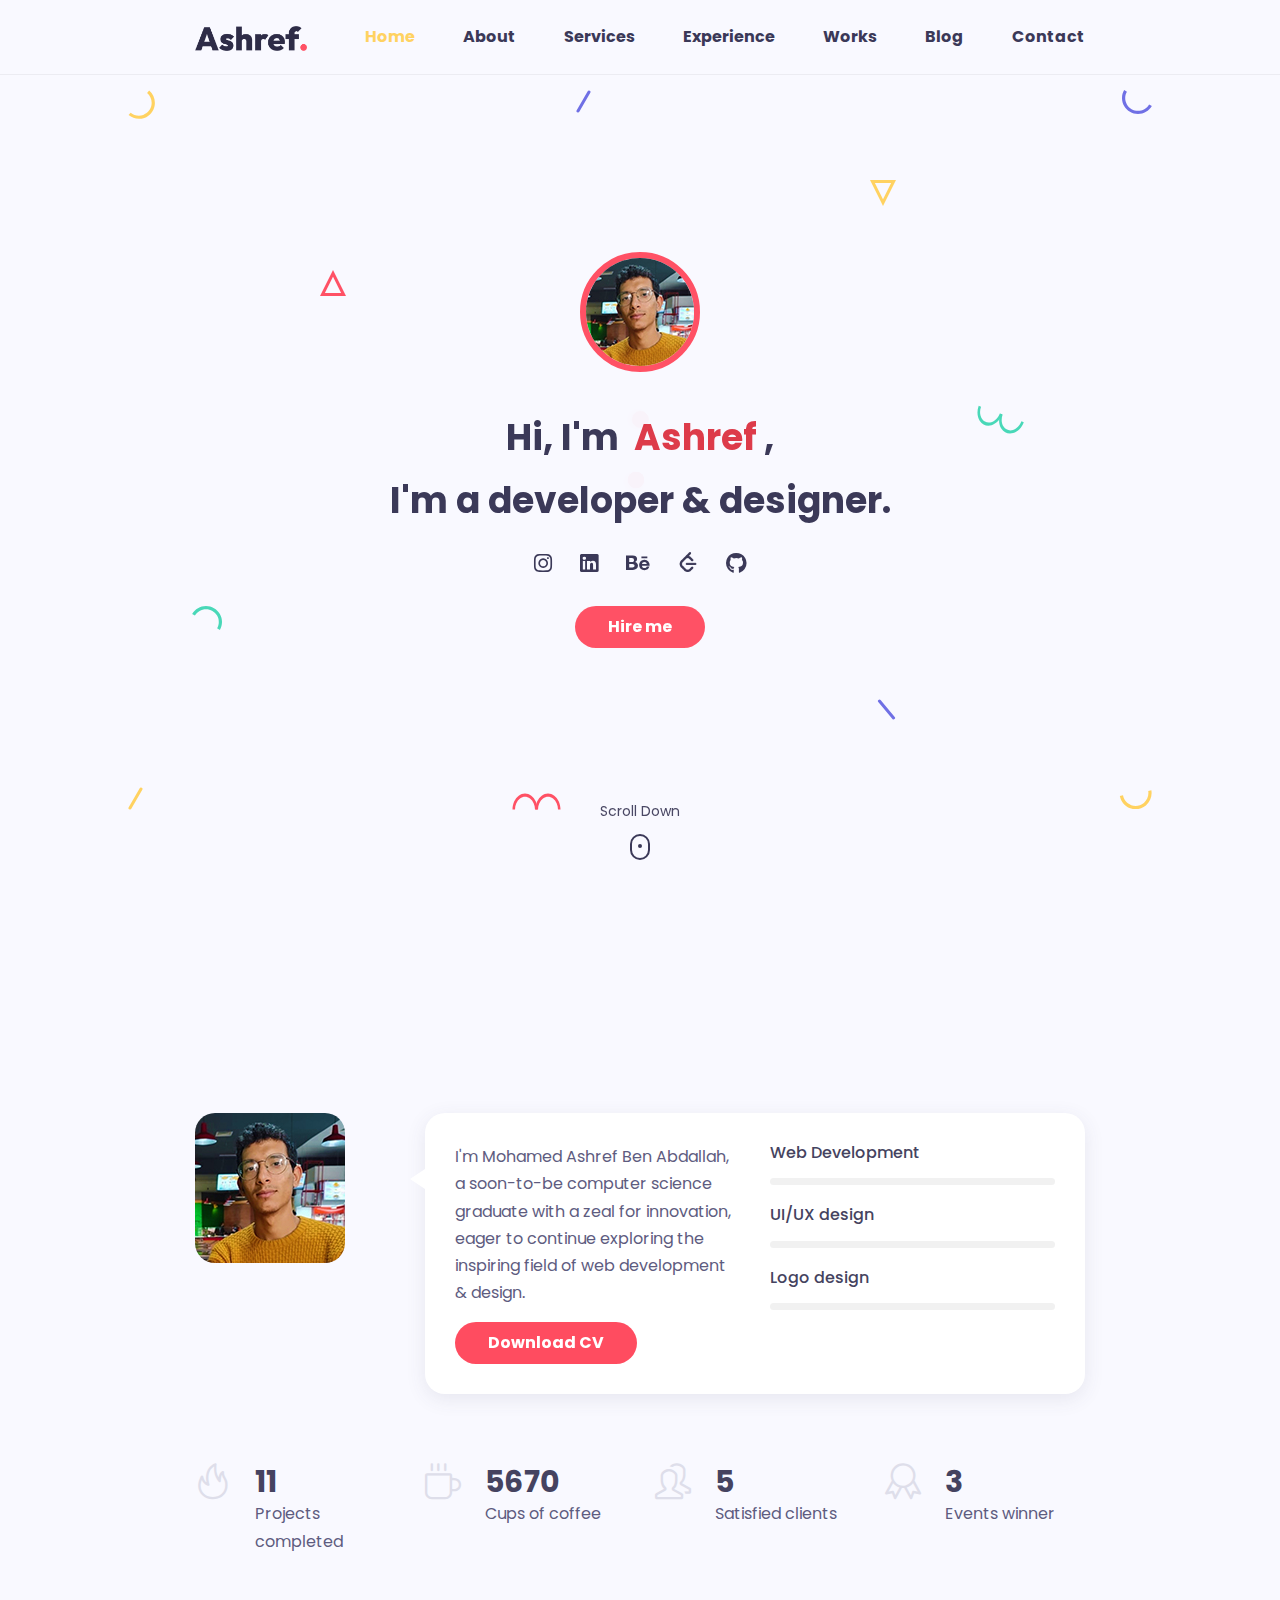
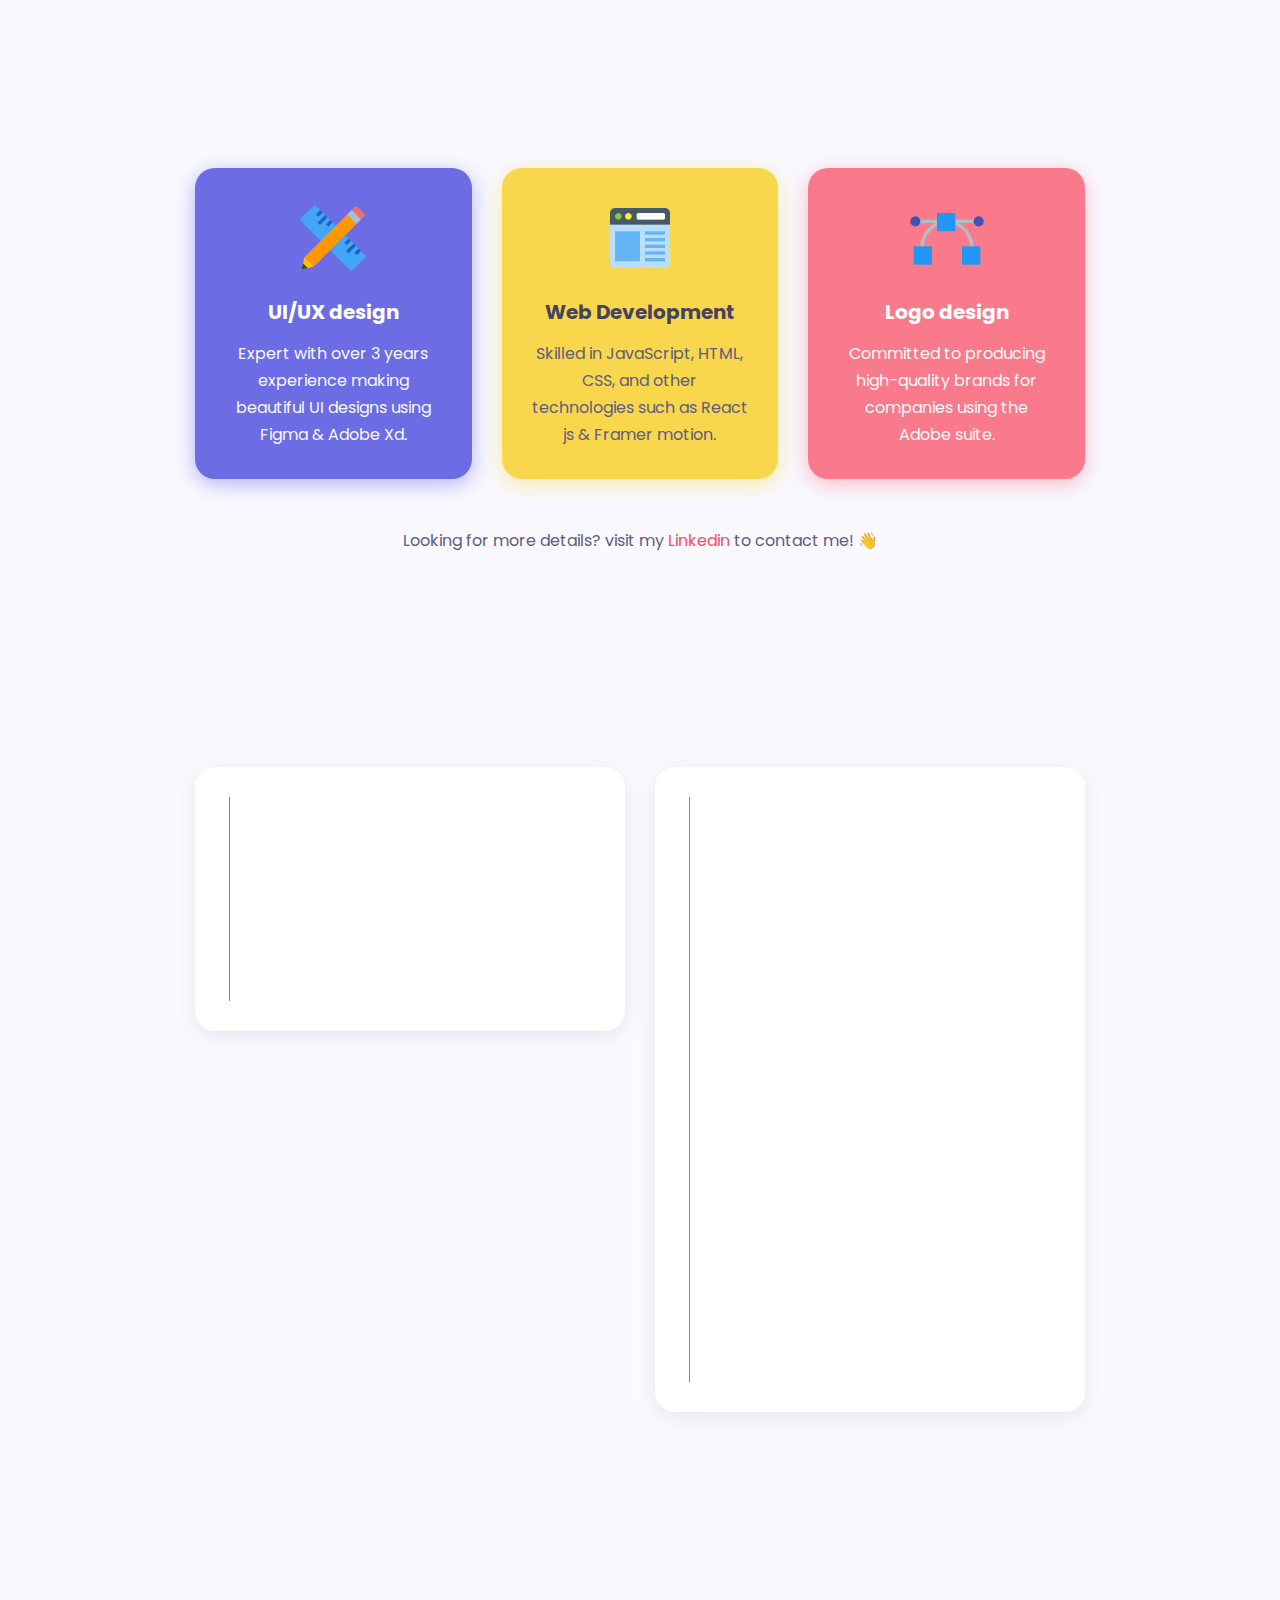
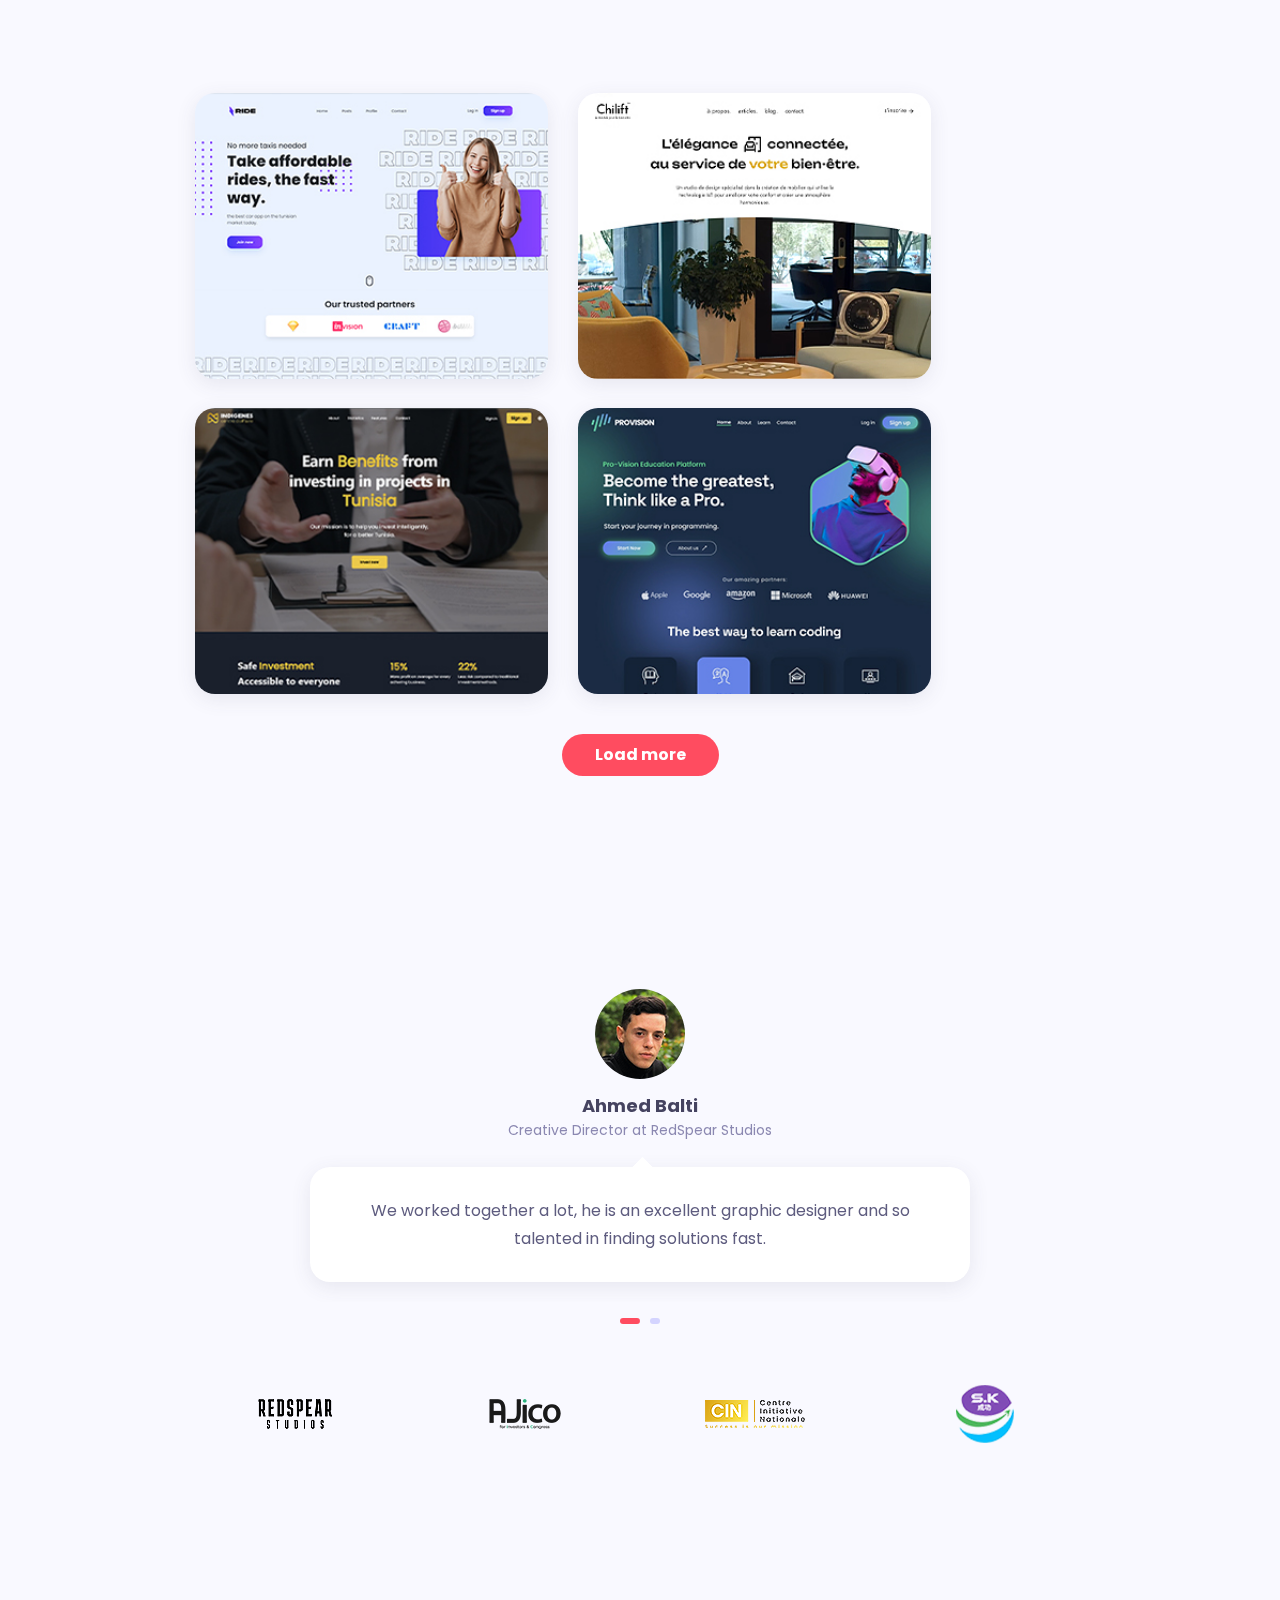
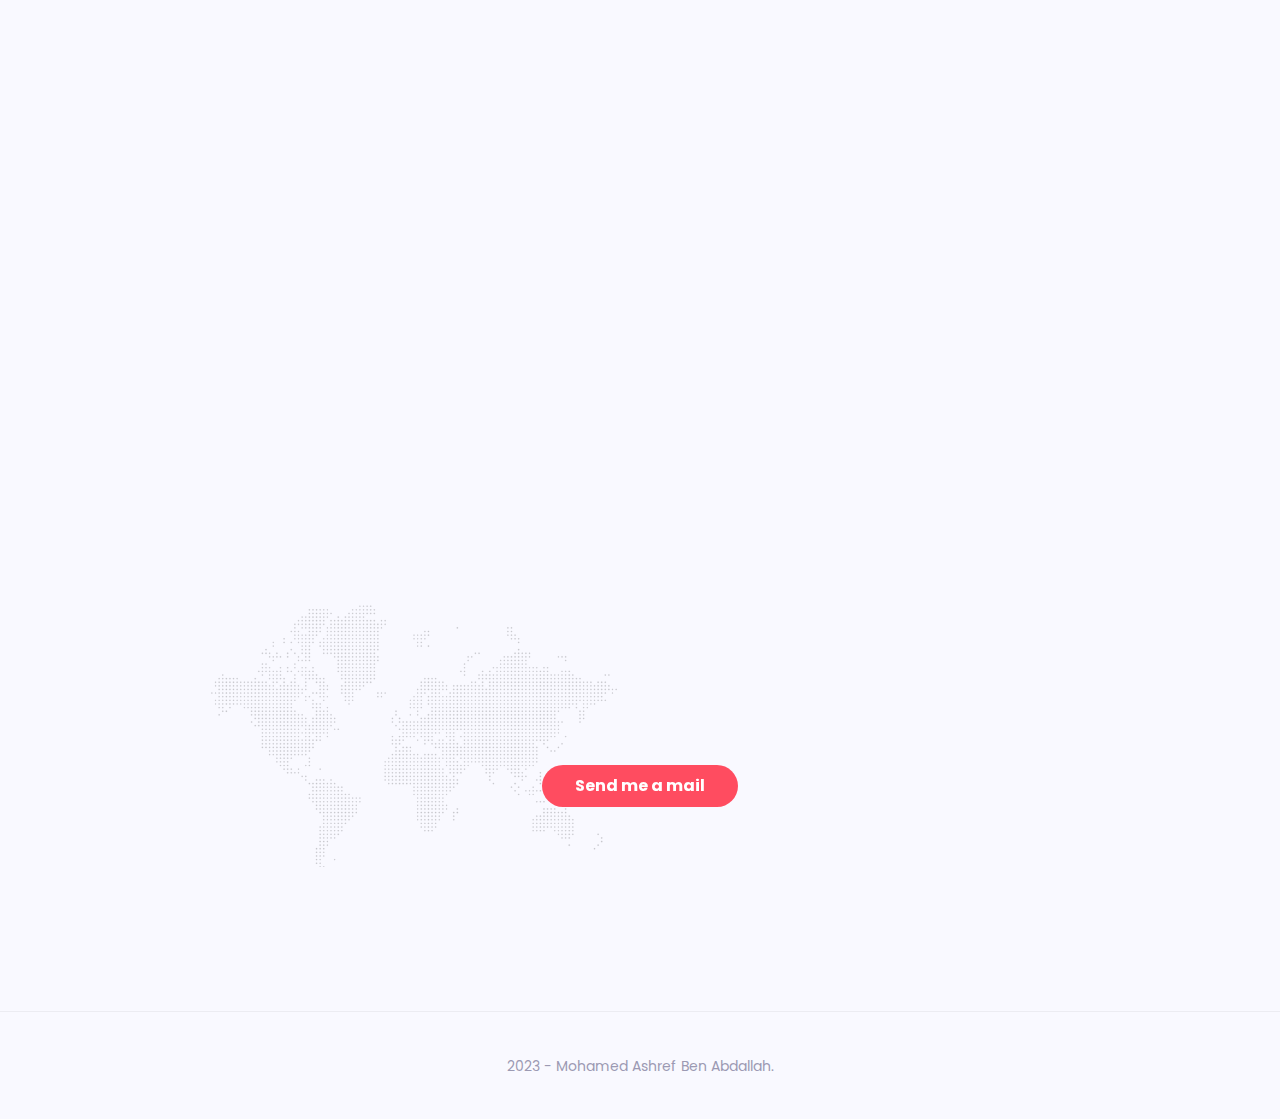
==== index.html @ 53af07bb "Fixed Chilift link" ====
<!DOCTYPE html>
<html lang="en-US">
  <head>
    <meta http-equiv="Content-Type" content="text/html; charset=UTF-8" />
    <meta
      name="viewport"
      content="width=device-width, initial-scale=1, maximum-scale=1"
    />
    <link rel="shortcut icon" type="image/x-icon" href="./images/favicon.png" />

    <!-- Primary Meta Tags -->
    <title>Ashref - Creative developer & Graphic designer</title>
    <meta
      name="title"
      content="Ashref - Creative developer & Graphic designer"
    />
    <meta
      name="description"
      content="My name is Mohamed Ashref Ben Abdallah and I love creating visually stunning and user-friendly web experiences, with exceptional design."
    />

    <!-- Open Graph / Facebook -->
    <meta property="og:type" content="website" />
    <meta property="og:url" content="https://ashref.tn/" />
    <meta
      property="og:title"
      content="Ashref - Creative developer & Graphic designer"
    />
    <meta
      property="og:description"
      content="My name is Mohamed Ashref Ben Abdallah and I love creating visually stunning and user-friendly web experiences, with exceptional design."
    />
    <meta property="og:image" content="https://i.ibb.co/7VgpHqx/ogFull.jpg" />
    <meta
      property="og:image:url"
      content="https://i.ibb.co/7VgpHqx/ogFull.jpg"
    />
    <meta property="og:image:width" content="1200" />
    <meta property="og:image:height" content="630" />
    <!-- Twitter -->
    <meta name="twitter:card" content="summary_large_image" />
    <meta name="twitter:url" content="https://ashref.tn/" />
    <meta
      name="twitter:title"
      content="Ashref - Creative developer & Graphic designer"
    />
    <meta
      name="twitter:description"
      content="My name is Mohamed Ashref Ben Abdallah and I love creating visually stunning and user-friendly web experiences, with exceptional design."
    />
    <meta
      name="twitter:image:src"
      content="https://i.ibb.co/7VgpHqx/ogFull.jpg"
    />

    <!-- STYLESHEETS -->
    <link
      rel="stylesheet"
      href="css/bootstrap.min.css"
      type="text/css"
      media="all"
    />
    <link rel="stylesheet" href="css/all.min.css" type="text/css" media="all" />
    <link
      rel="stylesheet"
      href="css/simple-line-icons.css"
      type="text/css"
      media="all"
    />
    <link rel="stylesheet" href="css/slick.css" type="text/css" media="all" />
    <link rel="stylesheet" href="css/animate.css" type="text/css" media="all" />
    <link
      rel="stylesheet"
      href="css/magnific-popup.css"
      type="text/css"
      media="all"
    />
    <link rel="stylesheet" href="css/style.css" type="text/css" media="all" />

    <!--[if lt IE 9]>
      <script src="https://oss.maxcdn.com/html5shiv/3.7.2/html5shiv.min.js"></script>
      <script src="https://oss.maxcdn.com/respond/1.4.2/respond.min.js"></script>
    <![endif]-->
  </head>

  <body>
    <!-- Preloader -->
    <div id="preloader" class="light">
      <div class="outer">
        <!-- Google Chrome -->
        <div class="infinityChrome">
          <div></div>
          <div></div>
          <div></div>
        </div>

        <!-- Safari and others -->
        <div class="infinity">
          <div>
            <span></span>
          </div>
          <div>
            <span></span>
          </div>
          <div>
            <span></span>
          </div>
        </div>
        <!-- Stuff -->
        <svg xmlns="http://www.w3.org/2000/svg" version="1.1" class="goo-outer">
          <defs>
            <filter id="goo">
              <feGaussianBlur
                in="SourceGraphic"
                stdDeviation="6"
                result="blur"
              />
              <feColorMatrix
                in="blur"
                values="1 0 0 0 0  0 1 0 0 0  0 0 1 0 0  0 0 0 18 -7"
                result="goo"
              />
              <feBlend in="SourceGraphic" in2="goo" />
            </filter>
          </defs>
        </svg>
      </div>
    </div>
    <!-- desktop header -->
    <header class="desktop-header-3 light fixed-top">
      <div class="container">
        <nav class="navbar navbar-expand-lg navbar-dark">
          <a class="navbar-brand" href="#home"
            ><img src="images/logo-dark.png" alt="Ashref."
          /></a>
          <button
            aria-controls="navbarNavDropdown"
            aria-expanded="false"
            aria-label="Toggle navigation"
            class="navbar-toggler"
            data-target="#navbarNavDropdown"
            data-toggle="collapse"
            type="button"
          >
            <span class="navbar-toggler-icon"></span>
          </button>
          <div class="collapse navbar-collapse" id="navbarNavDropdown">
            <ul class="navbar-nav ml-auto scrollspy">
              <li class="nav-item">
                <a class="nav-link" href="#home">Home</a>
              </li>
              <li class="nav-item">
                <a href="#about" class="nav-link">About</a>
              </li>
              <li class="nav-item">
                <a href="#services" class="nav-link">Services</a>
              </li>
              <li class="nav-item">
                <a href="#experience" class="nav-link">Experience</a>
              </li>
              <li class="nav-item">
                <a href="#works" class="nav-link">Works</a>
              </li>
              <li class="nav-item">
                <a href="#blog" class="nav-link">Blog</a>
              </li>
              <li class="nav-item">
                <a href="#contact" class="nav-link">Contact</a>
              </li>
            </ul>
          </div>
        </nav>
      </div>
    </header>

    <!-- main layout -->
    <main class="content-3">
      <!-- section home -->
      <section id="home" class="home d-flex light align-items-center">
        <div class="container">
          <!-- intro -->
          <div class="intro">
            <!-- avatar image -->
            <img
              src="./images/ashref_108.jpg"
              alt="Ashref"
              class="mb-4 rounded-circle border"
              style="
                border-width: 6px !important;
                border-color: #ff4c60 !important;
              "
            />

            <!-- info -->
            <h1 class="">
              Hi, I'm <mark class="text-danger bg-transparent">Ashref</mark>,
            </h1>

            <h1 class="mb-2 mt-0">I'm a developer & designer.</h1>

            <!-- social icons -->
            <ul class="social-icons light list-inline mb-0 mt-4">
              <li class="list-inline-item">
                <a
                  href="https://www.instagram.com/mohamedashrefbna/"
                  target="_blank"
                  ><i class="fab fa-instagram"></i
                ></a>
              </li>
              <li class="list-inline-item">
                <a
                  href="https://www.linkedin.com/in/mohamedashrefbna/"
                  target="_blank"
                  ><i class="fab fa-linkedin"></i
                ></a>
              </li>
              <li class="list-inline-item">
                <a
                  href="https://www.behance.net/mohamedAshrefBna"
                  target="_blank"
                  ><i class="fab fa-behance"></i
                ></a>
              </li>
              <li class="list-inline-item">
                <a
                  href="https://leetcode.com/mohamedashrefbenabdallah/"
                  target="_blank"
                  ><img
                    style="width: 20px; padding-bottom: 7px;"
                    src="images/leetcode_logo.png"
                /></a>
              </li>
              <li class="list-inline-item">
                <a href="https://github.com/Black-Spear" target="_blank"
                  ><i class="fab fa-github"></i
                ></a>
              </li>
            </ul>

            <!-- buttons -->
            <div class="mt-4">
              <a href="#contact" class="btn btn-default">Hire me</a>
            </div>
          </div>

          <!-- scroll down mouse wheel -->
          <div class="scroll-down light">
            <a href="#about" class="mouse-wrapper">
              <span>Scroll Down</span>
              <span class="mouse">
                <span class="wheel"></span>
              </span>
            </a>
          </div>

          <!-- parallax layers -->
          <div class="parallax" data-relative-input="true">
            <svg
              width="27"
              height="29"
              data-depth="0.3"
              class="layer p1"
              xmlns="http://www.w3.org/2000/svg"
            >
              <path
                d="M21.15625.60099c4.37954 3.67487 6.46544 9.40612 5.47254 15.03526-.9929 5.62915-4.91339 10.30141-10.2846 12.25672-5.37122 1.9553-11.3776.89631-15.75715-2.77856l2.05692-2.45134c3.50315 2.93948 8.3087 3.78663 12.60572 2.22284 4.297-1.5638 7.43381-5.30209 8.22768-9.80537.79387-4.50328-.8749-9.08872-4.37803-12.02821L21.15625.60099z"
                fill="#FFD15C"
                fill-rule="evenodd"
              />
            </svg>

            <svg
              width="26"
              height="26"
              data-depth="0.2"
              class="layer p2"
              xmlns="http://www.w3.org/2000/svg"
            >
              <path
                d="M13 3.3541L2.42705 24.5h21.1459L13 3.3541z"
                stroke="#FF4C60"
                stroke-width="3"
                fill="none"
                fill-rule="evenodd"
              />
            </svg>

            <svg
              width="30"
              height="25"
              data-depth="0.3"
              class="layer p3"
              xmlns="http://www.w3.org/2000/svg"
            >
              <path
                d="M.1436 8.9282C3.00213 3.97706 8.2841.92763 14.00013.92796c5.71605.00032 10.9981 3.04992 13.85641 8 2.8583 4.95007 2.8584 11.0491-.00014 16.00024l-2.77128-1.6c2.28651-3.96036 2.28631-8.84002.00011-12.8002-2.2862-3.96017-6.5124-6.40017-11.08513-6.4-4.57271.00018-8.79872 2.43984-11.08524 6.4002l-2.77128-1.6z"
                fill="#44D7B6"
                fill-rule="evenodd"
              />
            </svg>

            <svg
              width="15"
              height="23"
              data-depth="0.6"
              class="layer p4"
              xmlns="http://www.w3.org/2000/svg"
            >
              <rect
                transform="rotate(30 9.86603 10.13397)"
                x="7"
                width="3"
                height="25"
                rx="1.5"
                fill="#FFD15C"
                fill-rule="evenodd"
              />
            </svg>

            <svg
              width="15"
              height="23"
              data-depth="0.2"
              class="layer p5"
              xmlns="http://www.w3.org/2000/svg"
            >
              <rect
                transform="rotate(30 9.86603 10.13397)"
                x="7"
                width="3"
                height="25"
                rx="1.5"
                fill="#6C6CE5"
                fill-rule="evenodd"
              />
            </svg>

            <svg
              width="49"
              height="17"
              data-depth="0.5"
              class="layer p6"
              xmlns="http://www.w3.org/2000/svg"
            >
              <g fill="#FF4C60" fill-rule="evenodd">
                <path
                  d="M.5 16.5c0-5.71709 2.3825-10.99895 6.25-13.8567 3.8675-2.85774 8.6325-2.85774 12.5 0C23.1175 5.50106 25.5 10.78292 25.5 16.5H23c0-4.57303-1.90625-8.79884-5-11.08535-3.09375-2.28652-6.90625-2.28652-10 0C4.90625 7.70116 3 11.92697 3 16.5H.5z"
                />
                <path
                  d="M23.5 16.5c0-5.71709 2.3825-10.99895 6.25-13.8567 3.8675-2.85774 8.6325-2.85774 12.5 0C46.1175 5.50106 48.5 10.78292 48.5 16.5H46c0-4.57303-1.90625-8.79884-5-11.08535-3.09375-2.28652-6.90625-2.28652-10 0-3.09375 2.28651-5 6.51232-5 11.08535h-2.5z"
                />
              </g>
            </svg>

            <svg
              width="26"
              height="26"
              data-depth="0.4"
              class="layer p7"
              xmlns="http://www.w3.org/2000/svg"
            >
              <path
                d="M13 22.6459L2.42705 1.5h21.1459L13 22.6459z"
                stroke="#FFD15C"
                stroke-width="3"
                fill="none"
                fill-rule="evenodd"
              />
            </svg>

            <svg
              width="19"
              height="21"
              data-depth="0.3"
              class="layer p8"
              xmlns="http://www.w3.org/2000/svg"
            >
              <rect
                transform="rotate(-40 6.25252 10.12626)"
                x="7"
                width="3"
                height="25"
                rx="1.5"
                fill="#6C6CE5"
                fill-rule="evenodd"
              />
            </svg>

            <svg
              width="30"
              height="25"
              data-depth="0.3"
              data-depth-y="-1.30"
              class="layer p9"
              xmlns="http://www.w3.org/2000/svg"
            >
              <path
                d="M29.8564 16.0718c-2.85854 4.95114-8.1405 8.00057-13.85654 8.00024-5.71605-.00032-10.9981-3.04992-13.85641-8-2.8583-4.95007-2.8584-11.0491.00014-16.00024l2.77128 1.6c-2.28651 3.96036-2.28631 8.84002-.00011 12.8002 2.2862 3.96017 6.5124 6.40017 11.08513 6.4 4.57271-.00018 8.79872-2.43984 11.08524-6.4002l2.77128 1.6z"
                fill="#6C6CE5"
                fill-rule="evenodd"
              />
            </svg>

            <svg
              width="47"
              height="29"
              data-depth="0.2"
              class="layer p10"
              xmlns="http://www.w3.org/2000/svg"
            >
              <g fill="#44D7B6" fill-rule="evenodd">
                <path
                  d="M46.78878 17.19094c-1.95535 5.3723-6.00068 9.52077-10.61234 10.8834-4.61167 1.36265-9.0893-.26708-11.74616-4.27524-2.65686-4.00817-3.08917-9.78636-1.13381-15.15866l2.34923.85505c-1.56407 4.29724-1.2181 8.92018.90705 12.12693 2.12514 3.20674 5.70772 4.5107 9.39692 3.4202 3.68921-1.0905 6.92581-4.40949 8.48988-8.70673l2.34923.85505z"
                />
                <path
                  d="M25.17585 9.32448c-1.95535 5.3723-6.00068 9.52077-10.61234 10.8834-4.61167 1.36264-9.0893-.26708-11.74616-4.27525C.16049 11.92447-.27182 6.14628 1.68354.77398l2.34923.85505c-1.56407 4.29724-1.2181 8.92018.90705 12.12692 2.12514 3.20675 5.70772 4.5107 9.39692 3.4202 3.68921-1.0905 6.92581-4.40948 8.48988-8.70672l2.34923.85505z"
                />
              </g>
            </svg>

            <svg
              width="33"
              height="20"
              data-depth="0.5"
              class="layer p11"
              xmlns="http://www.w3.org/2000/svg"
            >
              <path
                d="M32.36774.34317c.99276 5.63023-1.09332 11.3614-5.47227 15.03536-4.37895 3.67396-10.3855 4.73307-15.75693 2.77837C5.76711 16.2022 1.84665 11.53014.8539 5.8999l3.15139-.55567c.7941 4.50356 3.93083 8.24147 8.22772 9.8056 4.29688 1.56413 9.10275.71673 12.60554-2.2227C28.34133 9.98771 30.01045 5.4024 29.21635.89884l3.15139-.55567z"
                fill="#FFD15C"
                fill-rule="evenodd"
              />
            </svg>
          </div>
        </div>
      </section>

      <!-- section about -->
      <section id="about">
        <div class="container">
          <!-- section title -->
          <h2 class="section-title wow fadeInUp">About Me</h2>

          <div class="spacer" data-height="60"></div>

          <div class="row">
            <div class="col-md-3">
              <div class="text-center text-md-left">
                <!-- avatar image -->
                <img
                  class="mb-4 rounded"
                  src="./images/ashref_150.jpg"
                  alt="Ashref"
                />
              </div>
              <div class="spacer d-md-none d-lg-none" data-height="30"></div>
            </div>

            <div class="col-md-9 triangle-left-md triangle-top-sm">
              <div class="rounded bg-white shadow-dark padding-30">
                <div class="row">
                  <div class="col-md-6">
                    <!-- about text -->
                    <p>
                      I'm Mohamed Ashref Ben Abdallah, a soon-to-be computer
                      science graduate with a zeal for innovation, eager to
                      continue exploring the inspiring field of web development
                      & design.
                    </p>
                    <div class="mt-3">
                      <a
                        href="./images/CV_MohamedAshrefBenAbdallah.pdf"
                        class="btn btn-default"
                        download
                        rel="noopener noreferrer"
                        target="_blank"
                        >Download CV</a
                      >
                    </div>
                    <div
                      class="spacer d-md-none d-lg-none"
                      data-height="30"
                    ></div>
                  </div>
                  <div class="col-md-6">
                    <!-- skill item -->
                    <div class="skill-item">
                      <div class="skill-info clearfix">
                        <h4 class="float-left mb-3 mt-0">Web Development</h4>
                      </div>
                      <div class="progress">
                        <div
                          class="progress-bar data-background"
                          role="progressbar"
                          aria-valuemin="0"
                          aria-valuemax="100"
                          aria-valuenow="100"
                          data-color="#FFD15C"
                        ></div>
                      </div>
                      <div class="spacer" data-height="20"></div>
                    </div>

                    <!-- skill item -->
                    <div class="skill-item">
                      <div class="skill-info clearfix">
                        <h4 class="float-left mb-3 mt-0">UI/UX design</h4>
                      </div>
                      <div class="progress">
                        <div
                          class="progress-bar data-background"
                          role="progressbar"
                          aria-valuemin="0"
                          aria-valuemax="100"
                          aria-valuenow="100"
                          data-color="#FF4C60"
                        ></div>
                      </div>
                      <div class="spacer" data-height="20"></div>
                    </div>

                    <!-- skill item -->
                    <div class="skill-item">
                      <div class="skill-info clearfix">
                        <h4 class="float-left mb-3 mt-0">Logo design</h4>
                      </div>
                      <div class="progress">
                        <div
                          class="progress-bar data-background"
                          role="progressbar"
                          aria-valuemin="0"
                          aria-valuemax="100"
                          aria-valuenow="100"
                          data-color="#6C6CE5"
                        ></div>
                      </div>
                    </div>
                  </div>
                </div>
              </div>
            </div>
          </div>
          <!-- row end -->

          <div class="spacer" data-height="70"></div>

          <div class="row">
            <div class="col-md-3 col-sm-6">
              <!-- fact item -->
              <div class="fact-item">
                <span class="icon icon-fire"></span>
                <div class="details">
                  <h3 class="mb-0 mt-0 number"><em class="count">11</em></h3>
                  <p class="mb-0">Projects completed</p>
                </div>
              </div>
              <div class="spacer d-md-none d-lg-none" data-height="30"></div>
            </div>

            <div class="col-md-3 col-sm-6">
              <!-- fact item -->
              <div class="fact-item">
                <span class="icon icon-cup"></span>
                <div class="details">
                  <h3 class="mb-0 mt-0 number"><em class="count">5670</em></h3>
                  <p class="mb-0">Cups of coffee</p>
                </div>
              </div>
              <div class="spacer d-md-none d-lg-none" data-height="30"></div>
            </div>

            <div class="col-md-3 col-sm-6">
              <!-- fact item -->
              <div class="fact-item">
                <span class="icon icon-people"></span>
                <div class="details">
                  <h3 class="mb-0 mt-0 number"><em class="count"> 5 </em></h3>
                  <p class="mb-0">Satisfied clients</p>
                </div>
              </div>
              <div class="spacer d-md-none d-lg-none" data-height="30"></div>
            </div>

            <div class="col-md-3 col-sm-6">
              <!-- fact item -->
              <div class="fact-item">
                <span class="icon icon-badge"></span>
                <div class="details">
                  <h3 class="mb-0 mt-0 number"><em class="count">3</em></h3>
                  <p class="mb-0">Events winner</p>
                </div>
              </div>
            </div>
          </div>
        </div>
      </section>

      <!-- section services -->
      <section id="services">
        <div class="container">
          <!-- section title -->
          <h2 class="section-title wow fadeInUp">What I do</h2>

          <div class="spacer" data-height="60"></div>

          <div class="row">
            <div class="col-md-4">
              <!-- service box -->
              <div
                class="service-box rounded data-background padding-30 text-center text-light shadow-blue"
                data-color="#6C6CE5"
              >
                <img src="./images/icon_UI.png" alt="UI/UX design" />
                <h3 class="mb-3 mt-0">UI/UX design</h3>
                <p class="mb-0">
                  Expert with over 3 years experience making beautiful UI
                  designs using Figma & Adobe Xd.
                </p>
              </div>
              <div class="spacer d-md-none d-lg-none" data-height="30"></div>
            </div>

            <div class="col-md-4">
              <!-- service box -->
              <div
                class="service-box rounded data-background padding-30 text-center shadow-yellow"
                data-color="#F9D74C"
              >
                <img src="./images/icon_web.png" alt="Web Development" />
                <h3 class="mb-3 mt-0">Web Development</h3>
                <p class="mb-0">
                  Skilled in JavaScript, HTML, CSS, and other technologies such
                  as React js & Framer motion.
                </p>
              </div>
              <div class="spacer d-md-none d-lg-none" data-height="30"></div>
            </div>

            <div class="col-md-4">
              <!-- service box -->
              <div
                class="service-box rounded data-background padding-30 text-center text-light shadow-pink"
                data-color="#F97B8B"
              >
                <img src="./images/icon_logo.png" alt="Logo & Brand design" />
                <h3 class="mb-3 mt-0">Logo design</h3>
                <p class="mb-0">
                  Committed to producing high-quality brands for companies using
                  the Adobe suite.
                </p>
              </div>
            </div>
          </div>

          <div class="mt-5 text-center">
            <p class="mb-0">
              Looking for more details? visit my
              <a
                href="https://www.linkedin.com/in/mohamedashrefbna/"
                target="_blank"
                >Linkedin</a
              >
              to contact me! 👋
            </p>
          </div>
        </div>
      </section>

      <!-- section experience -->
      <section id="experience">
        <div class="container">
          <!-- section title -->
          <h2 class="section-title wow fadeInUp">Experience</h2>

          <div class="spacer" data-height="60"></div>

          <div class="row">
            <div class="col-md-6">
              <!-- timeline wrapper -->
              <div
                class="timeline edu bg-white rounded shadow-dark padding-30 overflow-hidden"
              >
                <!-- timeline item -->
                <div class="timeline-container wow fadeInUp">
                  <div class="content">
                    <span class="time">2021 - 2024</span>
                    <h3 class="title">Computer Science Bachelor's Degree</h3>
                    <p>
                      Bachelor's degree in Computer Science at The Higher
                      Institute of Information Technologies and Communication at
                      Borj Cedria
                    </p>
                  </div>
                </div>

                <!-- main line -->
                <span class="line"></span>
              </div>
            </div>

            <div class="col-md-6">
              <!-- responsive spacer -->
              <div class="spacer d-md-none d-lg-none" data-height="30"></div>

              <!-- timeline wrapper -->
              <div
                class="timeline exp bg-white rounded shadow-dark padding-30 overflow-hidden"
              >
                <!-- timeline item -->
                <div class="timeline-container wow fadeInUp">
                  <div class="content">
                    <span class="time">2022 - Present</span>
                    <h3 class="title">Game Programmer</h3>
                    <p>
                      Worked as a game programmer tasked with developing game
                      experiences using the Unity engine at RedSpear Studios.
                    </p>
                  </div>
                </div>

                <!-- timeline item -->
                <div
                  class="timeline-container wow fadeInUp"
                  data-wow-delay="0.2s"
                >
                  <div class="content">
                    <span class="time">2022 - 2023</span>
                    <h3 class="title">Front-End Developer</h3>
                    <p>
                      Worked as a junior frontend developer to make an online
                      Tunisian investment platform with my team of fellow
                      engineers at CIN investment.
                    </p>
                  </div>
                </div>

                <!-- timeline item -->
                <div
                  class="timeline-container wow fadeInUp"
                  data-wow-delay="0.4s"
                >
                  <div class="content">
                    <span class="time">2022 - 2022</span>
                    <h3 class="title">Web Development internship</h3>
                    <p>
                      Had the chance to work as an intern in Japan based company
                      Smart Kokusai developing frontends with React.
                    </p>
                  </div>
                </div>

                <!-- main line -->
                <span class="line"></span>
              </div>
            </div>
          </div>
        </div>
      </section>

      <!-- section works -->
      <section id="works">
        <div class="container">
          <!-- section title -->
          <h2 class="section-title wow fadeInUp">Recent works</h2>

          <div class="spacer" data-height="60"></div>

          <!-- portfolio filter (desktop) -->
          <ul class="portfolio-filter list-inline wow fadeInUp">
            <li class="current list-inline-item" data-filter="*">Everything</li>
            <li class="list-inline-item" data-filter=".development">
              Development
            </li>
            <li class="list-inline-item" data-filter=".design">Design</li>
            <li class="list-inline-item" data-filter=".branding">
              Logo & Branding
            </li>
          </ul>

          <!-- portfolio filter (mobile) -->
          <div class="pf-filter-wrapper">
            <select class="portfolio-filter-mobile">
              <option value="*">Everything</option>
              <option value=".development">Development</option>
              <option value=".design">Design</option>
              <option value=".branding">Logo & Branding</option>
            </select>
          </div>

          <!-- !portolio wrapper -->
          <div class="row portfolio-wrapper">
            <!-- portfolio item RIDE-->
            <div
              class="col-md-5 col-sm-6 grid-item development design branding"
            >
              <a href="https://ride-project.vercel.app/" target="_blank">
                <div class="portfolio-item rounded shadow-dark">
                  <div class="details">
                    <span class="term">Development, Design</span>
                    <h4 class="title">
                      Landing page from scratch using Angular, GSAP, BS5,
                      Three.js, Spline & UI/UX design using Adobe Xd.
                    </h4>
                    <span class="more-button"><i class="icon-link"></i></span>
                  </div>
                  <div class="thumb">
                    <img
                      class="rekt"
                      src="./images/projects/project7.jpg"
                      alt="RIDE : ridesharing website"
                    />
                    <div class="mask"></div>
                  </div>
                </div>
              </a>
            </div>
            <!-- portfolio item CHILIFT-->
            <div
              class="col-md-5 col-sm-6 grid-item development design branding"
            >
              <a href="https://chilift-project.vercel.app/" target="_blank">
                <div class="portfolio-item rounded shadow-dark">
                  <div class="details">
                    <span class="term">Development, Design</span>
                    <h4 class="title">
                      Creative landing page using React JS, Framer Motion,
                      Tailwind CSS & Spline 3D, along with Figma design.
                    </h4>
                    <span class="more-button"><i class="icon-link"></i></span>
                  </div>
                  <div class="thumb">
                    <img
                      class="rekt"
                      src="./images/projects/project9.jpg"
                      alt="Chilift creative site"
                    />
                    <div class="mask"></div>
                  </div>
                </div>
              </a>
            </div>
            <!-- portfolio item INDIGENES-->
            <div
              class="col-md-5 col-sm-6 grid-item development design branding"
            >
              <a href="https://indigenes-project.vercel.app/" target="_blank">
                <div class="portfolio-item rounded shadow-dark">
                  <div class="details">
                    <span class="term">Development, Design</span>
                    <h4 class="title">
                      Investment platform from scratch using React, Chakra UI,
                      Framer Motion & UI/UX design using Figma.
                    </h4>
                    <span class="more-button"><i class="icon-link"></i></span>
                  </div>
                  <div class="thumb">
                    <img
                      class="rekt"
                      src="./images/projects/project1.jpg"
                      alt="INDIGENES investment platform"
                    />
                    <div class="mask"></div>
                  </div>
                </div>
              </a>
            </div>

            <!-- portfolio item PROVISION-->
            <div class="col-md-5 col-sm-6 grid-item design branding">
              <a
                href="https://www.behance.net/gallery/163961487/PROVISION-eLearning-website-landing-design  "
                target="_blank"
              >
                <div class="portfolio-item rounded shadow-dark">
                  <div class="details">
                    <span class="term">Design, Branding</span>
                    <h4 class="title">
                      Online eLearning platform for developers Logo & UI design
                      with Figma.
                    </h4>
                    <span class="more-button"><i class="icon-link"></i></span>
                  </div>
                  <div class="thumb">
                    <img
                      class="rekt"
                      src="./images/projects/project6.jpg"
                      alt="Provision online learning site"
                    />
                    <div class="mask"></div>
                  </div>
                </div>
              </a>
            </div>

            <!-- !closing of the wrapper -->
          </div>

          <!-- !more button -->
          <div class="load-more text-center mt-4">
            <a href="javascript:" class="btn btn-default"
              ><i class="fas fa-spinner"></i> Load more</a
            >

            <!-- numbered pagination (hidden for infinite scroll) -->

            <ul class="portfolio-pagination list-inline d-none">
              <li class="list-inline-item">1</li>
              <li class="list-inline-item"><a href="works-2.html">2</a></li>
            </ul>
          </div>
        </div>
      </section>

      <!-- section testimonials -->
      <section id="testimonials">
        <div class="container">
          <!-- section title -->
          <h2 class="section-title wow fadeInUp">Clients & Reviews</h2>

          <div class="spacer" data-height="60"></div>

          <!-- testimonials wrapper -->
          <div class="testimonials-wrapper">
            <!-- testimonial item -->
            <div class="testimonial-item text-center mx-auto">
              <div class="thumb mb-3 mx-auto">
                <img src="./images/people/balti.jpg" alt="customer-name" />
              </div>
              <h4 class="mt-3 mb-0">Ahmed Balti</h4>
              <span class="subtitle"
                >Creative Director at RedSpear Studios</span
              >
              <div
                class="bg-white padding-30 shadow-dark rounded triangle-top position-relative mt-4"
              >
                <p class="mb-0">
                  We worked together a lot, he is an excellent graphic designer
                  and so talented in finding solutions fast.
                </p>
              </div>
            </div>

            <!-- testimonial item -->
            <div class="testimonial-item text-center mx-auto">
              <div class="thumb mb-3 mx-auto">
                <img src="./images/people/rayen.jpg" alt="customer-name" />
              </div>
              <h4 class="mt-3 mb-0">Rayen Fassatoui</h4>
              <span class="subtitle">Web Developer at CIN group</span>
              <div
                class="bg-white padding-30 shadow-dark rounded triangle-top position-relative mt-4"
              >
                <p class="mb-0">
                  Ashref is great, he's a team player and we did excellent work
                  together, the best man when it comes to quick thinking,
                </p>
              </div>
            </div>
          </div>

          <div class="row">
            <div class="col-md-3 col-6">
              <!-- client item -->
              <div class="client-item">
                <div class="inner">
                  <img src="./images/Companies/1.png" alt="client-name" />
                </div>
              </div>
            </div>
            <div class="col-md-3 col-6">
              <!-- client item -->
              <div class="client-item">
                <div class="inner">
                  <img src="./images/Companies/2.png" alt="client-name" />
                </div>
              </div>
            </div>
            <div class="col-md-3 col-6">
              <!-- client item -->
              <div class="client-item">
                <div class="inner">
                  <img src="./images/Companies/3.png" alt="client-name" />
                </div>
              </div>
            </div>
            <div class="col-md-3 col-6">
              <!-- client item -->
              <div class="client-item">
                <div class="inner">
                  <img src="./images/Companies/5.png" alt="client-name" />
                </div>
              </div>
            </div>
          </div>
        </div>
      </section>

      <!-- section blog -->
      <section id="blog">
        <div class="container">
          <!-- section title -->
          <h2 class="section-title wow fadeInUp">Latest Posts</h2>

          <div class="spacer" data-height="60"></div>

          <div class="row blog-wrapper">
            <div class="col-md-4">
              <!-- blog item -->
              <div class="blog-item rounded bg-white shadow-dark wow fadeIn">
                <div class="thumb">
                  <a
                    href="https://www.instagram.com/p/Cmcsd57NjpJ/"
                    target="_blank"
                  >
                    <span class="category">Development</span>
                  </a>
                  <a
                    href="https://www.instagram.com/p/Cmcsd57NjpJ/"
                    target="_blank"
                  >
                    <img src="./images/posts/1.jpg" alt="VS code shortcuts" />
                  </a>
                </div>
                <div class="details">
                  <h4 class="my-0 title">
                    <a
                      href="https://www.instagram.com/p/Cmcsd57NjpJ/"
                      target="_blank"
                      >VS Code shortcuts every developer must know 👏</a
                    >
                  </h4>
                  <ul class="list-inline meta mb-0 mt-2">
                    <li class="list-inline-item">22 December, 2022</li>
                    <li class="list-inline-item">Ashref</li>
                  </ul>
                </div>
              </div>
            </div>

            <div class="col-md-4">
              <!-- blog item -->
              <div class="blog-item rounded bg-white shadow-dark wow fadeIn">
                <div class="thumb">
                  <a
                    href="https://www.instagram.com/p/CngrvRqgUlv/"
                    target="_blank"
                  >
                    <span class="category">Productivity</span>
                  </a>
                  <a
                    href="https://www.instagram.com/p/CngrvRqgUlv/"
                    target="_blank"
                  >
                    <img src="./images/posts/2.jpg" alt="Productivity Tips" />
                  </a>
                </div>
                <div class="details">
                  <h4 class="my-0 title">
                    <a
                      href="https://www.instagram.com/p/CngrvRqgUlv/"
                      target="_blank"
                      >A few things about improving productivity 🎯</a
                    >
                  </h4>
                  <ul class="list-inline meta mb-0 mt-2">
                    <li class="list-inline-item">17 January, 2023</li>
                    <li class="list-inline-item">Ashref</li>
                  </ul>
                </div>
              </div>
            </div>

            <div class="col-md-4">
              <!-- blog item -->
              <div class="blog-item rounded bg-white shadow-dark wow fadeIn">
                <div class="thumb">
                  <a
                    href="https://www.instagram.com/p/CotsmTwAPH-/"
                    target="_blank"
                  >
                    <span class="category">Development</span>
                  </a>
                  <a
                    href="https://www.instagram.com/p/CotsmTwAPH-/"
                    target="_blank"
                  >
                    <img src="./images/posts/3.jpg" alt="JSON explained" />
                  </a>
                </div>
                <div class="details">
                  <h4 class="my-0 title">
                    <a
                      href="https://www.instagram.com/p/CotsmTwAPH-/"
                      target="_blank"
                      >Why every developer should learn JSON 🔥</a
                    >
                  </h4>
                  <ul class="list-inline meta mb-0 mt-2">
                    <li class="list-inline-item">16 February, 2023</li>
                    <li class="list-inline-item">Ashref</li>
                  </ul>
                </div>
              </div>
            </div>
          </div>
        </div>
      </section>

      <!-- section contact -->
      <section id="contact">
        <div class="container">
          <!-- section title -->
          <h1 class="section-title wow fadeInUp">Get In Touch</h1>

          <div class="spacer" data-height="60"></div>

          <div class="p-1 p-md-3 text-center text">
            <!-- contact info -->
            <div class="contact-info">
              <h3 class="wow fadeInUp">Let's talk about everything!</h3>
              <h1
                class="wow fadeInUp font-weight-normal"
                style="margin: 2rem 0; font-size: 2em"
                à
              >
                contact@ashref.tn
              </h1>

              <a href="mailto:M.ashrefBna@gmail.com" target="_blank">
                <button class="btn btn-default">Send me a mail</button>
              </a>
              <p class="wow fadeInUp" style="margin: 2rem 0">
                Don't like mail? Send me a
                <a
                  href="https://www.linkedin.com/in/mohamedashrefbna/"
                  target="_blank"
                  >Linkedin</a
                >
                message👋
              </p>
            </div>
          </div>
        </div>
      </section>

      <div class="spacer" data-height="96"></div>

      <footer class="footer light">
        <div class="container">
          <span class="copyright">2023 - Mohamed Ashref Ben Abdallah.</span>
        </div>
      </footer>
    </main>

    <!-- Go to top button -->
    <a href="javascript:" id="return-to-top"><i class="fas fa-arrow-up"></i></a>

    <!-- SCRIPTS -->
    <script src="js/jquery-1.12.3.min.js"></script>
    <script src="js/jquery.easing.min.js"></script>
    <script src="js/jquery.waypoints.min.js"></script>
    <script src="js/jquery.counterup.min.js"></script>
    <script src="js/popper.min.js"></script>
    <script src="js/bootstrap.min.js"></script>
    <script src="js/isotope.pkgd.min.js"></script>
    <script src="js/infinite-scroll.min.js"></script>
    <script src="js/imagesloaded.pkgd.min.js"></script>
    <script src="js/slick.min.js"></script>
    <script src="js/contact.js"></script>
    <script src="js/validator.js"></script>
    <script src="js/wow.min.js"></script>
    <script src="js/morphext.min.js"></script>
    <script src="js/parallax.min.js"></script>
    <script src="js/jquery.magnific-popup.min.js"></script>
    <script src="js/custom.js"></script>
  </body>
</html>
---- css/simple-line-icons.css ----
@font-face {
  font-family: 'simple-line-icons';
  src: url('../fonts/Simple-Line-Icons.eot?v=2.4.0');
  src: url('../fonts/Simple-Line-Icons.eot?v=2.4.0#iefix') format('embedded-opentype'), url('../fonts/Simple-Line-Icons.woff2?v=2.4.0') format('woff2'), url('../fonts/Simple-Line-Icons.ttf?v=2.4.0') format('truetype'), url('../fonts/Simple-Line-Icons.woff?v=2.4.0') format('woff'), url('../fonts/Simple-Line-Icons.svg?v=2.4.0#simple-line-icons') format('svg');
  font-weight: normal;
  font-style: normal;
}
/*
 Use the following CSS code if you want to have a class per icon.
 Instead of a list of all class selectors, you can use the generic [class*="icon-"] selector, but it's slower:
*/
.icon-user,
.icon-people,
.icon-user-female,
.icon-user-follow,
.icon-user-following,
.icon-user-unfollow,
.icon-login,
.icon-logout,
.icon-emotsmile,
.icon-phone,
.icon-call-end,
.icon-call-in,
.icon-call-out,
.icon-map,
.icon-location-pin,
.icon-direction,
.icon-directions,
.icon-compass,
.icon-layers,
.icon-menu,
.icon-list,
.icon-options-vertical,
.icon-options,
.icon-arrow-down,
.icon-arrow-left,
.icon-arrow-right,
.icon-arrow-up,
.icon-arrow-up-circle,
.icon-arrow-left-circle,
.icon-arrow-right-circle,
.icon-arrow-down-circle,
.icon-check,
.icon-clock,
.icon-plus,
.icon-minus,
.icon-close,
.icon-event,
.icon-exclamation,
.icon-organization,
.icon-trophy,
.icon-screen-smartphone,
.icon-screen-desktop,
.icon-plane,
.icon-notebook,
.icon-mustache,
.icon-mouse,
.icon-magnet,
.icon-energy,
.icon-disc,
.icon-cursor,
.icon-cursor-move,
.icon-crop,
.icon-chemistry,
.icon-speedometer,
.icon-shield,
.icon-screen-tablet,
.icon-magic-wand,
.icon-hourglass,
.icon-graduation,
.icon-ghost,
.icon-game-controller,
.icon-fire,
.icon-eyeglass,
.icon-envelope-open,
.icon-envelope-letter,
.icon-bell,
.icon-badge,
.icon-anchor,
.icon-wallet,
.icon-vector,
.icon-speech,
.icon-puzzle,
.icon-printer,
.icon-present,
.icon-playlist,
.icon-pin,
.icon-picture,
.icon-handbag,
.icon-globe-alt,
.icon-globe,
.icon-folder-alt,
.icon-folder,
.icon-film,
.icon-feed,
.icon-drop,
.icon-drawer,
.icon-docs,
.icon-doc,
.icon-diamond,
.icon-cup,
.icon-calculator,
.icon-bubbles,
.icon-briefcase,
.icon-book-open,
.icon-basket-loaded,
.icon-basket,
.icon-bag,
.icon-action-undo,
.icon-action-redo,
.icon-wrench,
.icon-umbrella,
.icon-trash,
.icon-tag,
.icon-support,
.icon-frame,
.icon-size-fullscreen,
.icon-size-actual,
.icon-shuffle,
.icon-share-alt,
.icon-share,
.icon-rocket,
.icon-question,
.icon-pie-chart,
.icon-pencil,
.icon-note,
.icon-loop,
.icon-home,
.icon-grid,
.icon-graph,
.icon-microphone,
.icon-music-tone-alt,
.icon-music-tone,
.icon-earphones-alt,
.icon-earphones,
.icon-equalizer,
.icon-like,
.icon-dislike,
.icon-control-start,
.icon-control-rewind,
.icon-control-play,
.icon-control-pause,
.icon-control-forward,
.icon-control-end,
.icon-volume-1,
.icon-volume-2,
.icon-volume-off,
.icon-calendar,
.icon-bulb,
.icon-chart,
.icon-ban,
.icon-bubble,
.icon-camrecorder,
.icon-camera,
.icon-cloud-download,
.icon-cloud-upload,
.icon-envelope,
.icon-eye,
.icon-flag,
.icon-heart,
.icon-info,
.icon-key,
.icon-link,
.icon-lock,
.icon-lock-open,
.icon-magnifier,
.icon-magnifier-add,
.icon-magnifier-remove,
.icon-paper-clip,
.icon-paper-plane,
.icon-power,
.icon-refresh,
.icon-reload,
.icon-settings,
.icon-star,
.icon-symbol-female,
.icon-symbol-male,
.icon-target,
.icon-credit-card,
.icon-paypal,
.icon-social-tumblr,
.icon-social-twitter,
.icon-social-facebook,
.icon-social-instagram,
.icon-social-linkedin,
.icon-social-pinterest,
.icon-social-github,
.icon-social-google,
.icon-social-reddit,
.icon-social-skype,
.icon-social-dribbble,
.icon-social-behance,
.icon-social-foursqare,
.icon-social-soundcloud,
.icon-social-spotify,
.icon-social-stumbleupon,
.icon-social-youtube,
.icon-social-dropbox,
.icon-social-vkontakte,
.icon-social-steam {
  font-family: 'simple-line-icons';
  speak: none;
  font-style: normal;
  font-weight: normal;
  font-variant: normal;
  text-transform: none;
  line-height: 1;
  /* Better Font Rendering =========== */
  -webkit-font-smoothing: antialiased;
  -moz-osx-font-smoothing: grayscale;
}
.icon-user:before {
  content: "\e005";
}
.icon-people:before {
  content: "\e001";
}
.icon-user-female:before {
  content: "\e000";
}
.icon-user-follow:before {
  content: "\e002";
}
.icon-user-following:before {
  content: "\e003";
}
.icon-user-unfollow:before {
  content: "\e004";
}
.icon-login:before {
  content: "\e066";
}
.icon-logout:before {
  content: "\e065";
}
.icon-emotsmile:before {
  content: "\e021";
}
.icon-phone:before {
  content: "\e600";
}
.icon-call-end:before {
  content: "\e048";
}
.icon-call-in:before {
  content: "\e047";
}
.icon-call-out:before {
  content: "\e046";
}
.icon-map:before {
  content: "\e033";
}
.icon-location-pin:before {
  content: "\e096";
}
.icon-direction:before {
  content: "\e042";
}
.icon-directions:before {
  content: "\e041";
}
.icon-compass:before {
  content: "\e045";
}
.icon-layers:before {
  content: "\e034";
}
.icon-menu:before {
  content: "\e601";
}
.icon-list:before {
  content: "\e067";
}
.icon-options-vertical:before {
  content: "\e602";
}
.icon-options:before {
  content: "\e603";
}
.icon-arrow-down:before {
  content: "\e604";
}
.icon-arrow-left:before {
  content: "\e605";
}
.icon-arrow-right:before {
  content: "\e606";
}
.icon-arrow-up:before {
  content: "\e607";
}
.icon-arrow-up-circle:before {
  content: "\e078";
}
.icon-arrow-left-circle:before {
  content: "\e07a";
}
.icon-arrow-right-circle:before {
  content: "\e079";
}
.icon-arrow-down-circle:before {
  content: "\e07b";
}
.icon-check:before {
  content: "\e080";
}
.icon-clock:before {
  content: "\e081";
}
.icon-plus:before {
  content: "\e095";
}
.icon-minus:before {
  content: "\e615";
}
.icon-close:before {
  content: "\e082";
}
.icon-event:before {
  content: "\e619";
}
.icon-exclamation:before {
  content: "\e617";
}
.icon-organization:before {
  content: "\e616";
}
.icon-trophy:before {
  content: "\e006";
}
.icon-screen-smartphone:before {
  content: "\e010";
}
.icon-screen-desktop:before {
  content: "\e011";
}
.icon-plane:before {
  content: "\e012";
}
.icon-notebook:before {
  content: "\e013";
}
.icon-mustache:before {
  content: "\e014";
}
.icon-mouse:before {
  content: "\e015";
}
.icon-magnet:before {
  content: "\e016";
}
.icon-energy:before {
  content: "\e020";
}
.icon-disc:before {
  content: "\e022";
}
.icon-cursor:before {
  content: "\e06e";
}
.icon-cursor-move:before {
  content: "\e023";
}
.icon-crop:before {
  content: "\e024";
}
.icon-chemistry:before {
  content: "\e026";
}
.icon-speedometer:before {
  content: "\e007";
}
.icon-shield:before {
  content: "\e00e";
}
.icon-screen-tablet:before {
  content: "\e00f";
}
.icon-magic-wand:before {
  content: "\e017";
}
.icon-hourglass:before {
  content: "\e018";
}
.icon-graduation:before {
  content: "\e019";
}
.icon-ghost:before {
  content: "\e01a";
}
.icon-game-controller:before {
  content: "\e01b";
}
.icon-fire:before {
  content: "\e01c";
}
.icon-eyeglass:before {
  content: "\e01d";
}
.icon-envelope-open:before {
  content: "\e01e";
}
.icon-envelope-letter:before {
  content: "\e01f";
}
.icon-bell:before {
  content: "\e027";
}
.icon-badge:before {
  content: "\e028";
}
.icon-anchor:before {
  content: "\e029";
}
.icon-wallet:before {
  content: "\e02a";
}
.icon-vector:before {
  content: "\e02b";
}
.icon-speech:before {
  content: "\e02c";
}
.icon-puzzle:before {
  content: "\e02d";
}
.icon-printer:before {
  content: "\e02e";
}
.icon-present:before {
  content: "\e02f";
}
.icon-playlist:before {
  content: "\e030";
}
.icon-pin:before {
  content: "\e031";
}
.icon-picture:before {
  content: "\e032";
}
.icon-handbag:before {
  content: "\e035";
}
.icon-globe-alt:before {
  content: "\e036";
}
.icon-globe:before {
  content: "\e037";
}
.icon-folder-alt:before {
  content: "\e039";
}
.icon-folder:before {
  content: "\e089";
}
.icon-film:before {
  content: "\e03a";
}
.icon-feed:before {
  content: "\e03b";
}
.icon-drop:before {
  content: "\e03e";
}
.icon-drawer:before {
  content: "\e03f";
}
.icon-docs:before {
  content: "\e040";
}
.icon-doc:before {
  content: "\e085";
}
.icon-diamond:before {
  content: "\e043";
}
.icon-cup:before {
  content: "\e044";
}
.icon-calculator:before {
  content: "\e049";
}
.icon-bubbles:before {
  content: "\e04a";
}
.icon-briefcase:before {
  content: "\e04b";
}
.icon-book-open:before {
  content: "\e04c";
}
.icon-basket-loaded:before {
  content: "\e04d";
}
.icon-basket:before {
  content: "\e04e";
}
.icon-bag:before {
  content: "\e04f";
}
.icon-action-undo:before {
  content: "\e050";
}
.icon-action-redo:before {
  content: "\e051";
}
.icon-wrench:before {
  content: "\e052";
}
.icon-umbrella:before {
  content: "\e053";
}
.icon-trash:before {
  content: "\e054";
}
.icon-tag:before {
  content: "\e055";
}
.icon-support:before {
  content: "\e056";
}
.icon-frame:before {
  content: "\e038";
}
.icon-size-fullscreen:before {
  content: "\e057";
}
.icon-size-actual:before {
  content: "\e058";
}
.icon-shuffle:before {
  content: "\e059";
}
.icon-share-alt:before {
  content: "\e05a";
}
.icon-share:before {
  content: "\e05b";
}
.icon-rocket:before {
  content: "\e05c";
}
.icon-question:before {
  content: "\e05d";
}
.icon-pie-chart:before {
  content: "\e05e";
}
.icon-pencil:before {
  content: "\e05f";
}
.icon-note:before {
  content: "\e060";
}
.icon-loop:before {
  content: "\e064";
}
.icon-home:before {
  content: "\e069";
}
.icon-grid:before {
  content: "\e06a";
}
.icon-graph:before {
  content: "\e06b";
}
.icon-microphone:before {
  content: "\e063";
}
.icon-music-tone-alt:before {
  content: "\e061";
}
.icon-music-tone:before {
  content: "\e062";
}
.icon-earphones-alt:before {
  content: "\e03c";
}
.icon-earphones:before {
  content: "\e03d";
}
.icon-equalizer:before {
  content: "\e06c";
}
.icon-like:before {
  content: "\e068";
}
.icon-dislike:before {
  content: "\e06d";
}
.icon-control-start:before {
  content: "\e06f";
}
.icon-control-rewind:before {
  content: "\e070";
}
.icon-control-play:before {
  content: "\e071";
}
.icon-control-pause:before {
  content: "\e072";
}
.icon-control-forward:before {
  content: "\e073";
}
.icon-control-end:before {
  content: "\e074";
}
.icon-volume-1:before {
  content: "\e09f";
}
.icon-volume-2:before {
  content: "\e0a0";
}
.icon-volume-off:before {
  content: "\e0a1";
}
.icon-calendar:before {
  content: "\e075";
}
.icon-bulb:before {
  content: "\e076";
}
.icon-chart:before {
  content: "\e077";
}
.icon-ban:before {
  content: "\e07c";
}
.icon-bubble:before {
  content: "\e07d";
}
.icon-camrecorder:before {
  content: "\e07e";
}
.icon-camera:before {
  content: "\e07f";
}
.icon-cloud-download:before {
  content: "\e083";
}
.icon-cloud-upload:before {
  content: "\e084";
}
.icon-envelope:before {
  content: "\e086";
}
.icon-eye:before {
  content: "\e087";
}
.icon-flag:before {
  content: "\e088";
}
.icon-heart:before {
  content: "\e08a";
}
.icon-info:before {
  content: "\e08b";
}
.icon-key:before {
  content: "\e08c";
}
.icon-link:before {
  content: "\e08d";
}
.icon-lock:before {
  content: "\e08e";
}
.icon-lock-open:before {
  content: "\e08f";
}
.icon-magnifier:before {
  content: "\e090";
}
.icon-magnifier-add:before {
  content: "\e091";
}
.icon-magnifier-remove:before {
  content: "\e092";
}
.icon-paper-clip:before {
  content: "\e093";
}
.icon-paper-plane:before {
  content: "\e094";
}
.icon-power:before {
  content: "\e097";
}
.icon-refresh:before {
  content: "\e098";
}
.icon-reload:before {
  content: "\e099";
}
.icon-settings:before {
  content: "\e09a";
}
.icon-star:before {
  content: "\e09b";
}
.icon-symbol-female:before {
  content: "\e09c";
}
.icon-symbol-male:before {
  content: "\e09d";
}
.icon-target:before {
  content: "\e09e";
}
.icon-credit-card:before {
  content: "\e025";
}
.icon-paypal:before {
  content: "\e608";
}
.icon-social-tumblr:before {
  content: "\e00a";
}
.icon-social-twitter:before {
  content: "\e009";
}
.icon-social-facebook:before {
  content: "\e00b";
}
.icon-social-instagram:before {
  content: "\e609";
}
.icon-social-linkedin:before {
  content: "\e60a";
}
.icon-social-pinterest:before {
  content: "\e60b";
}
.icon-social-github:before {
  content: "\e60c";
}
.icon-social-google:before {
  content: "\e60d";
}
.icon-social-reddit:before {
  content: "\e60e";
}
.icon-social-skype:before {
  content: "\e60f";
}
.icon-social-dribbble:before {
  content: "\e00d";
}
.icon-social-behance:before {
  content: "\e610";
}
.icon-social-foursqare:before {
  content: "\e611";
}
.icon-social-soundcloud:before {
  content: "\e612";
}
.icon-social-spotify:before {
  content: "\e613";
}
.icon-social-stumbleupon:before {
  content: "\e614";
}
.icon-social-youtube:before {
  content: "\e008";
}
.icon-social-dropbox:before {
  content: "\e00c";
}
.icon-social-vkontakte:before {
  content: "\e618";
}
.icon-social-steam:before {
  content: "\e620";
}
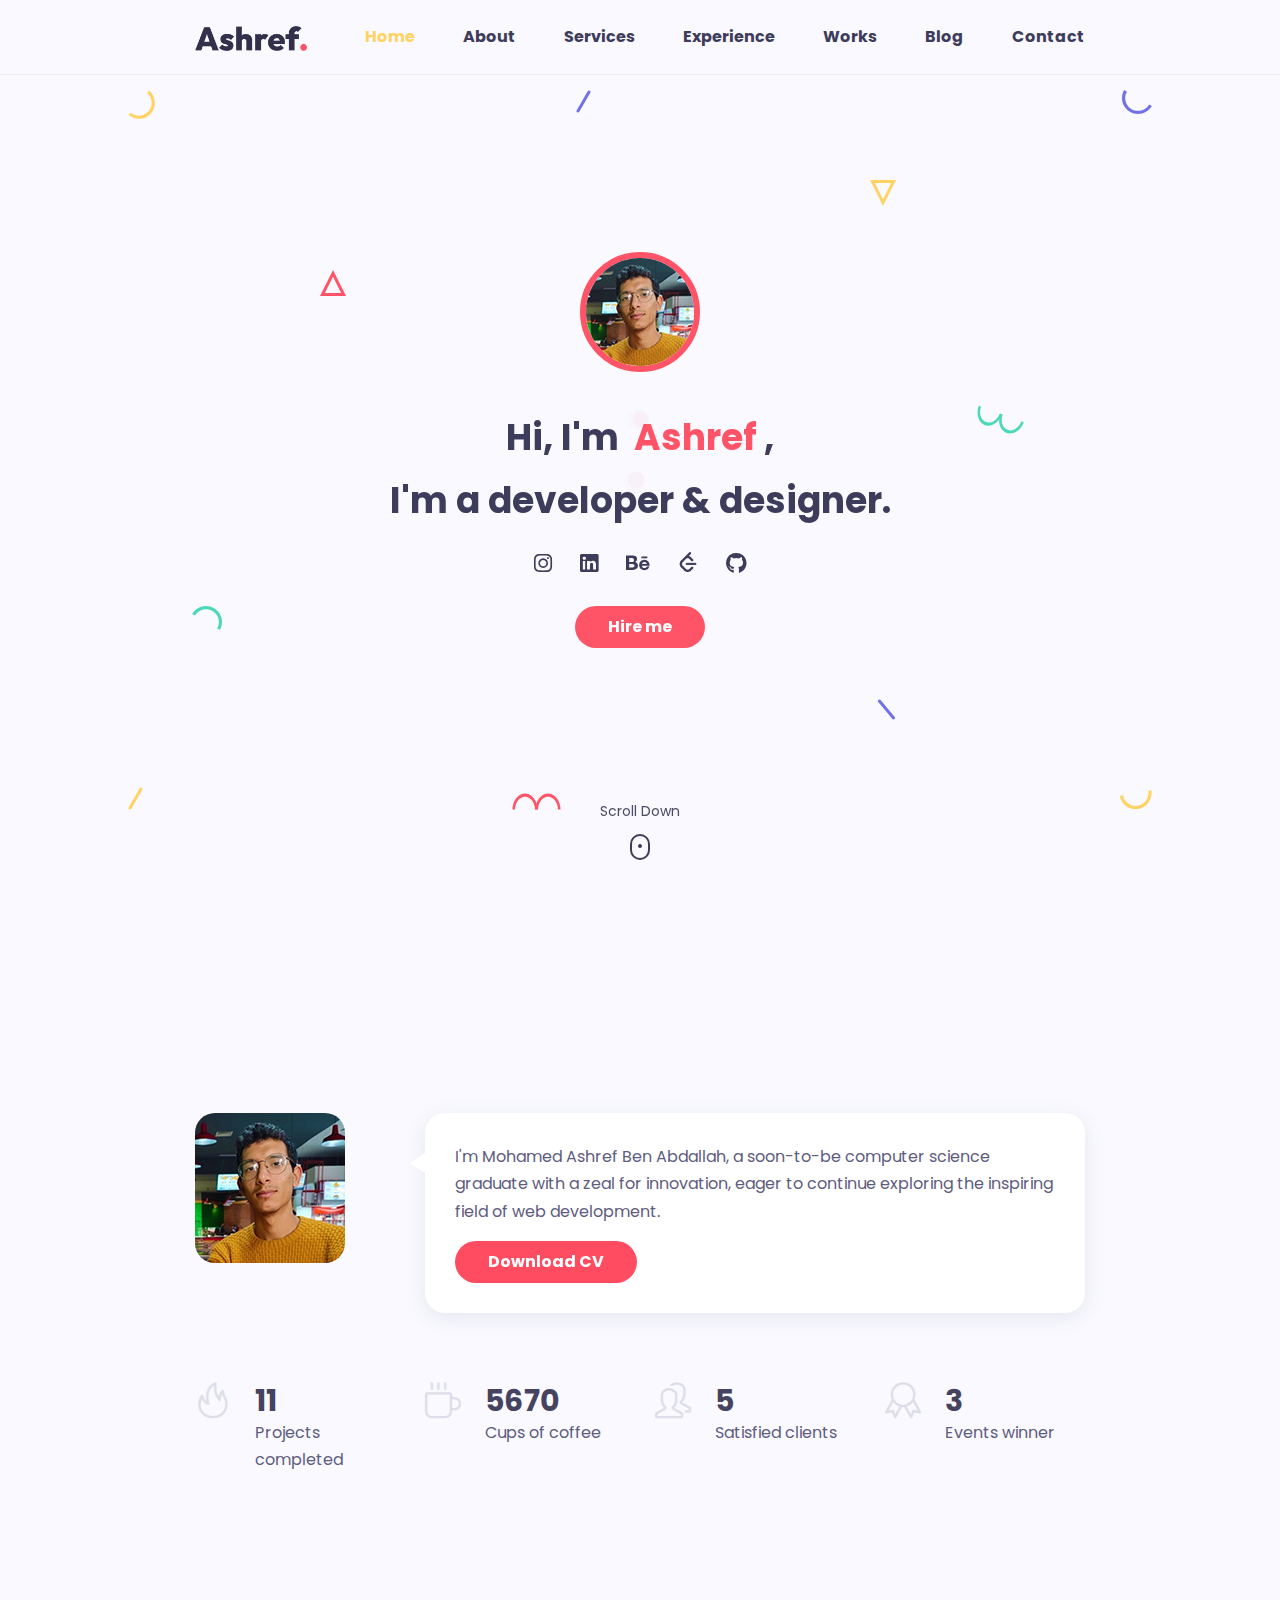
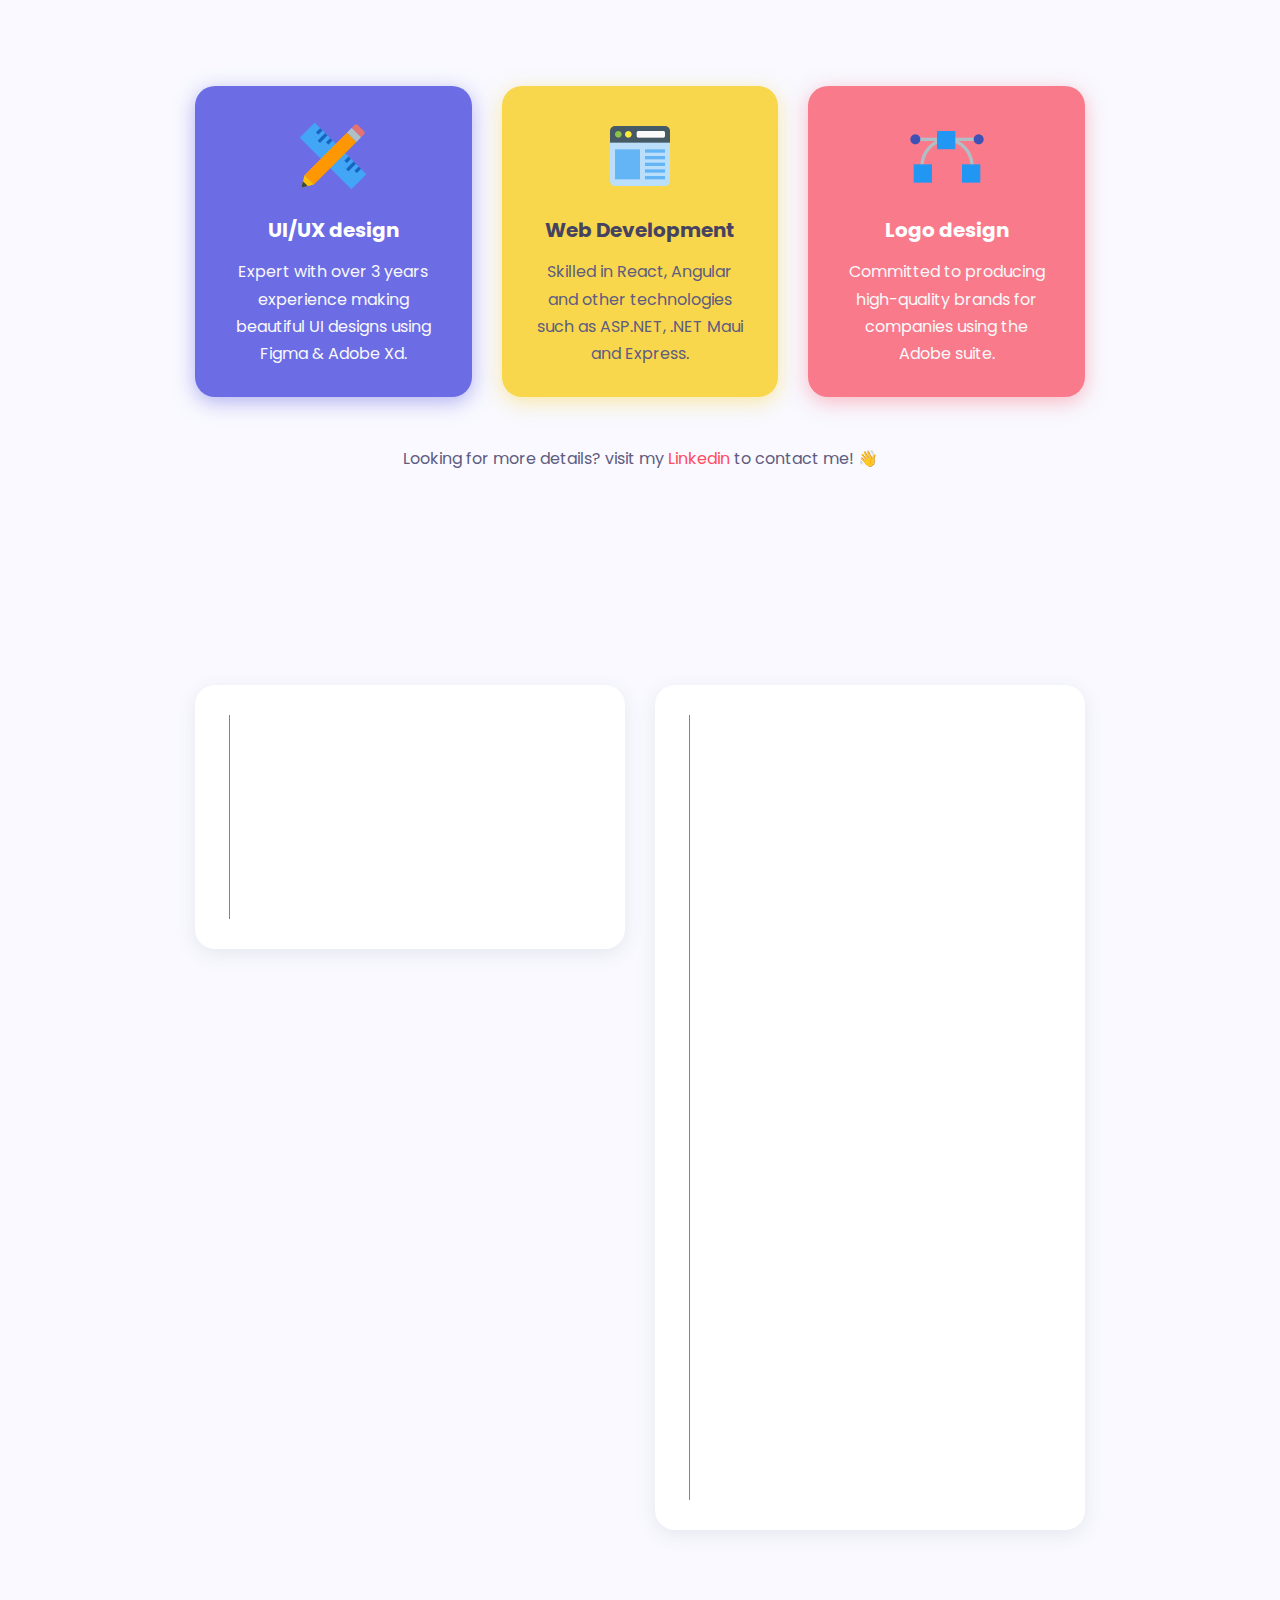
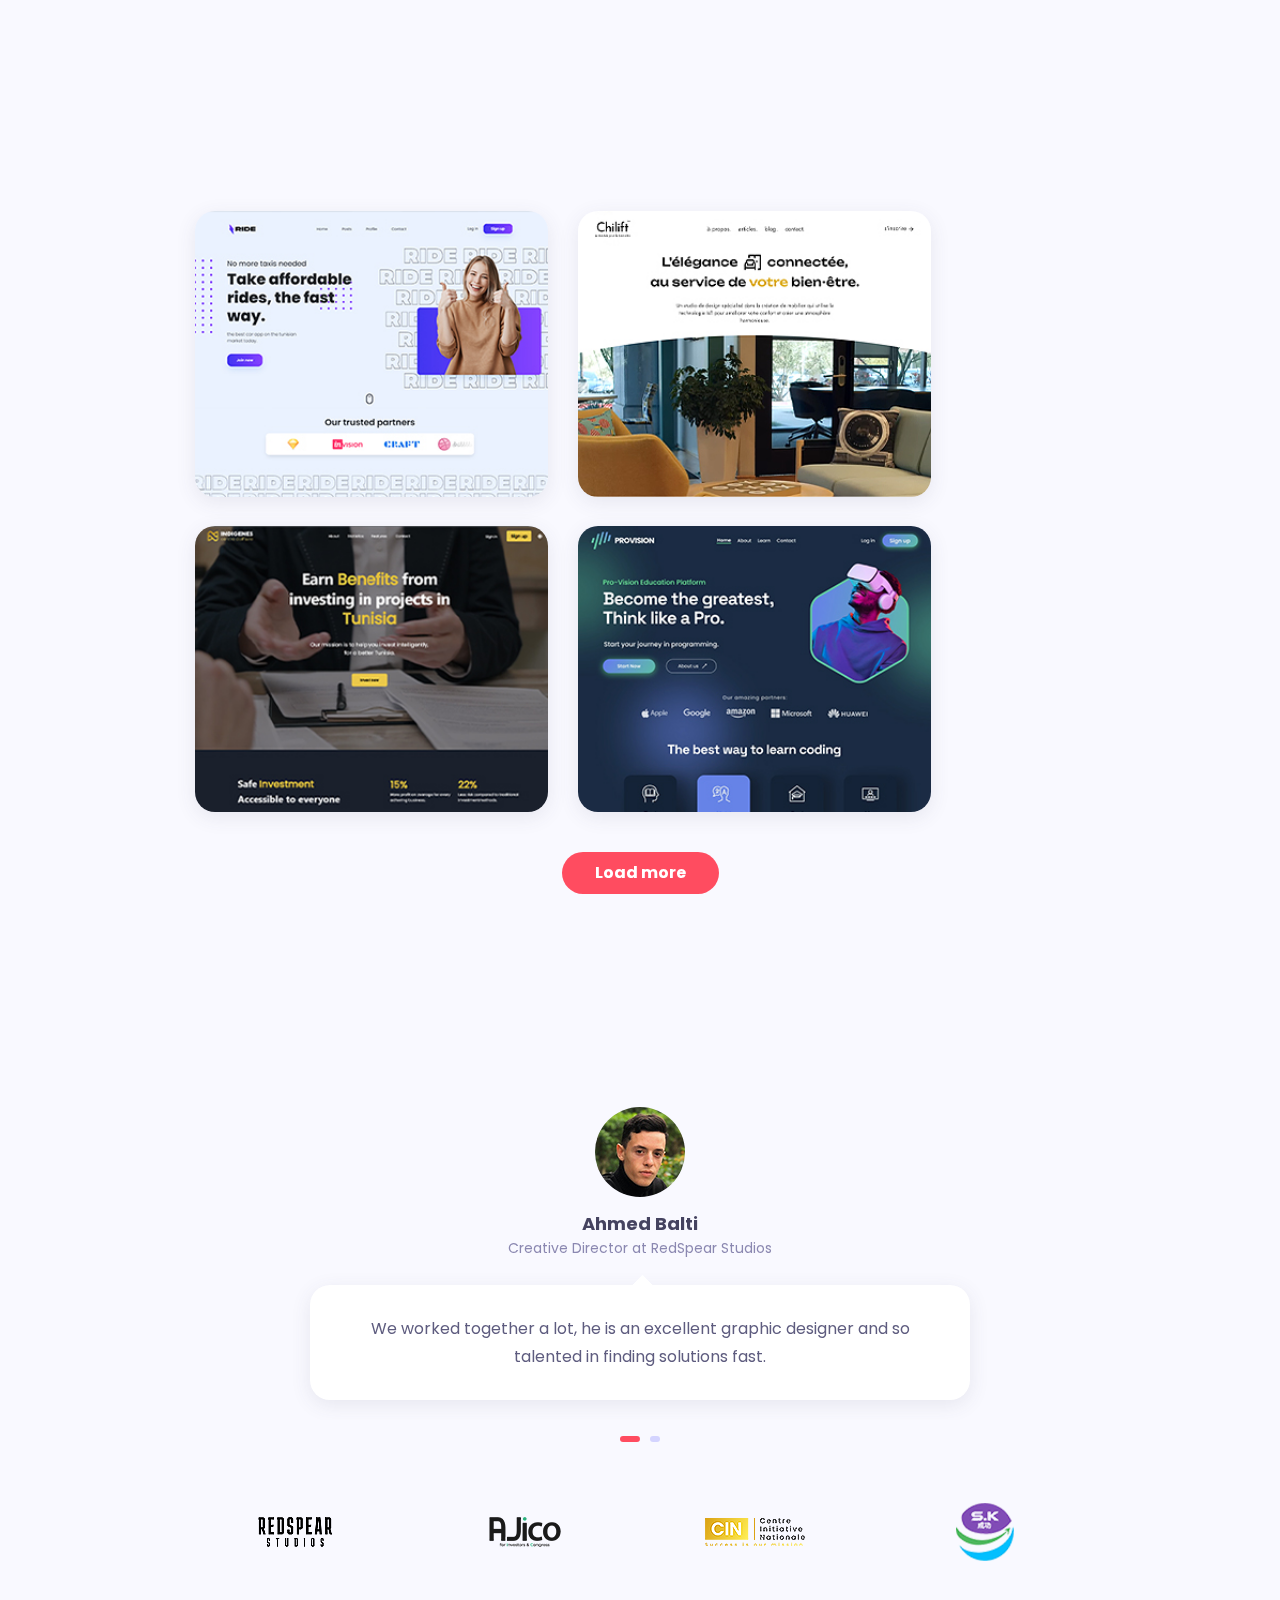
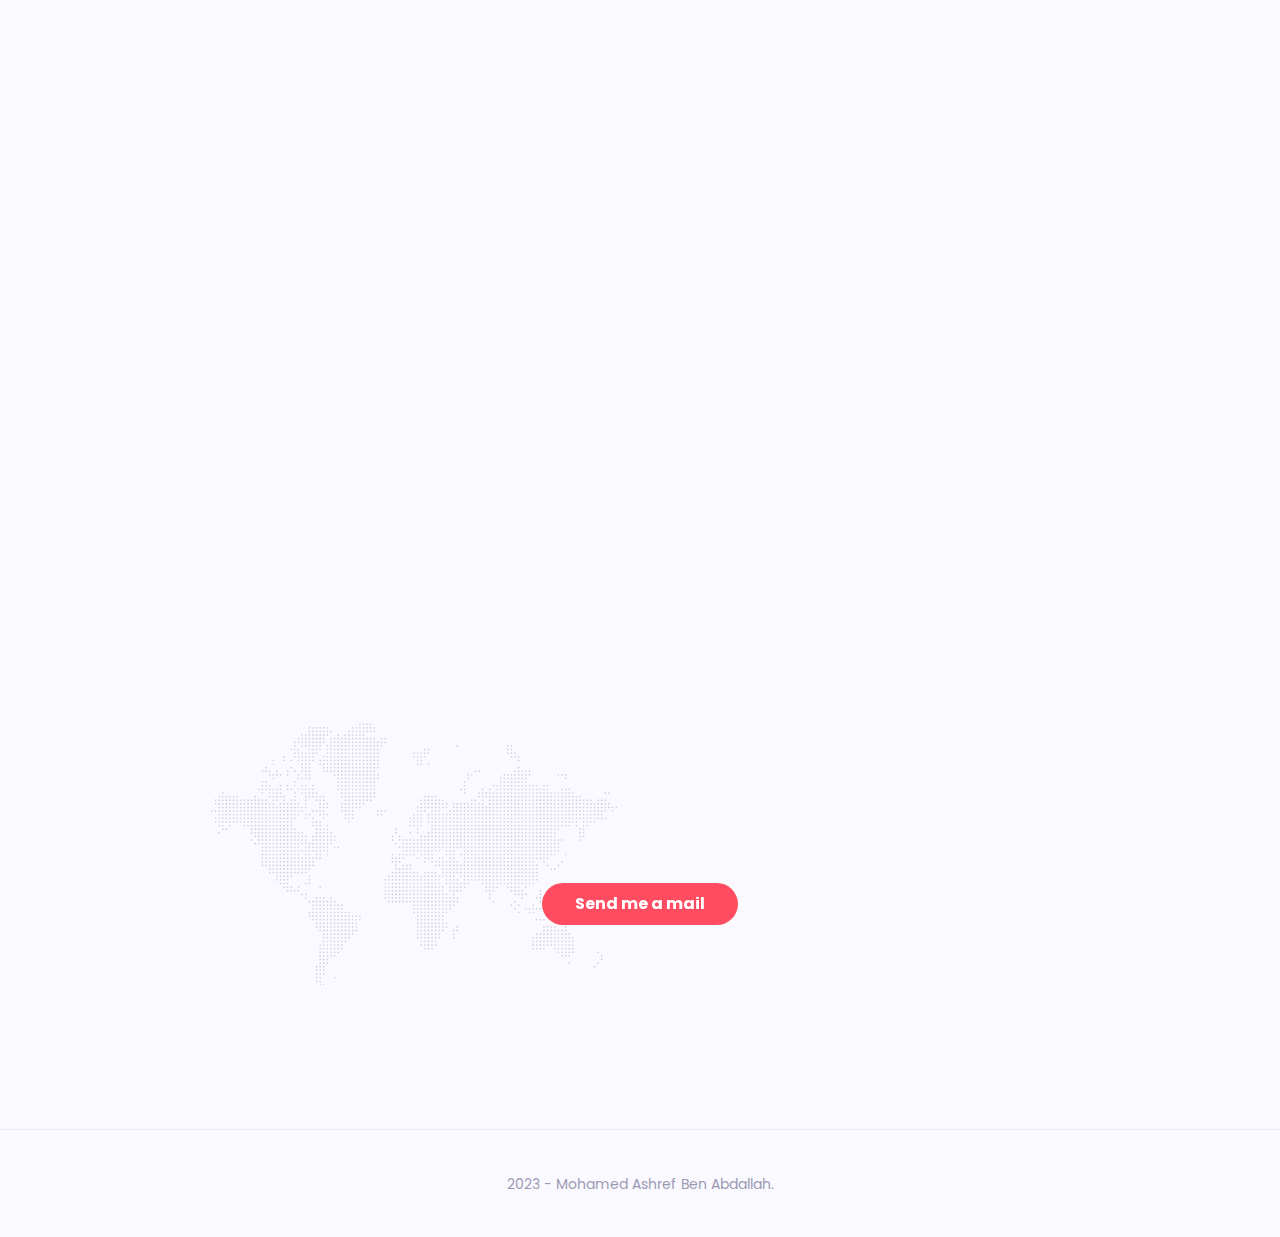
==== commit 307e714d: "updated the experience" ====
--- a/index.html
+++ b/index.html
@@ -190,10 +190,10 @@
                 border-color: #ff4c60 !important;
               "
             />
-
             <!-- info -->
             <h1 class="">
-              Hi, I'm <mark class="text-danger bg-transparent">Ashref</mark>,
+              Hi, I'm
+              <mark style="color: #ff4c60" class="bg-transparent">Ashref</mark>,
             </h1>
 
             <h1 class="mb-2 mt-0">I'm a developer & designer.</h1>
@@ -226,7 +226,7 @@
                   href="https://leetcode.com/mohamedashrefbenabdallah/"
                   target="_blank"
                   ><img
-                    style="width: 20px; padding-bottom: 7px;"
+                    style="width: 20px; padding-bottom: 7px"
                     src="images/leetcode_logo.png"
                 /></a>
               </li>
@@ -459,19 +459,18 @@
             <div class="col-md-9 triangle-left-md triangle-top-sm">
               <div class="rounded bg-white shadow-dark padding-30">
                 <div class="row">
-                  <div class="col-md-6">
+                  <div class="col-md-12">
                     <!-- about text -->
                     <p>
                       I'm Mohamed Ashref Ben Abdallah, a soon-to-be computer
                       science graduate with a zeal for innovation, eager to
-                      continue exploring the inspiring field of web development
-                      & design.
+                      continue exploring the inspiring field of web development.
                     </p>
                     <div class="mt-3">
                       <a
+                        download
                         href="./images/CV_MohamedAshrefBenAbdallah.pdf"
                         class="btn btn-default"
-                        download
                         rel="noopener noreferrer"
                         target="_blank"
                         >Download CV</a
@@ -481,60 +480,6 @@
                       class="spacer d-md-none d-lg-none"
                       data-height="30"
                     ></div>
-                  </div>
-                  <div class="col-md-6">
-                    <!-- skill item -->
-                    <div class="skill-item">
-                      <div class="skill-info clearfix">
-                        <h4 class="float-left mb-3 mt-0">Web Development</h4>
-                      </div>
-                      <div class="progress">
-                        <div
-                          class="progress-bar data-background"
-                          role="progressbar"
-                          aria-valuemin="0"
-                          aria-valuemax="100"
-                          aria-valuenow="100"
-                          data-color="#FFD15C"
-                        ></div>
-                      </div>
-                      <div class="spacer" data-height="20"></div>
-                    </div>
-
-                    <!-- skill item -->
-                    <div class="skill-item">
-                      <div class="skill-info clearfix">
-                        <h4 class="float-left mb-3 mt-0">UI/UX design</h4>
-                      </div>
-                      <div class="progress">
-                        <div
-                          class="progress-bar data-background"
-                          role="progressbar"
-                          aria-valuemin="0"
-                          aria-valuemax="100"
-                          aria-valuenow="100"
-                          data-color="#FF4C60"
-                        ></div>
-                      </div>
-                      <div class="spacer" data-height="20"></div>
-                    </div>
-
-                    <!-- skill item -->
-                    <div class="skill-item">
-                      <div class="skill-info clearfix">
-                        <h4 class="float-left mb-3 mt-0">Logo design</h4>
-                      </div>
-                      <div class="progress">
-                        <div
-                          class="progress-bar data-background"
-                          role="progressbar"
-                          aria-valuemin="0"
-                          aria-valuemax="100"
-                          aria-valuenow="100"
-                          data-color="#6C6CE5"
-                        ></div>
-                      </div>
-                    </div>
                   </div>
                 </div>
               </div>
@@ -629,8 +574,8 @@
                 <img src="./images/icon_web.png" alt="Web Development" />
                 <h3 class="mb-3 mt-0">Web Development</h3>
                 <p class="mb-0">
-                  Skilled in JavaScript, HTML, CSS, and other technologies such
-                  as React js & Framer motion.
+                  Skilled in React, Angular and other technologies such as
+                  ASP.NET, .NET Maui and Express.
                 </p>
               </div>
               <div class="spacer d-md-none d-lg-none" data-height="30"></div>
@@ -709,11 +654,11 @@
                 <!-- timeline item -->
                 <div class="timeline-container wow fadeInUp">
                   <div class="content">
-                    <span class="time">2022 - Present</span>
-                    <h3 class="title">Game Programmer</h3>
+                    <span class="time">Jun - Sep 2023</span>
+                    <h3 class="title">TSI - Tunisie Systèmes d'Information</h3>
                     <p>
-                      Worked as a game programmer tasked with developing game
-                      experiences using the Unity engine at RedSpear Studios.
+                      Developed an authentication & inventory management system
+                      using Angular | ASP.NET | .NET Maui | MSSQL
                     </p>
                   </div>
                 </div>
@@ -724,12 +669,11 @@
                   data-wow-delay="0.2s"
                 >
                   <div class="content">
-                    <span class="time">2022 - 2023</span>
-                    <h3 class="title">Front-End Developer</h3>
+                    <span class="time">May - June 2023</span>
+                    <h3 class="title">Chilift</h3>
                     <p>
-                      Worked as a junior frontend developer to make an online
-                      Tunisian investment platform with my team of fellow
-                      engineers at CIN investment.
+                      Designed the brand identity, mobile app and website UI
+                      then developed the site using Figma | React | Tailwind CSS
                     </p>
                   </div>
                 </div>
@@ -740,11 +684,26 @@
                   data-wow-delay="0.4s"
                 >
                   <div class="content">
-                    <span class="time">2022 - 2022</span>
-                    <h3 class="title">Web Development internship</h3>
+                    <span class="time">Aug 2022 - Jan 2023</span>
+                    <h3 class="title">CIN Group</h3>
                     <p>
-                      Had the chance to work as an intern in Japan based company
-                      Smart Kokusai developing frontends with React.
+                      Developed & designed a secure investment platform using
+                      React | Chakra UI | Express JS | PostgreSQL
+                    </p>
+                  </div>
+                </div>
+
+                <!-- timeline item -->
+                <div
+                  class="timeline-container wow fadeInUp"
+                  data-wow-delay="0.4s"
+                >
+                  <div class="content">
+                    <span class="time">June - July 2022</span>
+                    <h3 class="title">Smart Kokusai</h3>
+                    <p>
+                      Implemented responsive web designs & added animations
+                      using React | Chakra UI | Framer Motion
                     </p>
                   </div>
                 </div>
@@ -818,7 +777,7 @@
             <div
               class="col-md-5 col-sm-6 grid-item development design branding"
             >
-              <a href="https://chilift-project.vercel.app/" target="_blank">
+              <a href="https://indigenes-project.vercel.app/" target="_blank">
                 <div class="portfolio-item rounded shadow-dark">
                   <div class="details">
                     <span class="term">Development, Design</span>
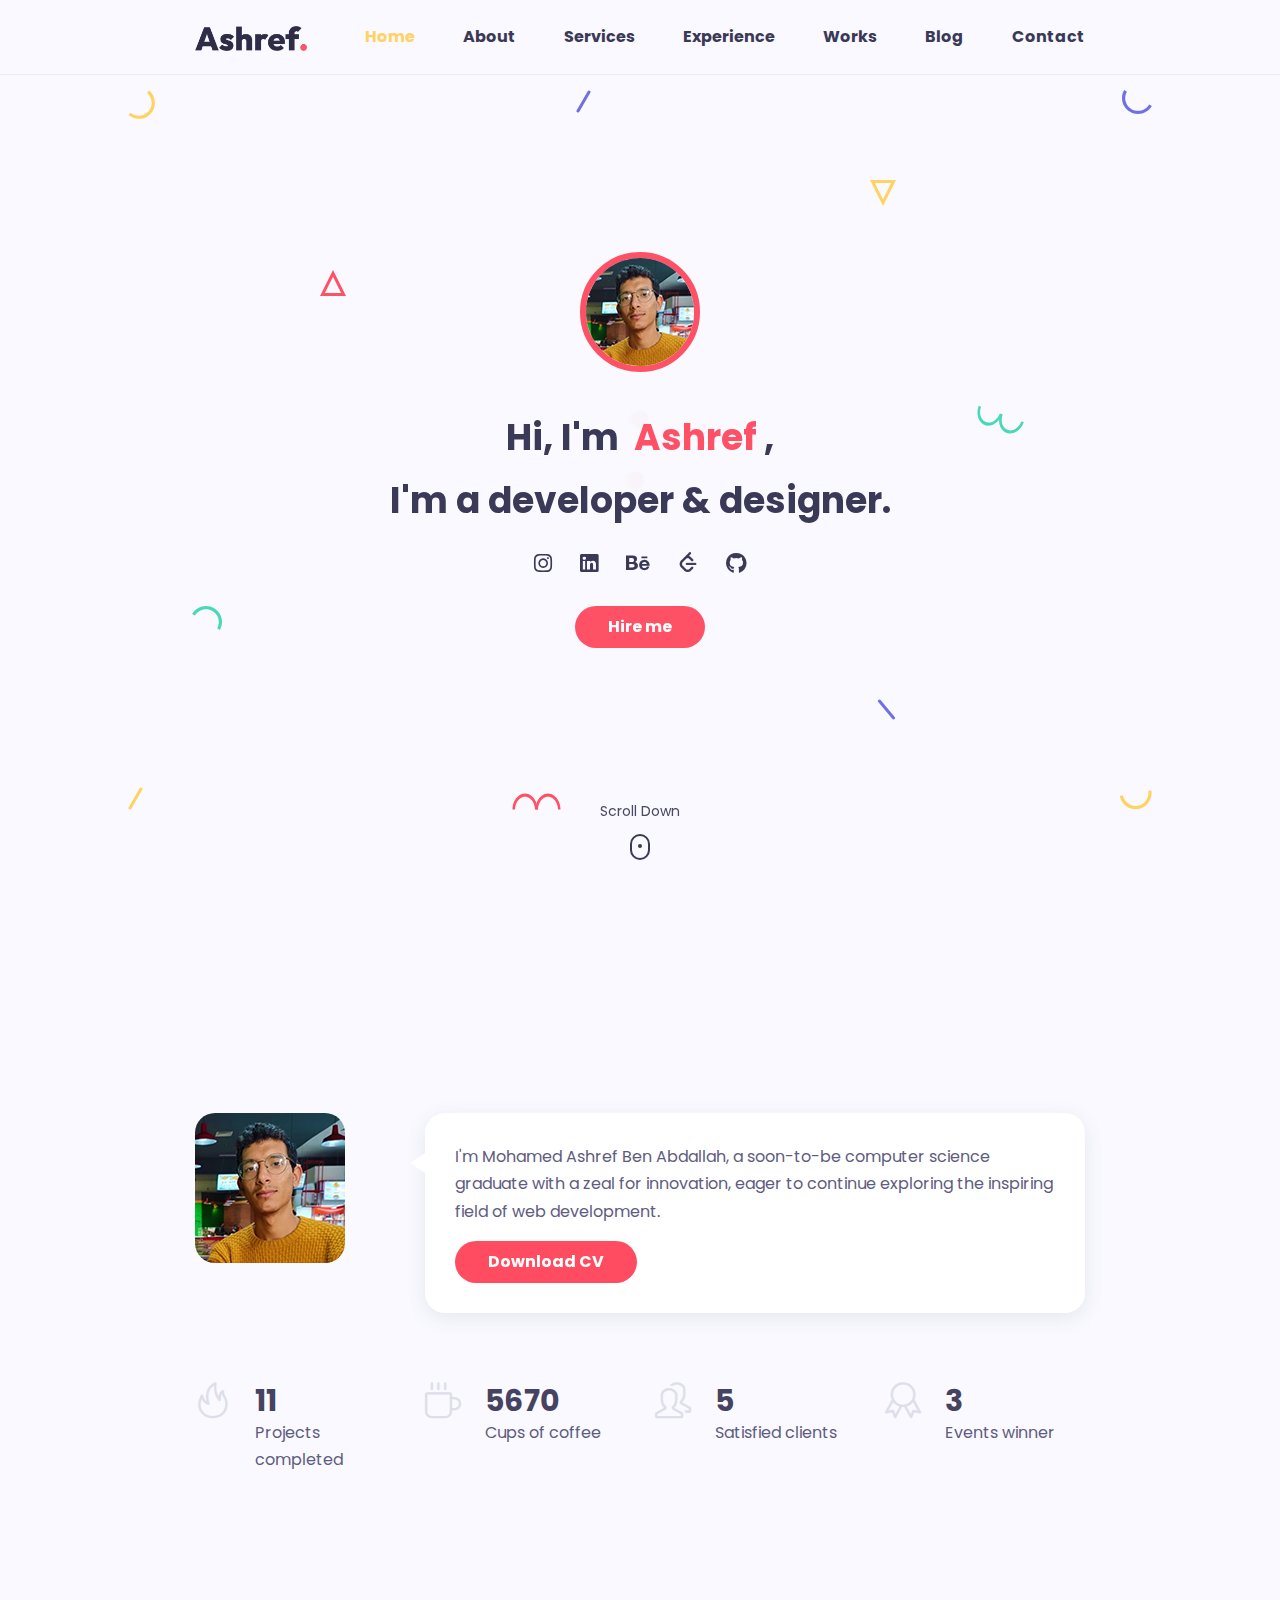
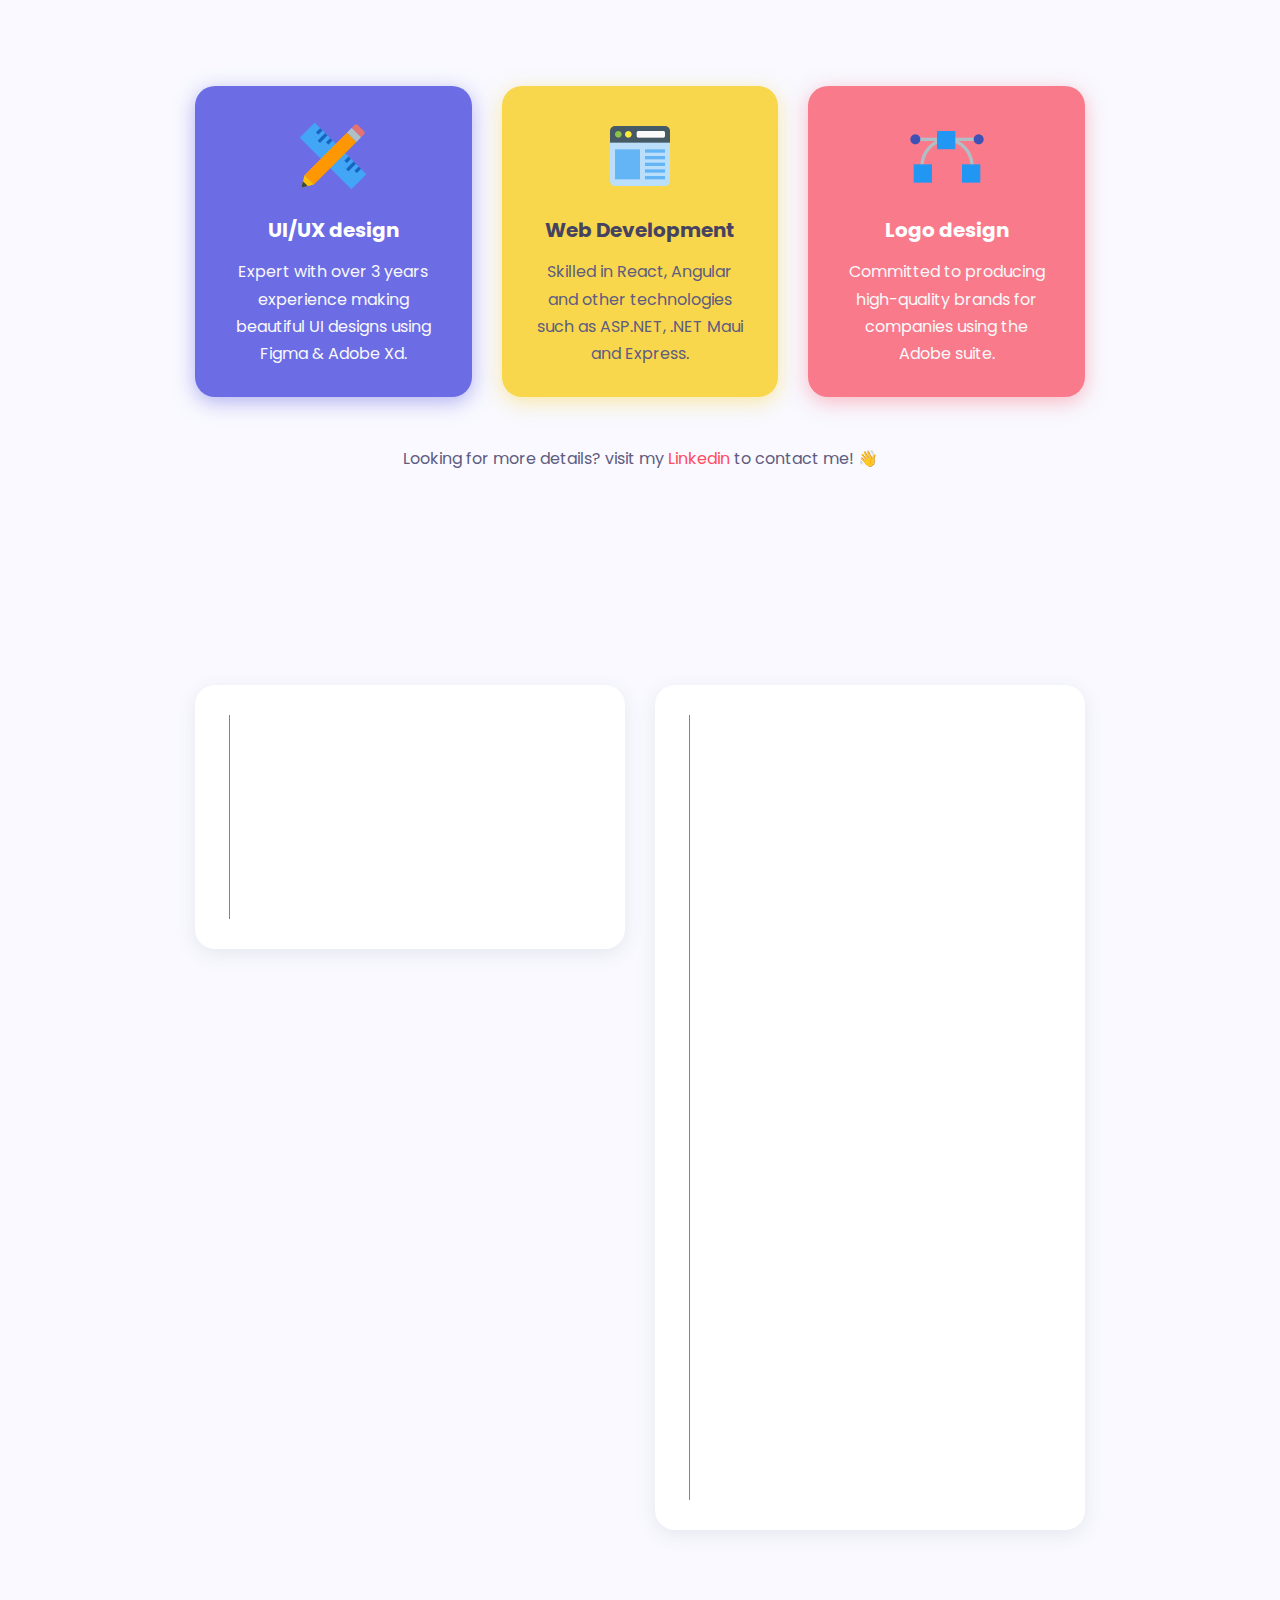
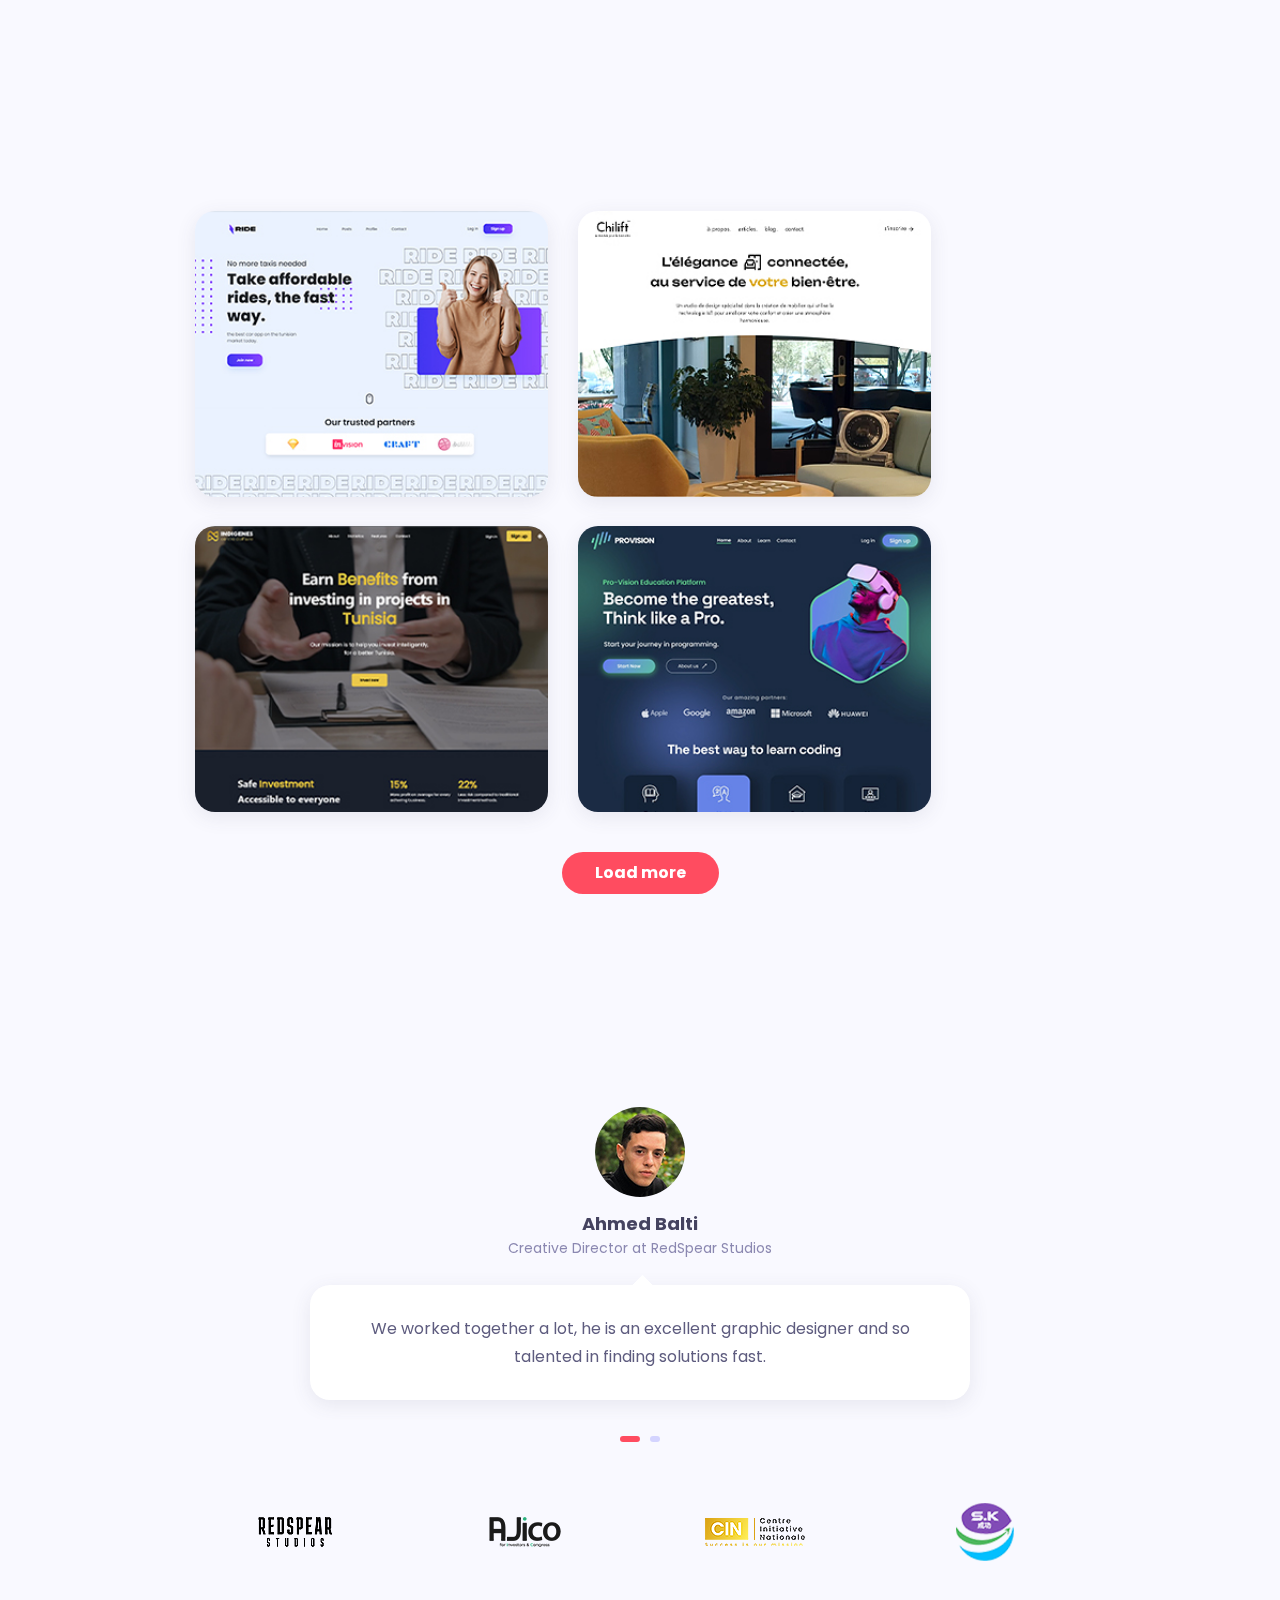
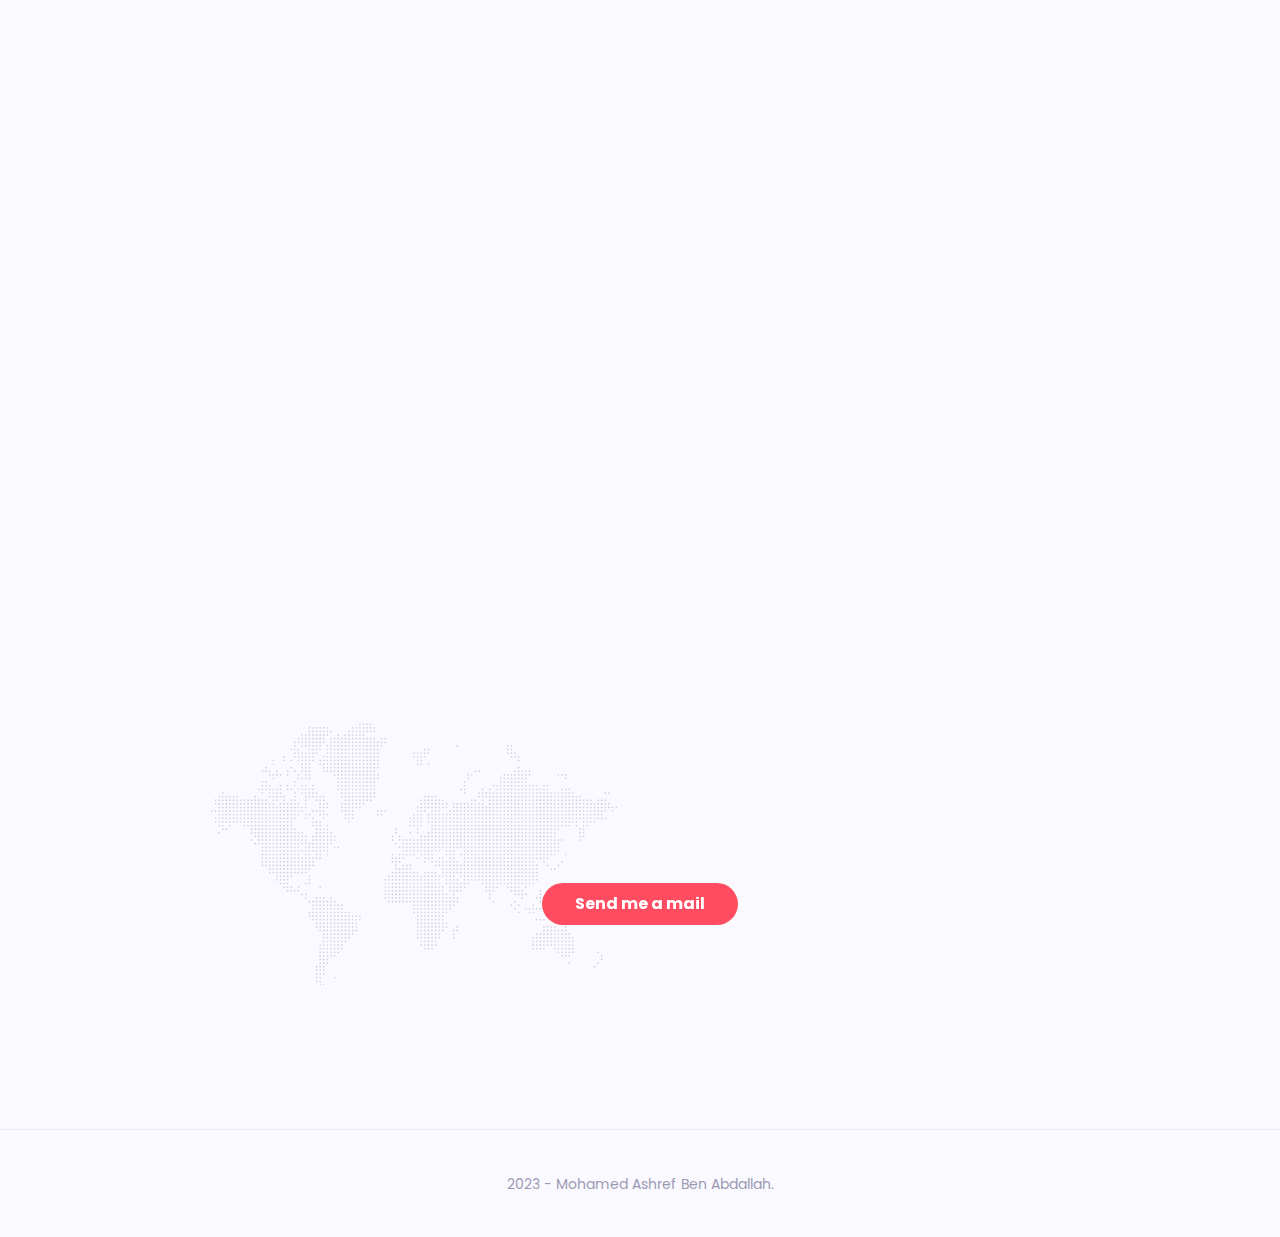
==== commit af0de8a3: "Merge branch 'main' of https://github.com/Black-Spear/Ashref-Resume" ====
--- a/index.html
+++ b/index.html
@@ -777,7 +777,7 @@
             <div
               class="col-md-5 col-sm-6 grid-item development design branding"
             >
-              <a href="https://indigenes-project.vercel.app/" target="_blank">
+              <a href="https://chilift-project.vercel.app/" target="_blank">
                 <div class="portfolio-item rounded shadow-dark">
                   <div class="details">
                     <span class="term">Development, Design</span>
@@ -1082,7 +1082,7 @@
                 style="margin: 2rem 0; font-size: 2em"
                 à
               >
-                contact@ashref.tn
+                hi@ashref.tn
               </h1>
 
               <a href="mailto:M.ashrefBna@gmail.com" target="_blank">
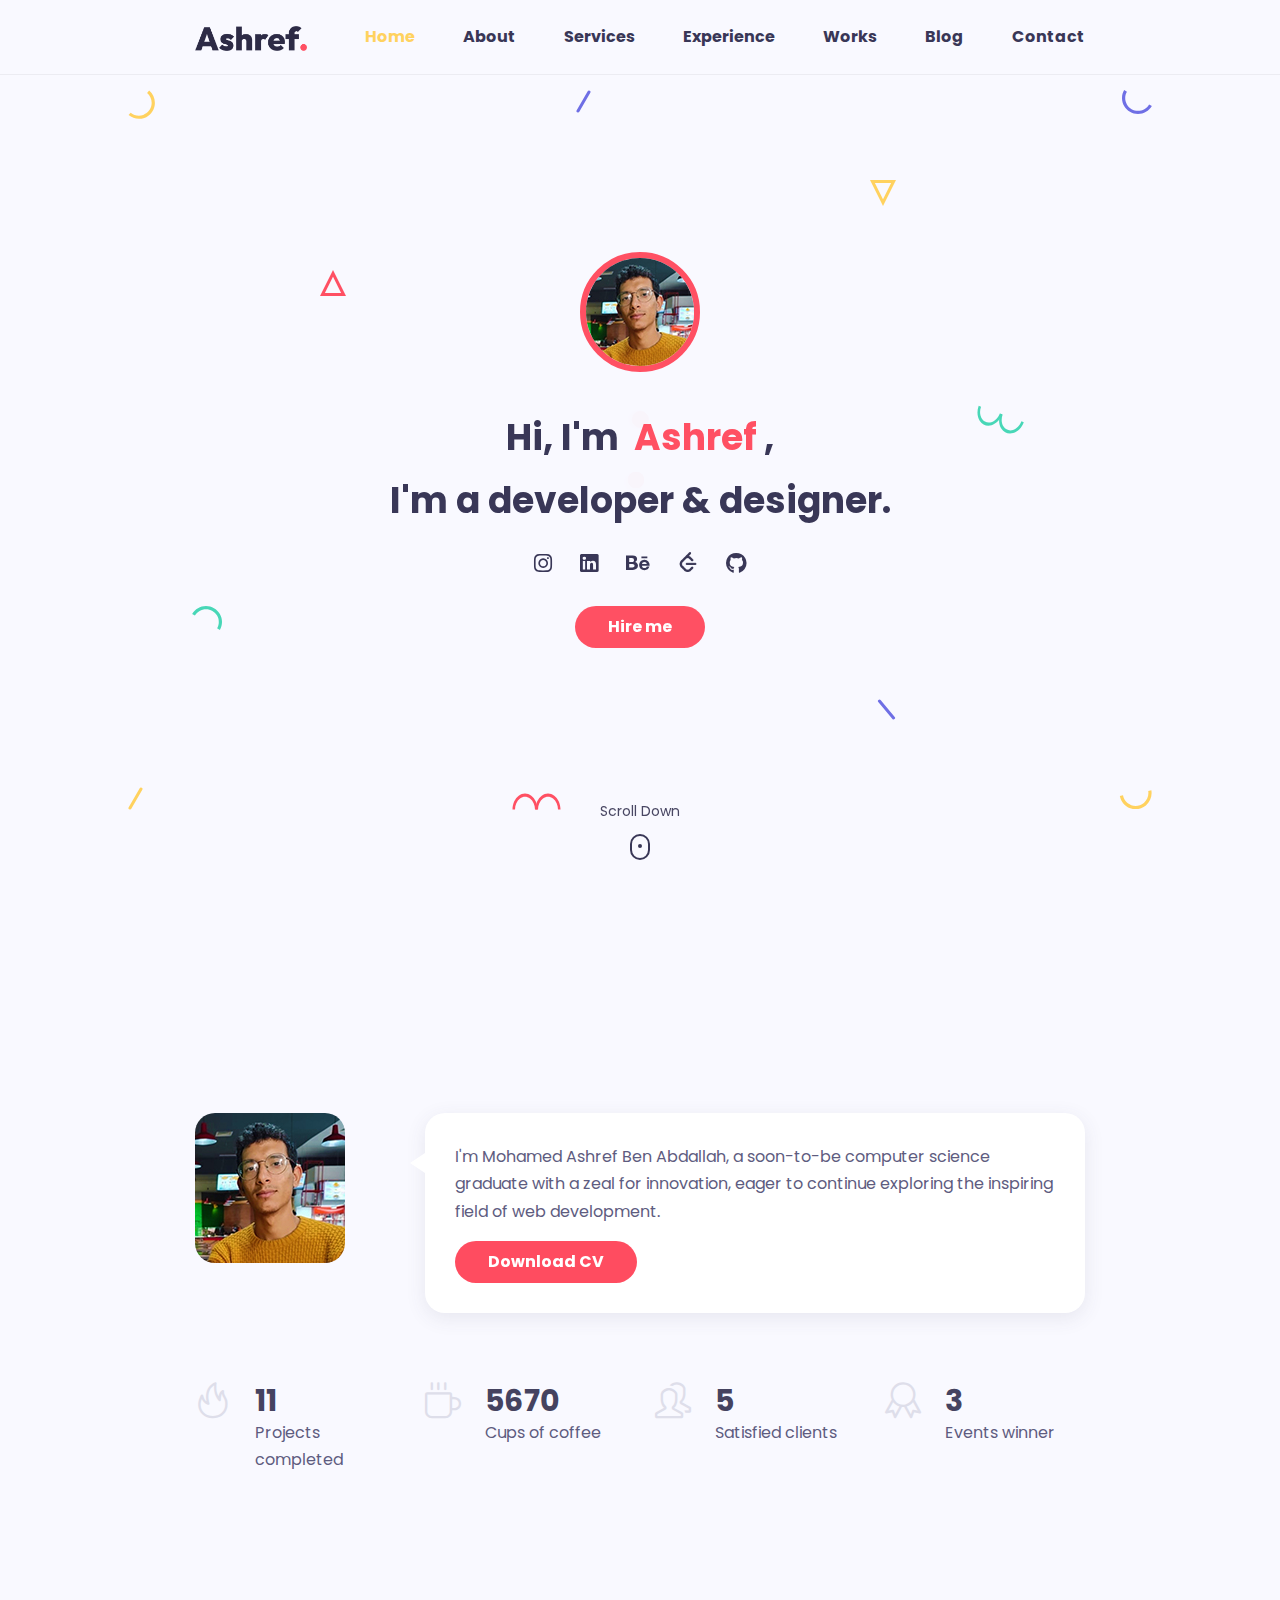
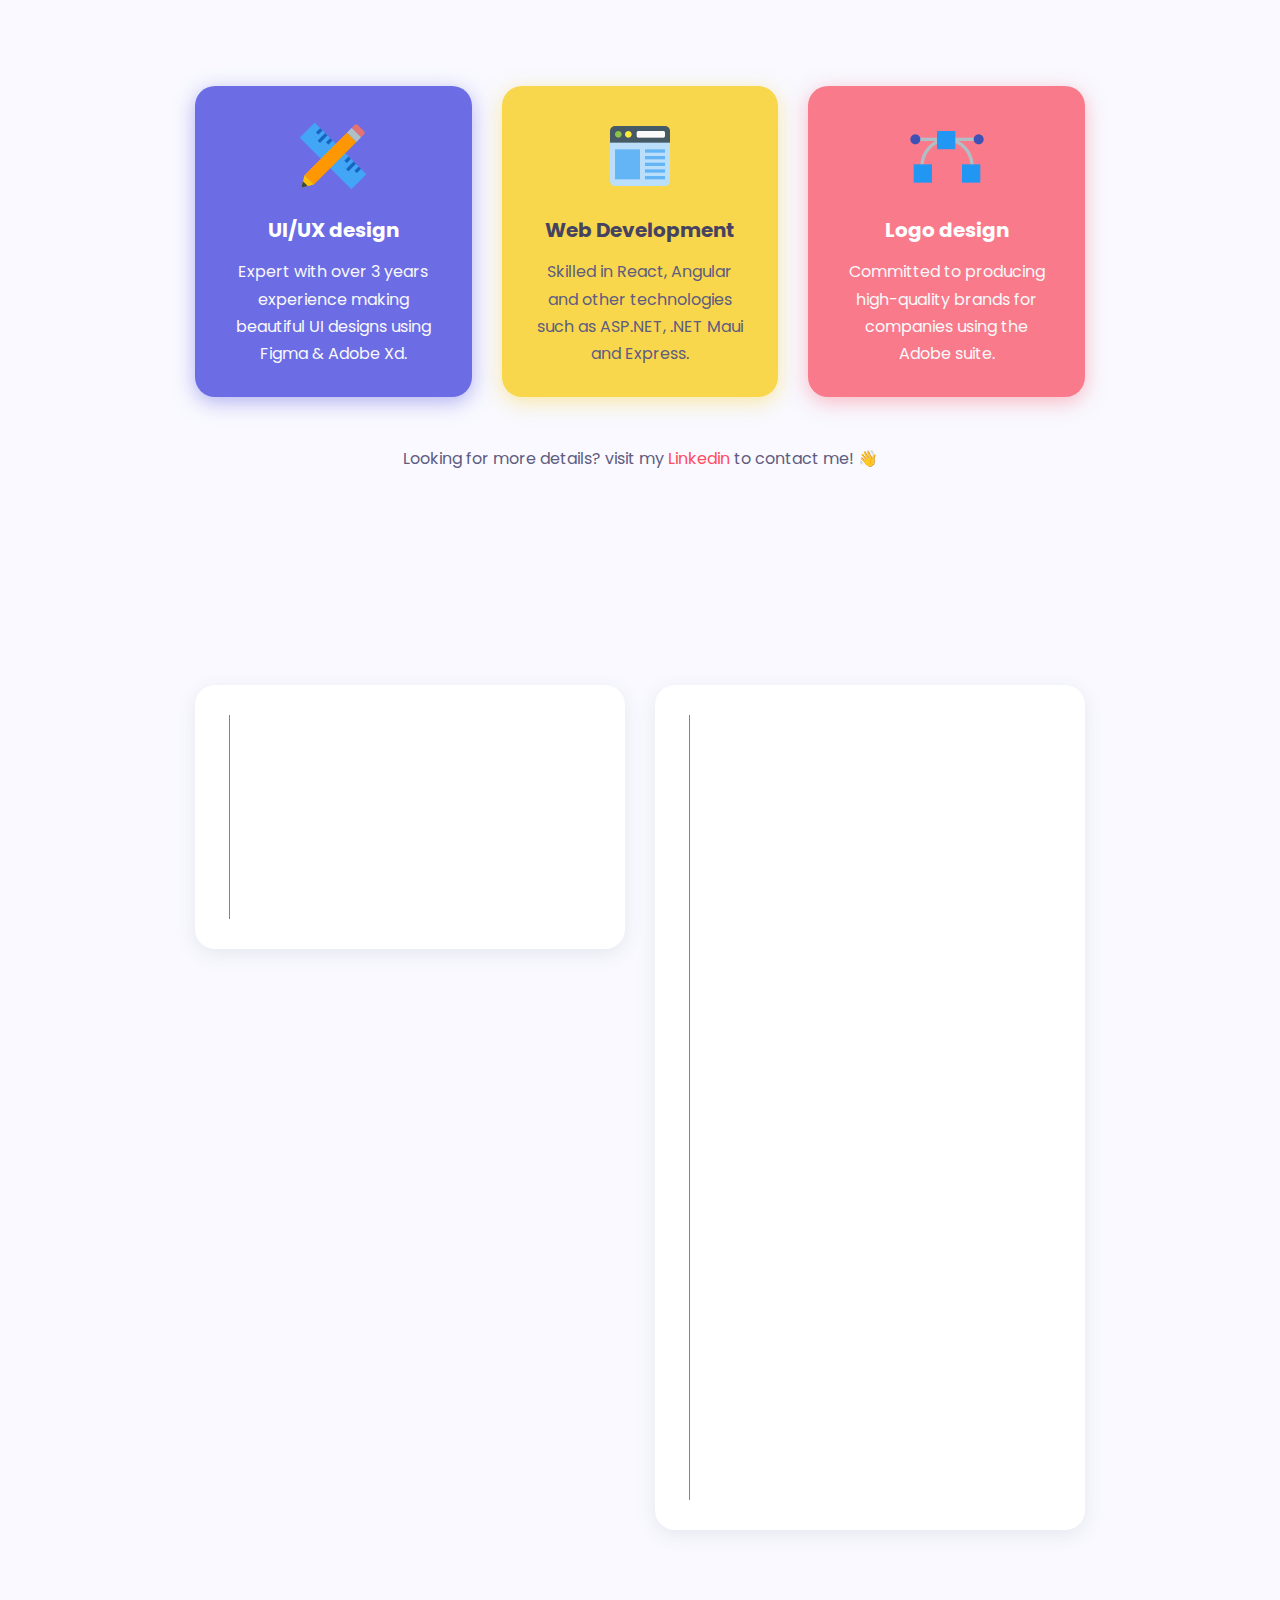
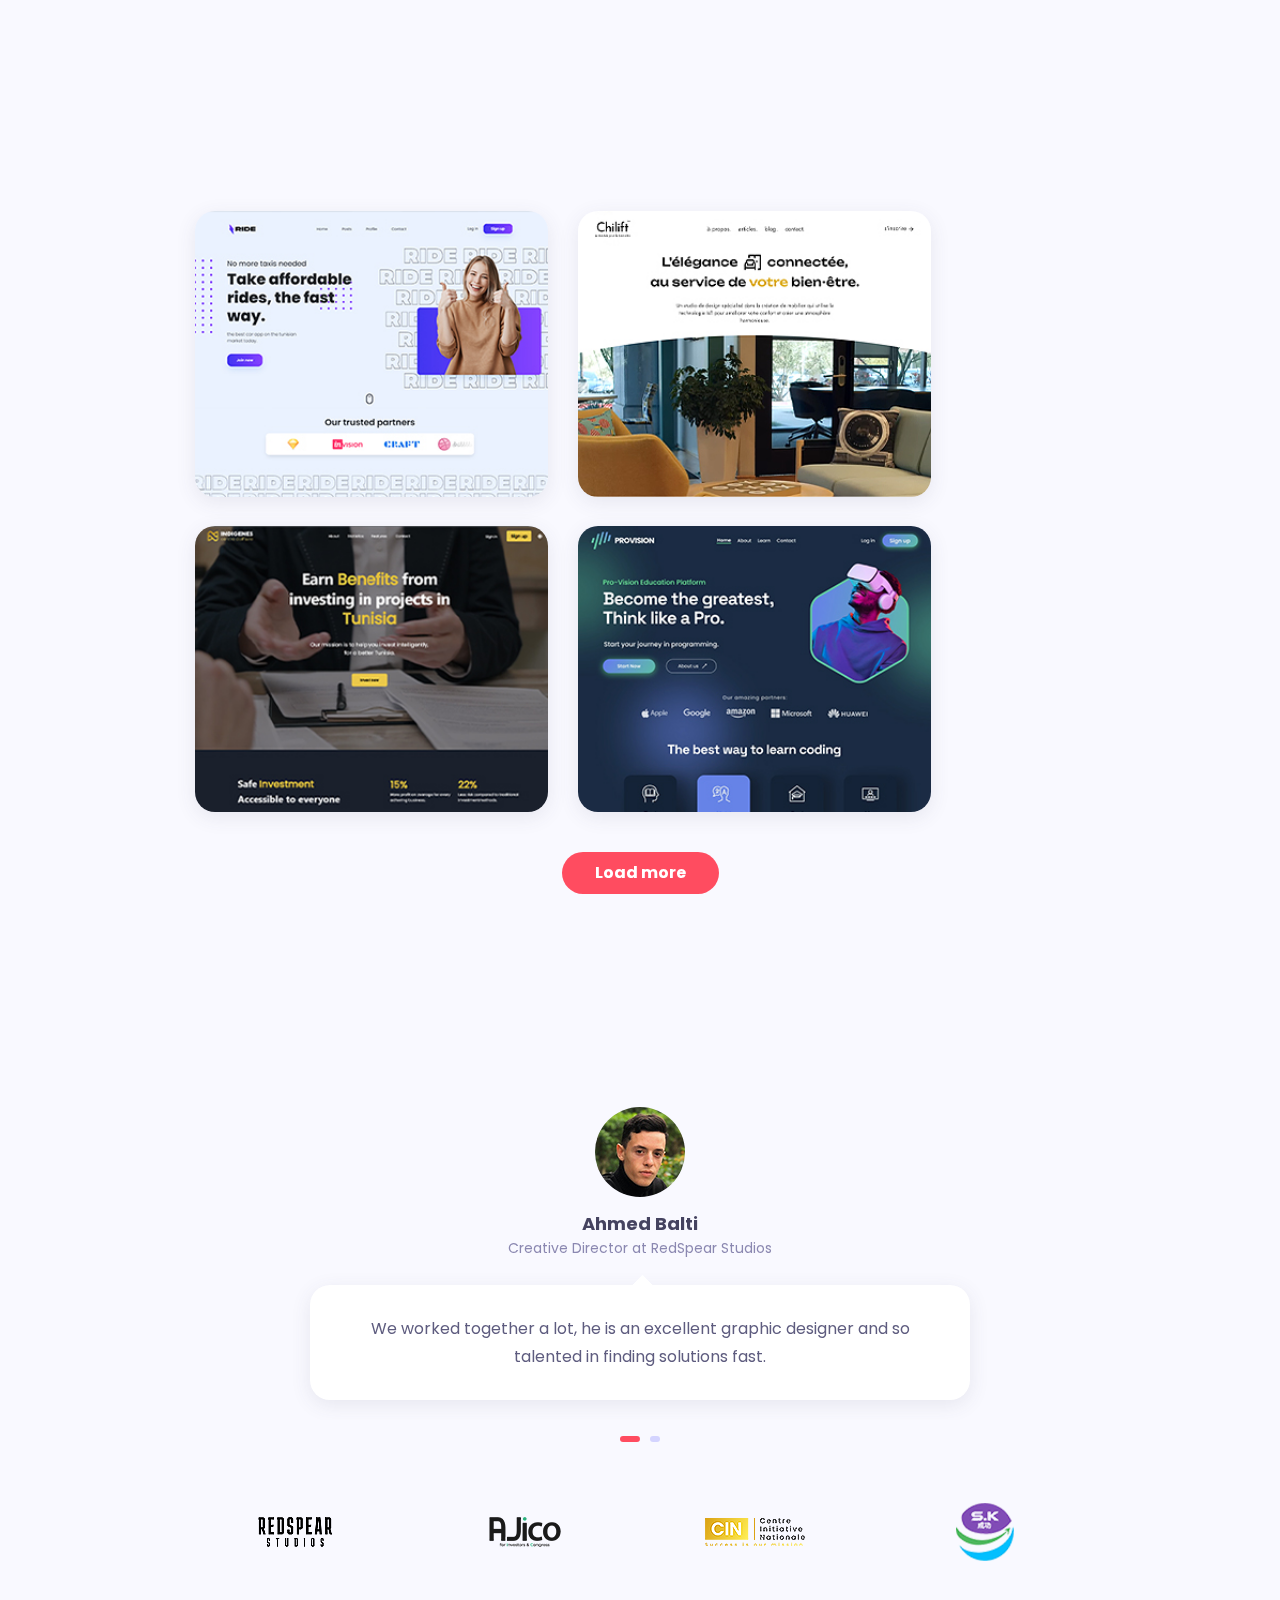
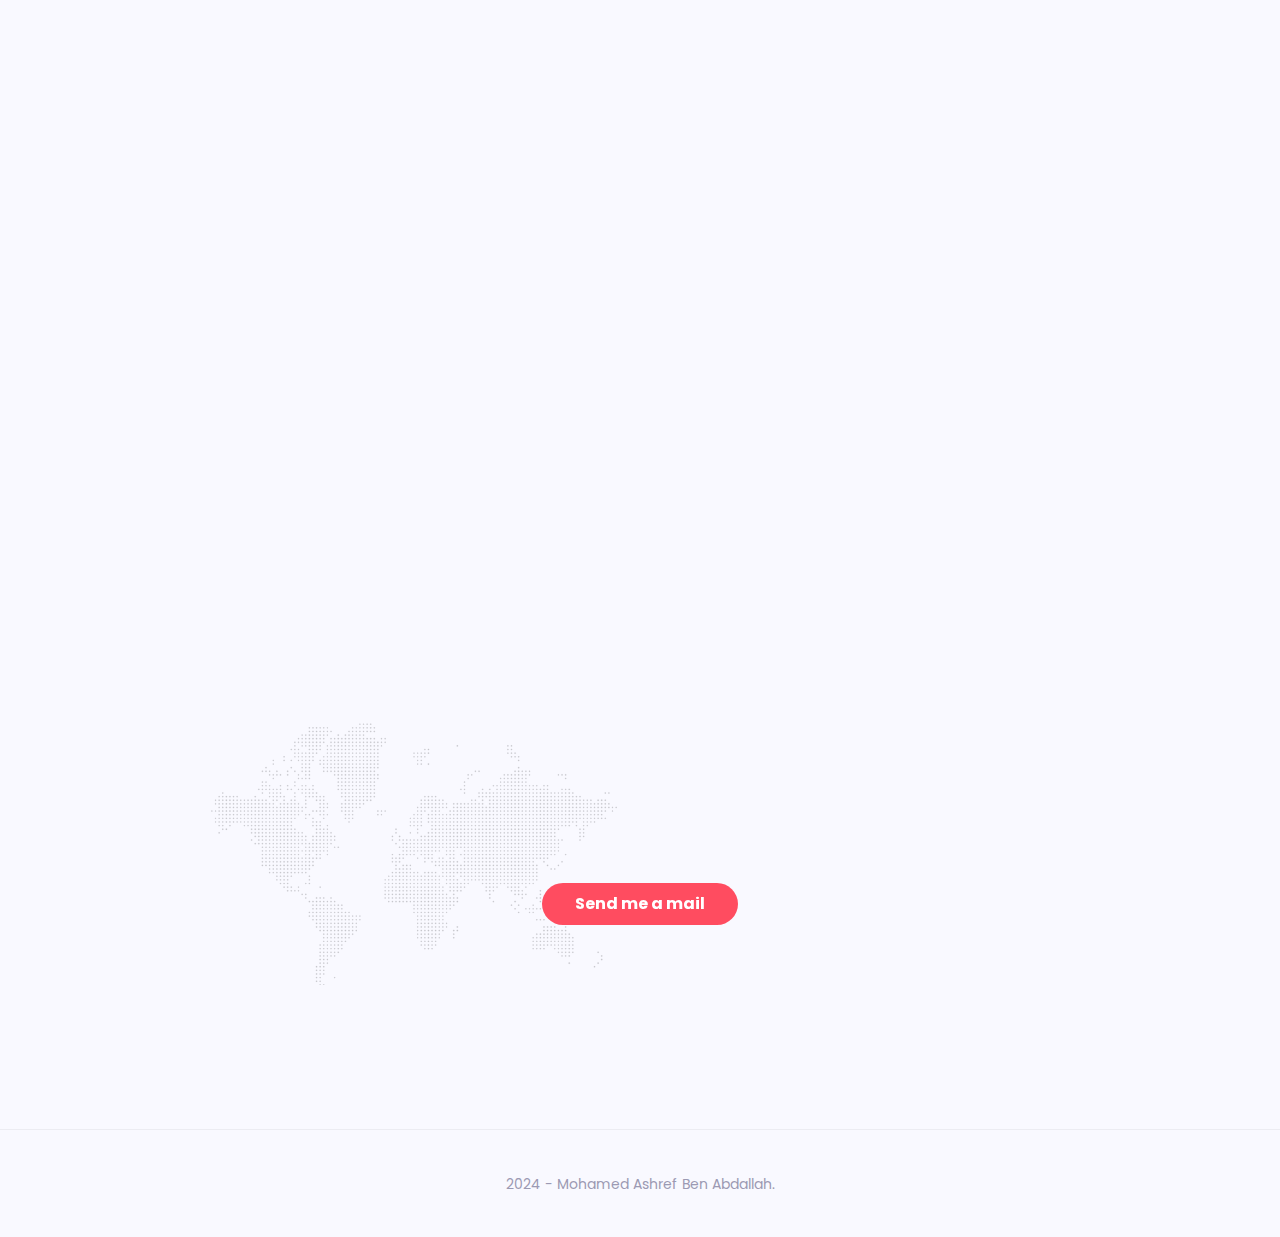
==== commit 37cb5d94: "Updated Date" ====
--- a/index.html
+++ b/index.html
@@ -699,7 +699,7 @@
                   data-wow-delay="0.4s"
                 >
                   <div class="content">
-                    <span class="time">June - July 2022</span>
+                    <span class="time">June - August 2022</span>
                     <h3 class="title">Smart Kokusai</h3>
                     <p>
                       Implemented responsive web designs & added animations
@@ -1106,7 +1106,7 @@
 
       <footer class="footer light">
         <div class="container">
-          <span class="copyright">2023 - Mohamed Ashref Ben Abdallah.</span>
+          <span class="copyright">2024 - Mohamed Ashref Ben Abdallah.</span>
         </div>
       </footer>
     </main>
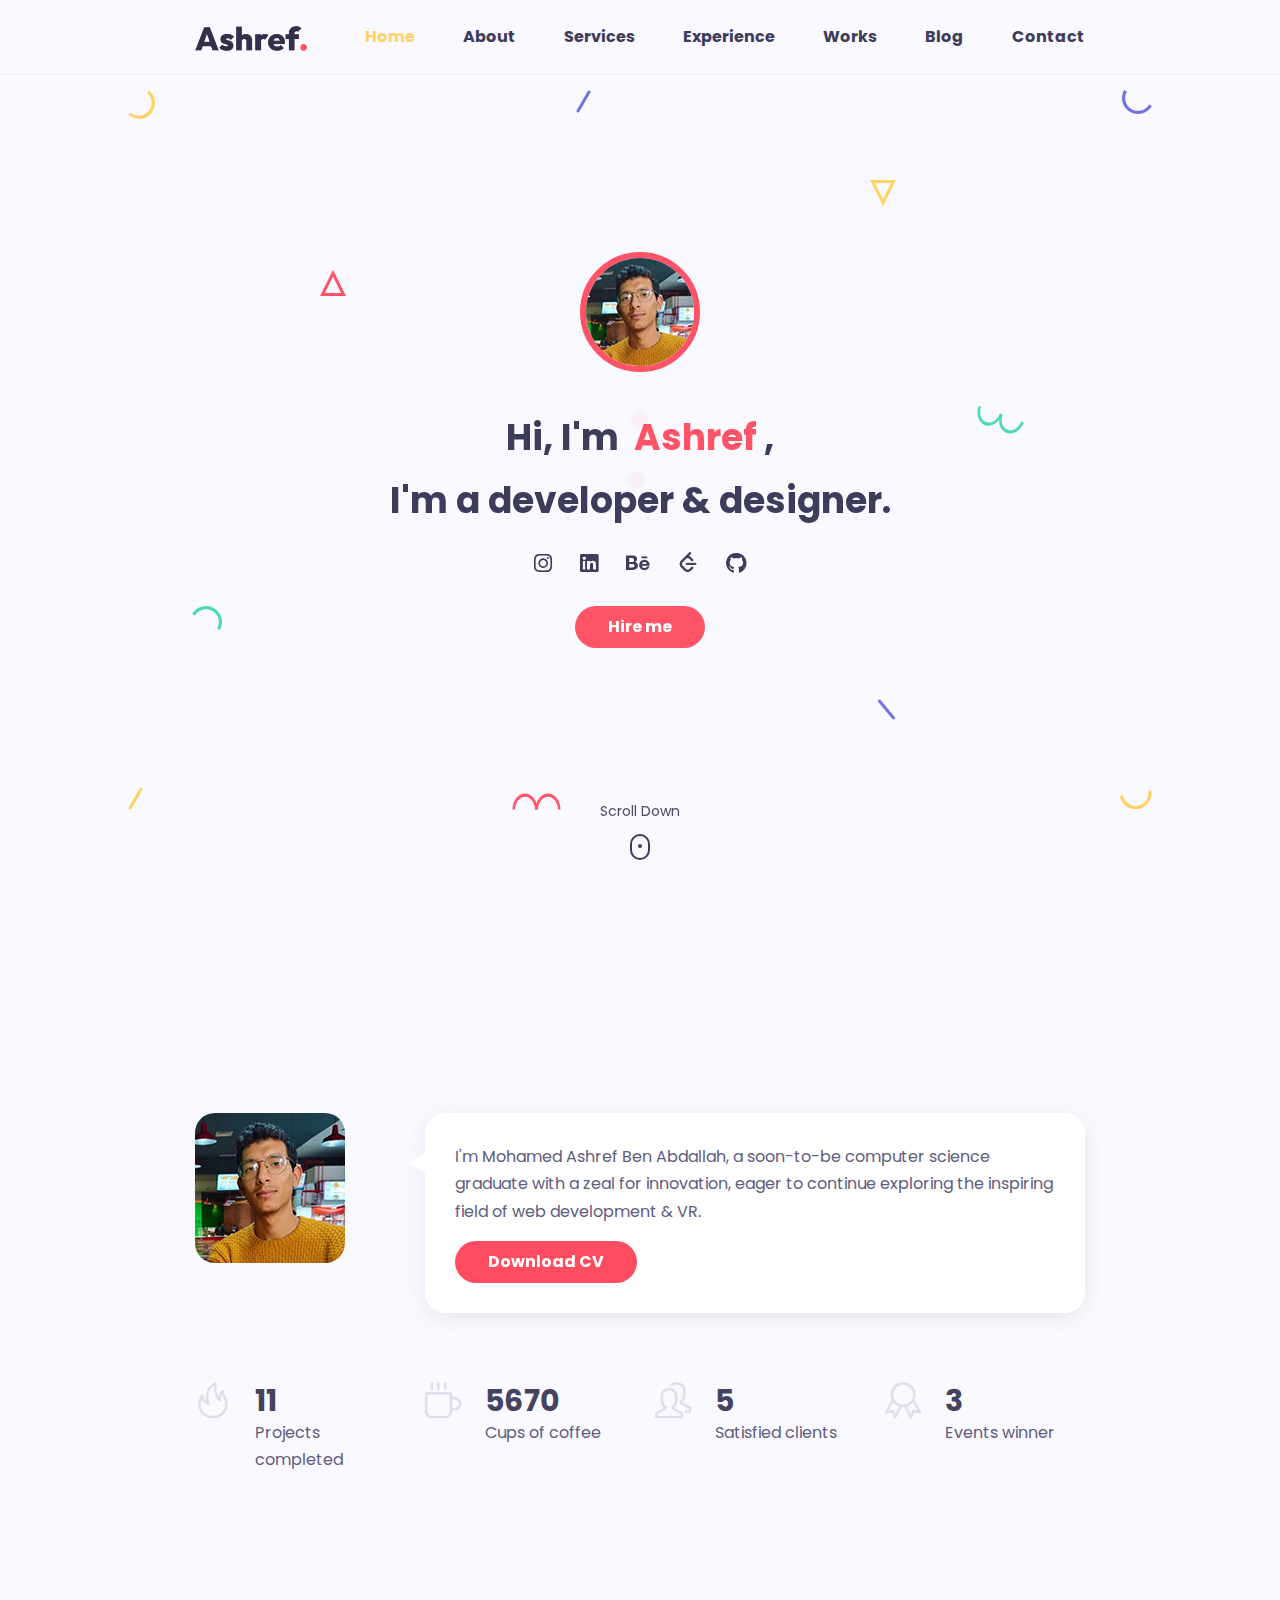
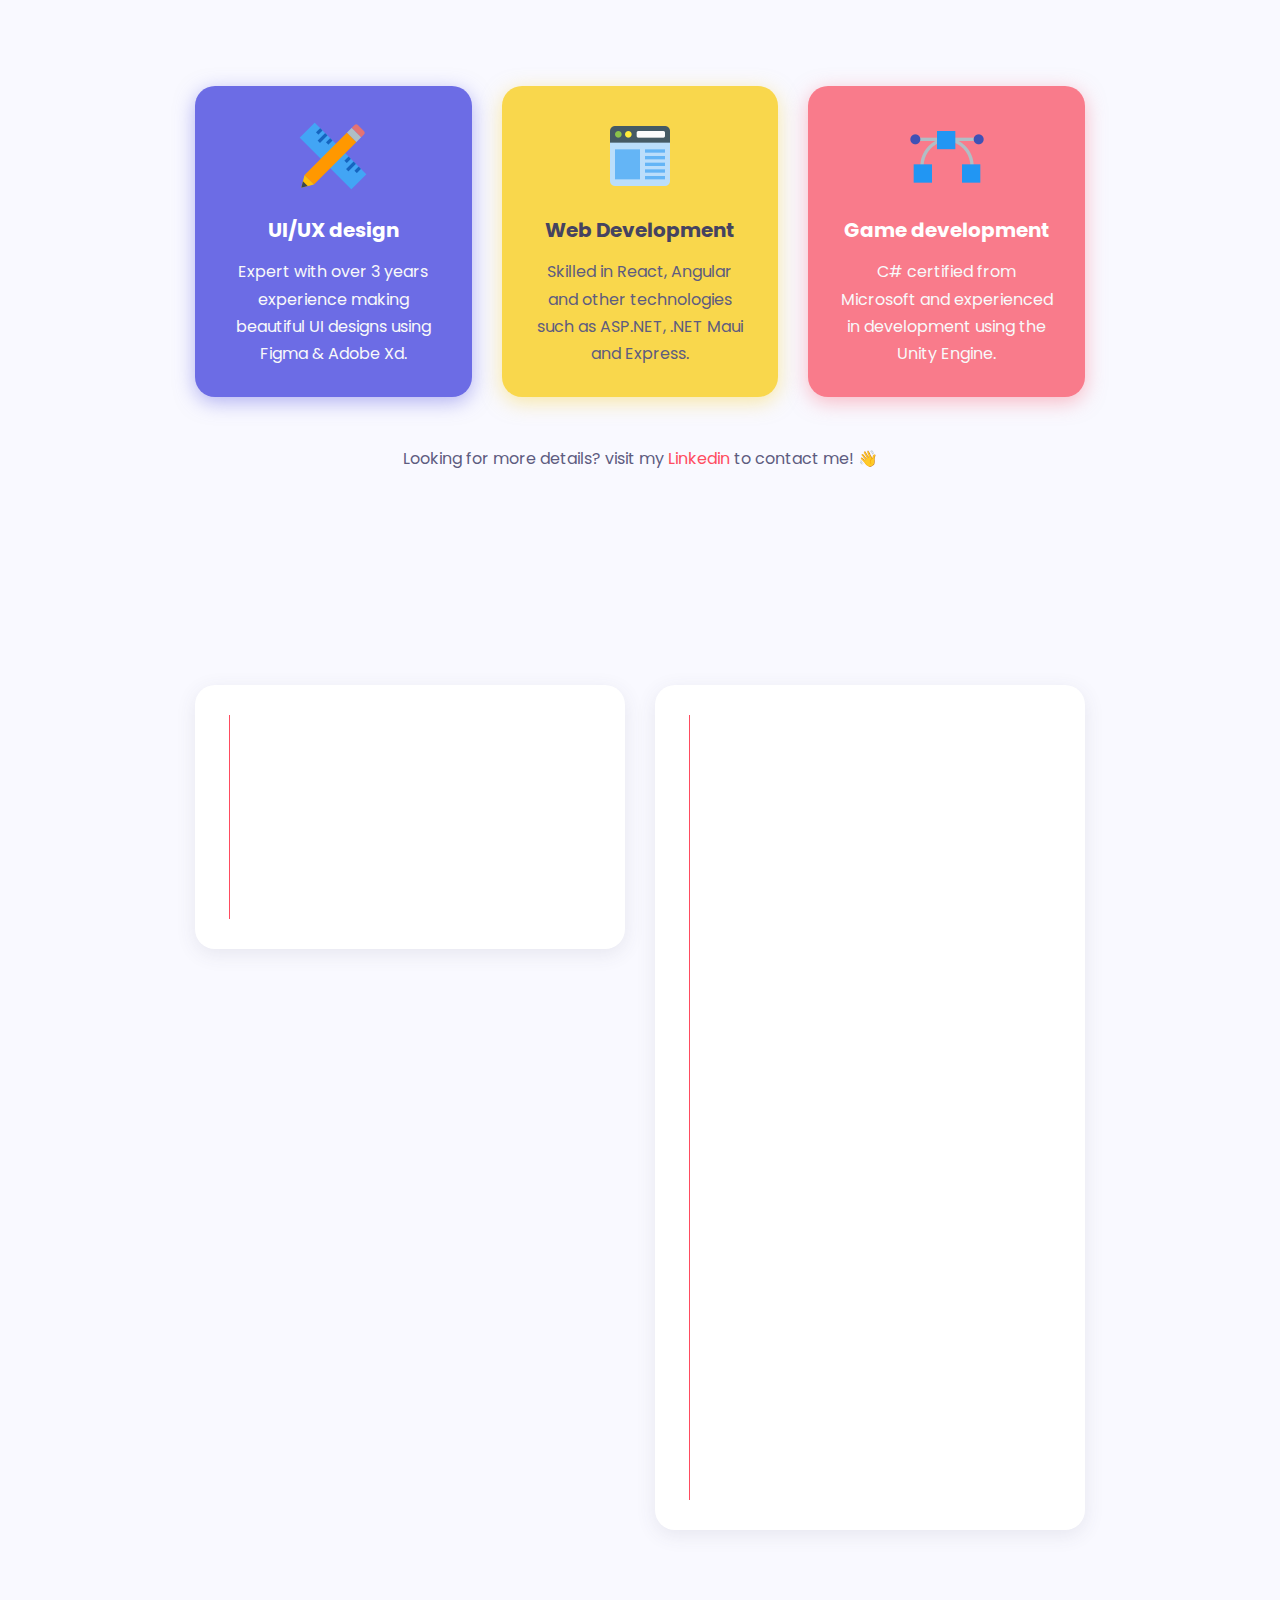
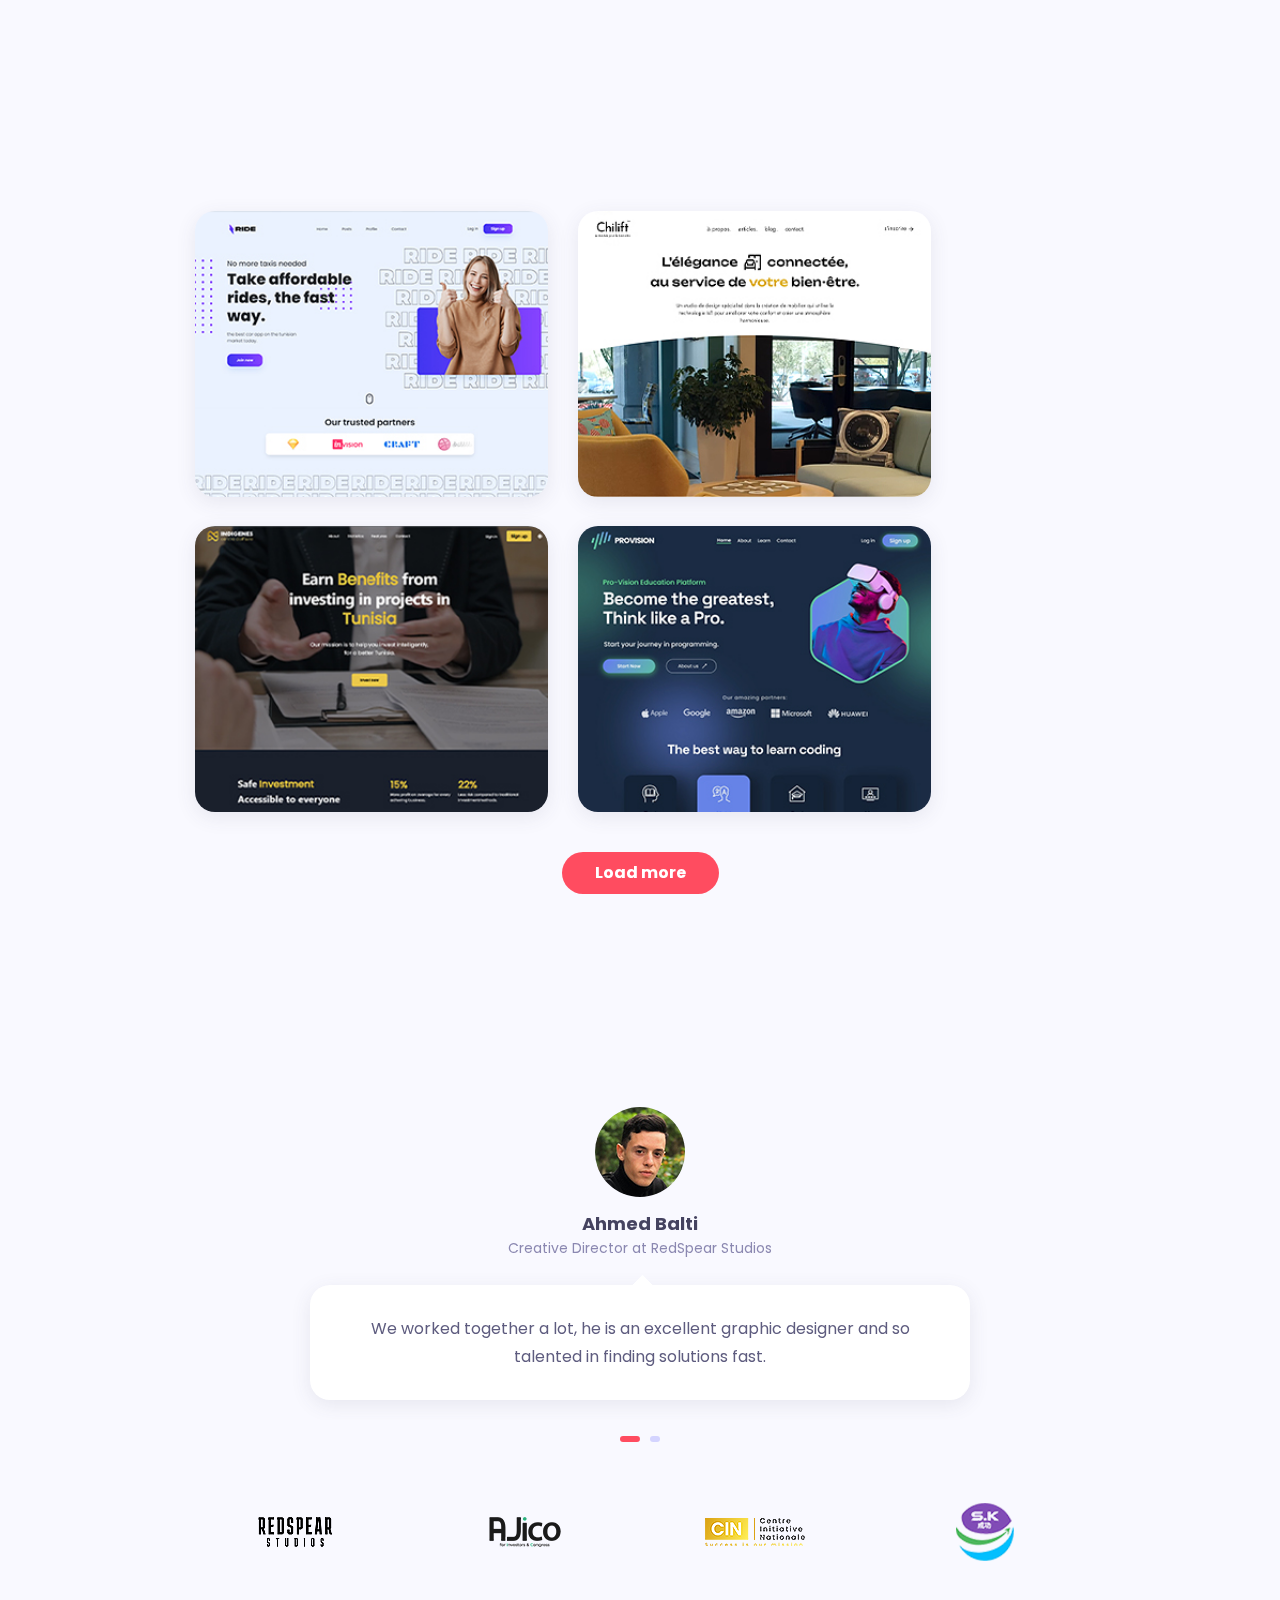
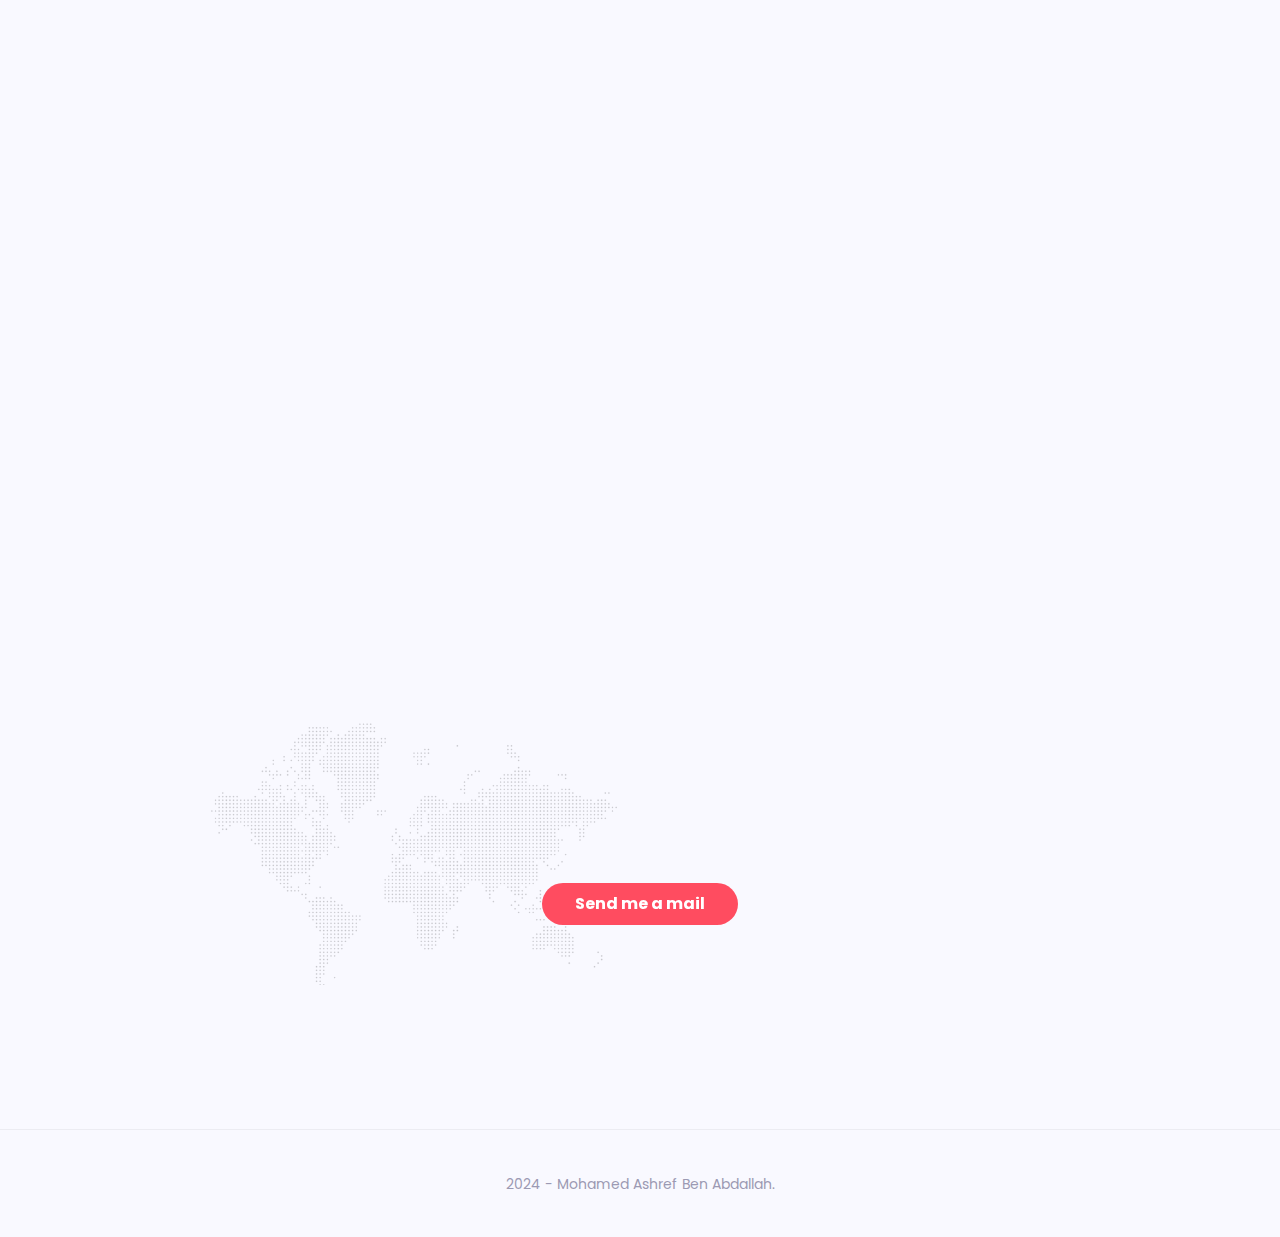
==== commit 57a893bc: "added unity game development" ====
--- a/index.html
+++ b/index.html
@@ -464,7 +464,8 @@
                     <p>
                       I'm Mohamed Ashref Ben Abdallah, a soon-to-be computer
                       science graduate with a zeal for innovation, eager to
-                      continue exploring the inspiring field of web development.
+                      continue exploring the inspiring field of web development
+                      & VR.
                     </p>
                     <div class="mt-3">
                       <a
@@ -588,10 +589,10 @@
                 data-color="#F97B8B"
               >
                 <img src="./images/icon_logo.png" alt="Logo & Brand design" />
-                <h3 class="mb-3 mt-0">Logo design</h3>
+                <h3 class="mb-3 mt-0">Game development</h3>
                 <p class="mb-0">
-                  Committed to producing high-quality brands for companies using
-                  the Adobe suite.
+                  C# certified from Microsoft and experienced in development
+                  using the Unity Engine.
                 </p>
               </div>
             </div>
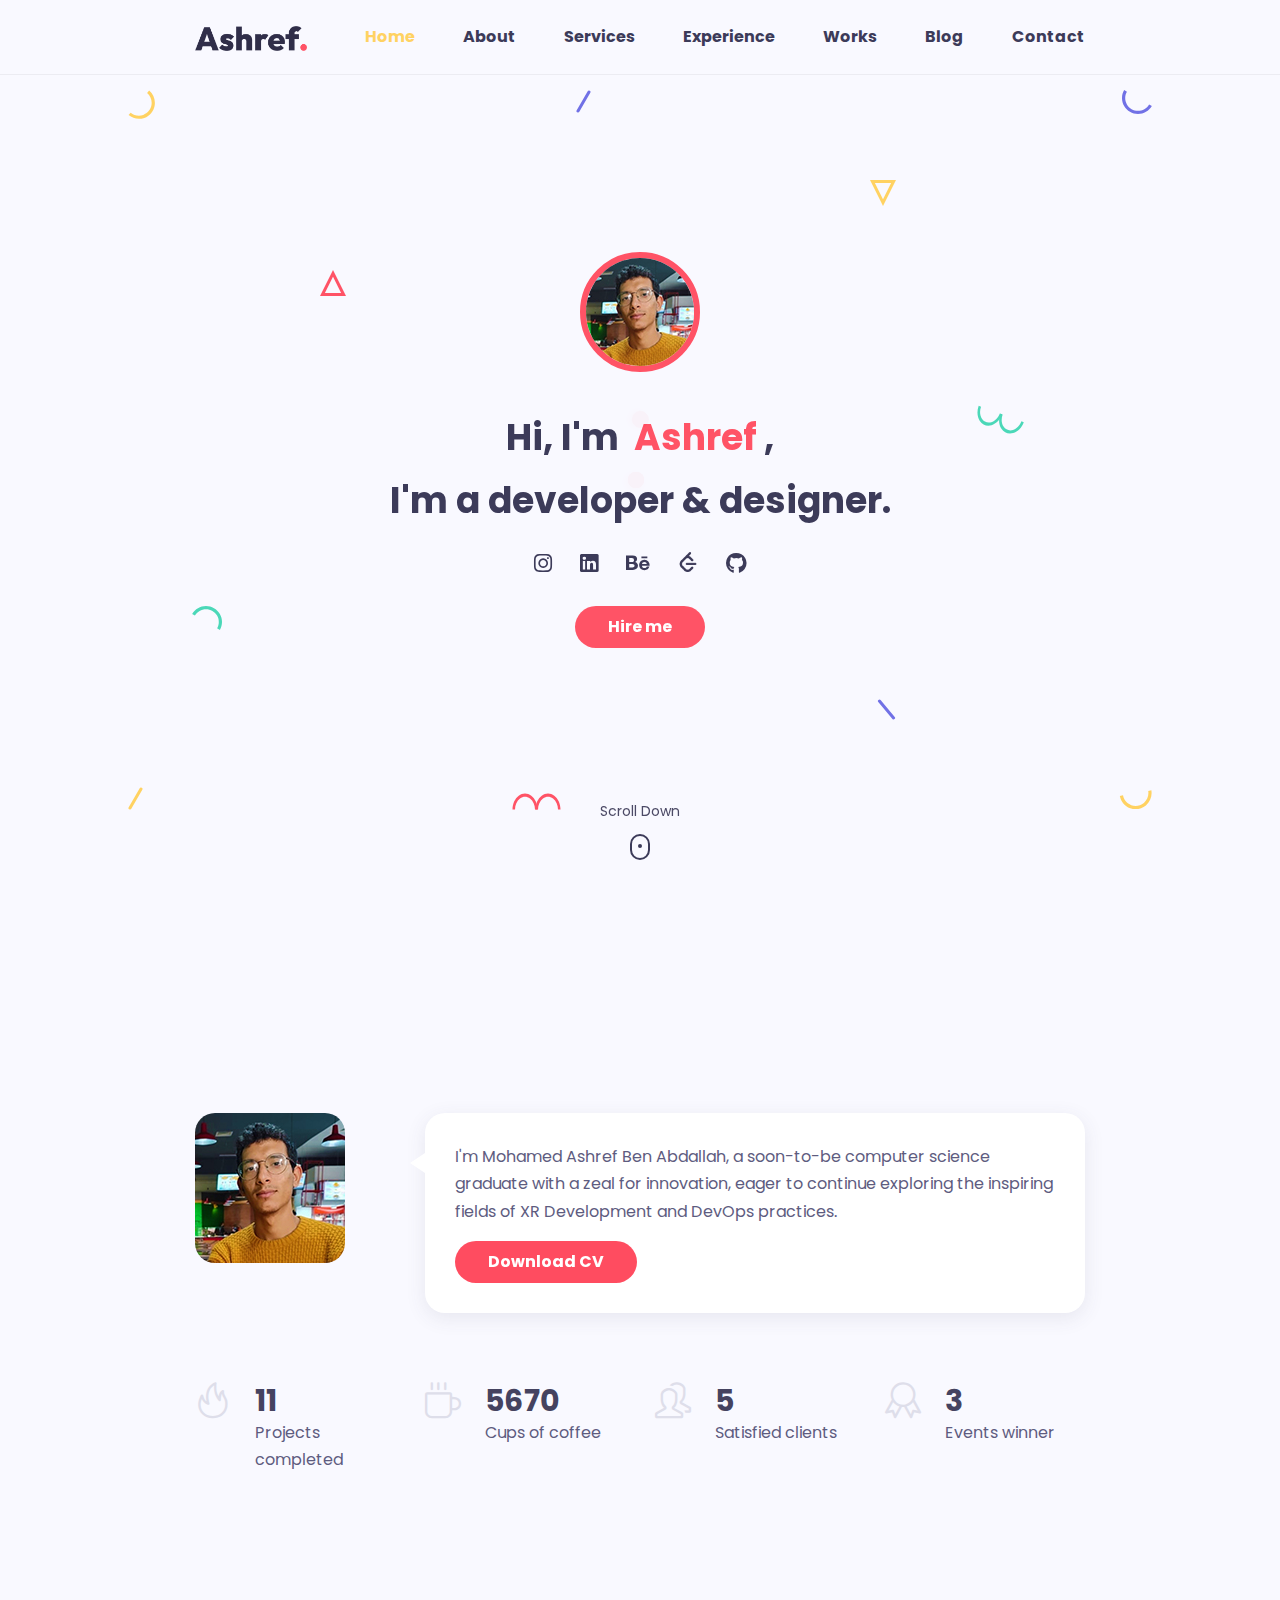
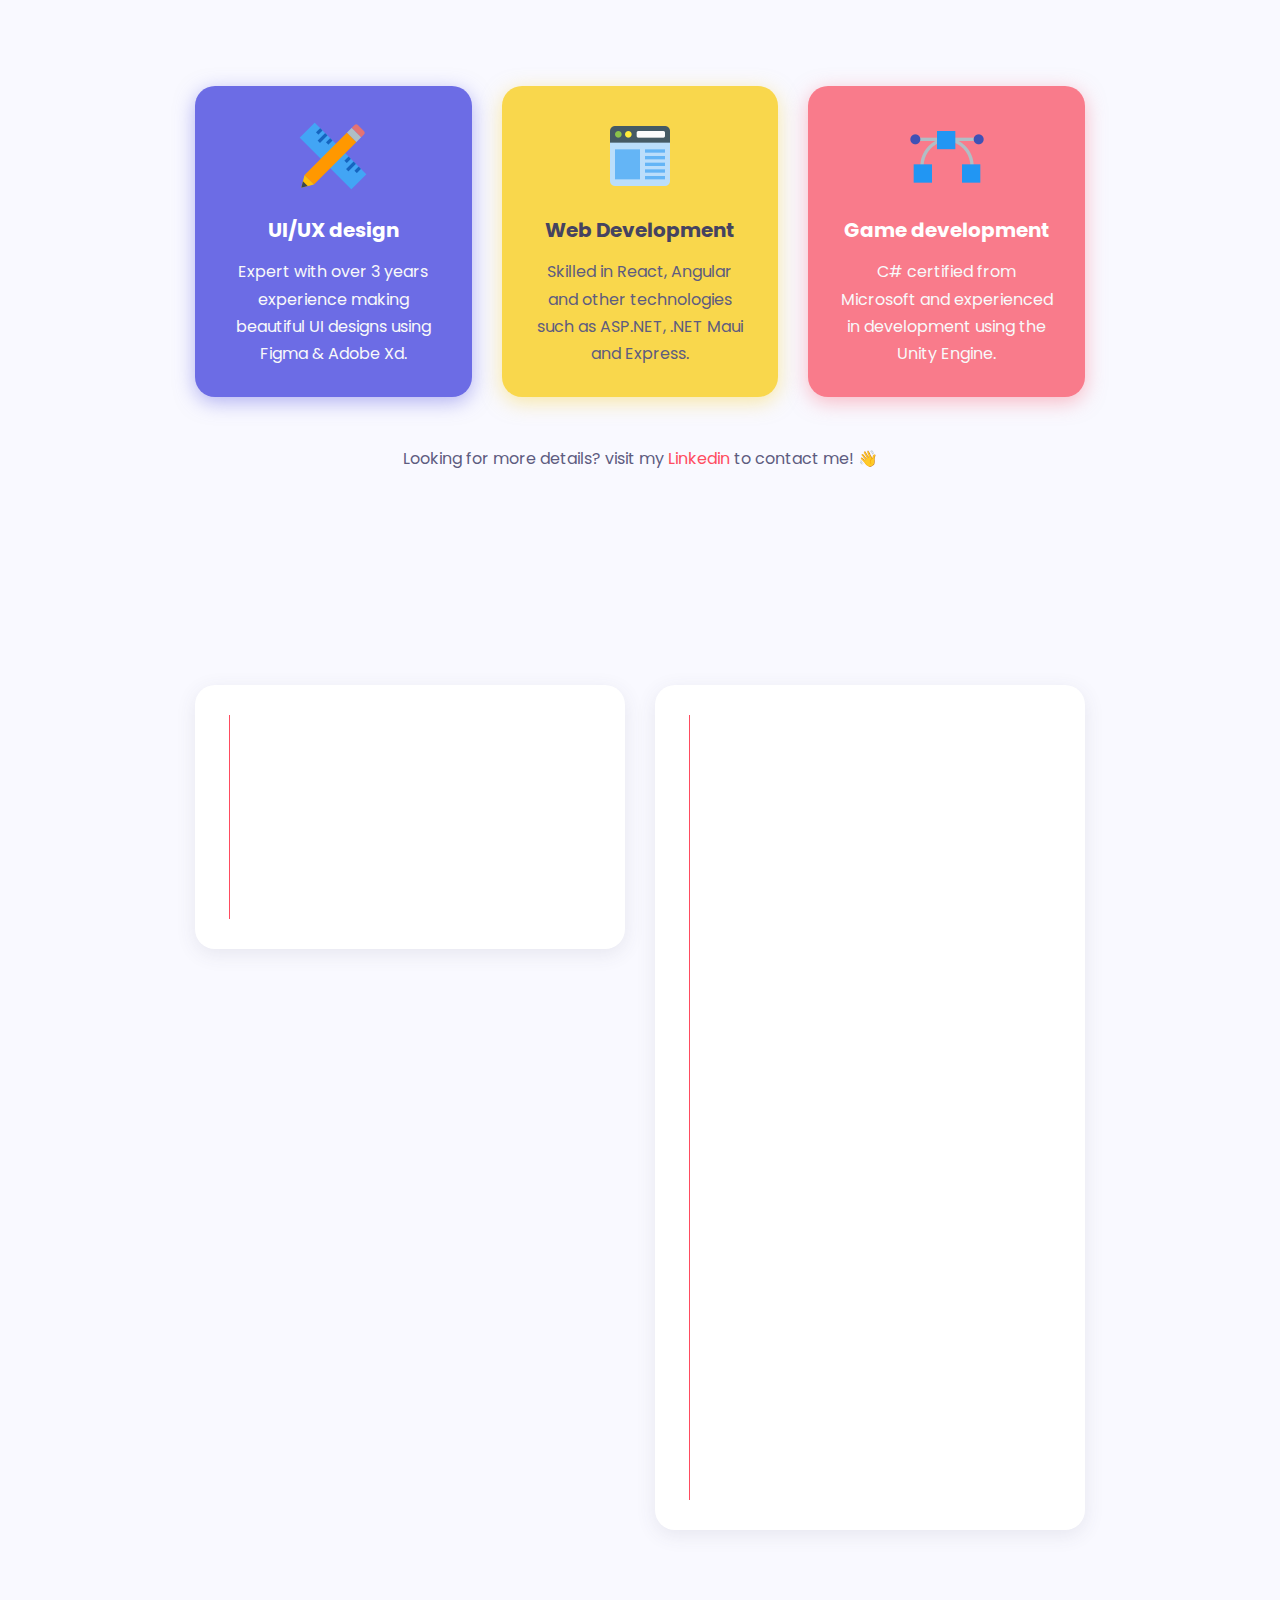
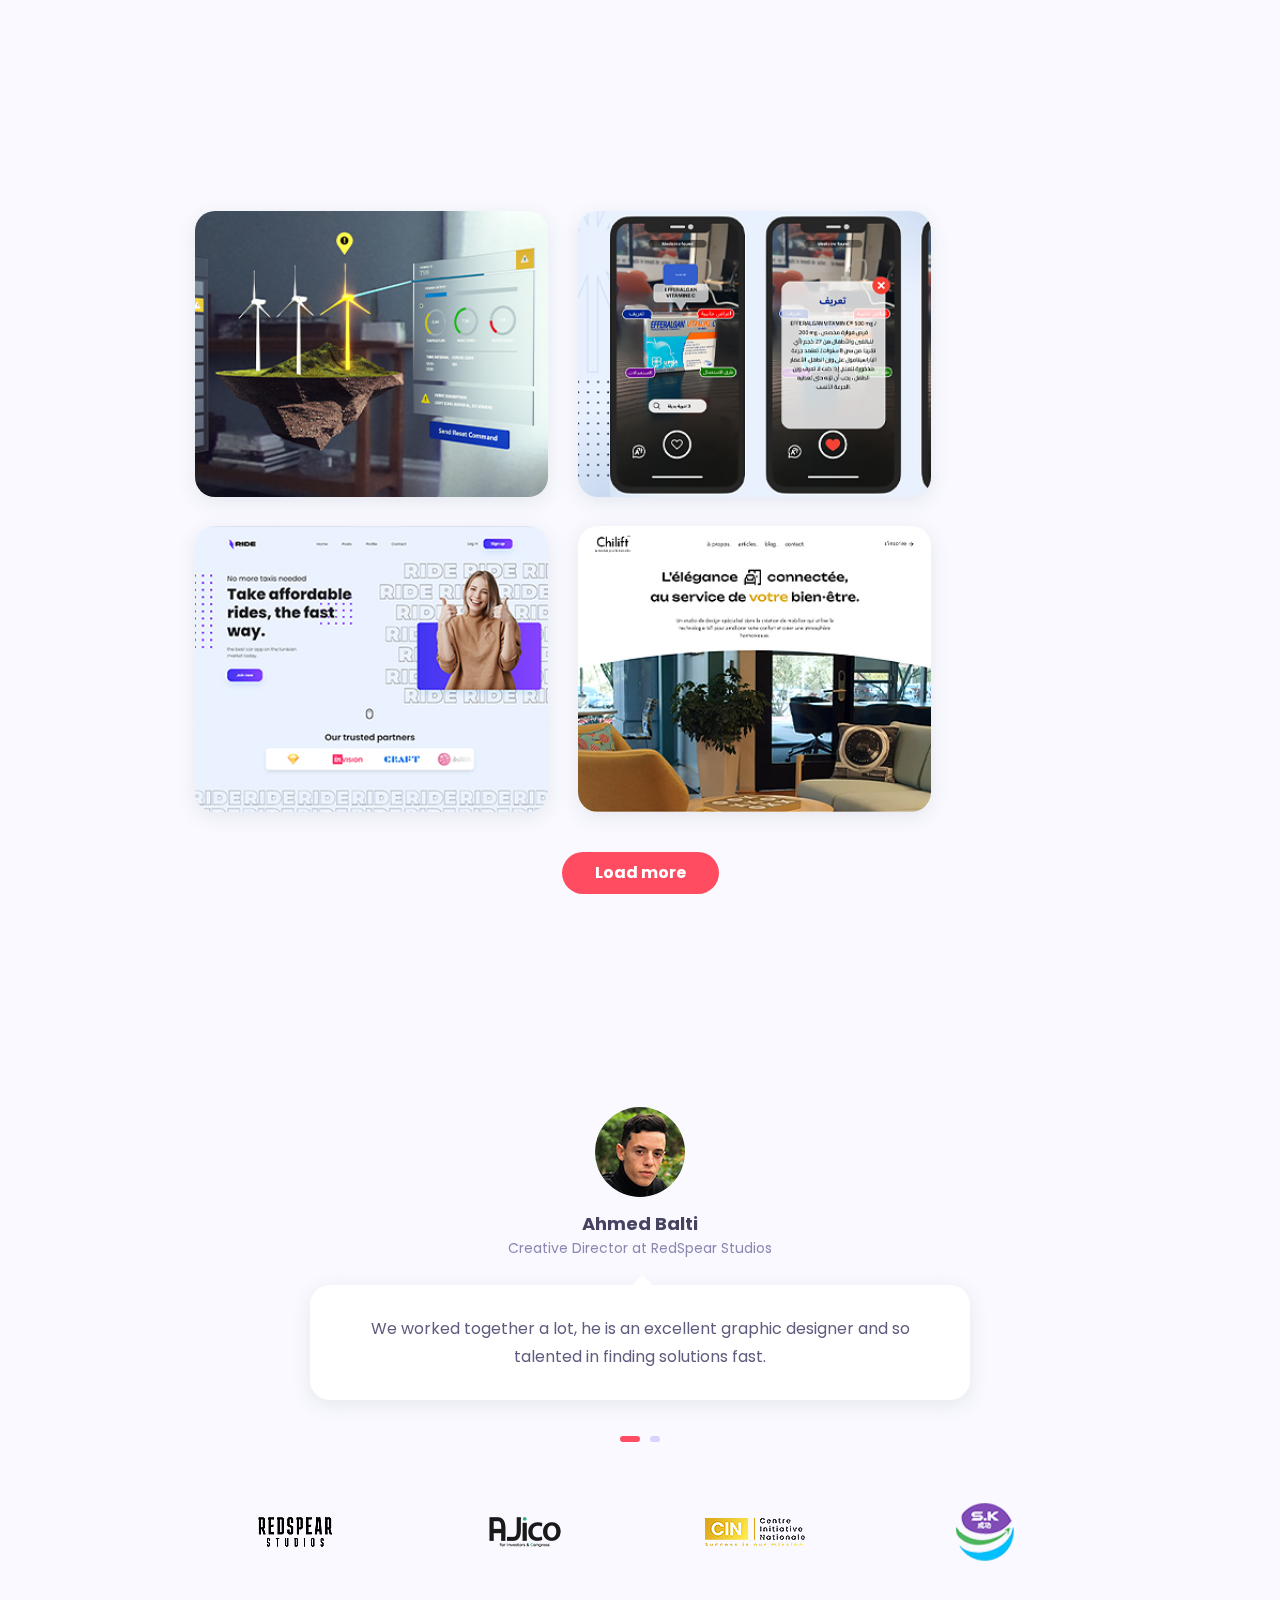
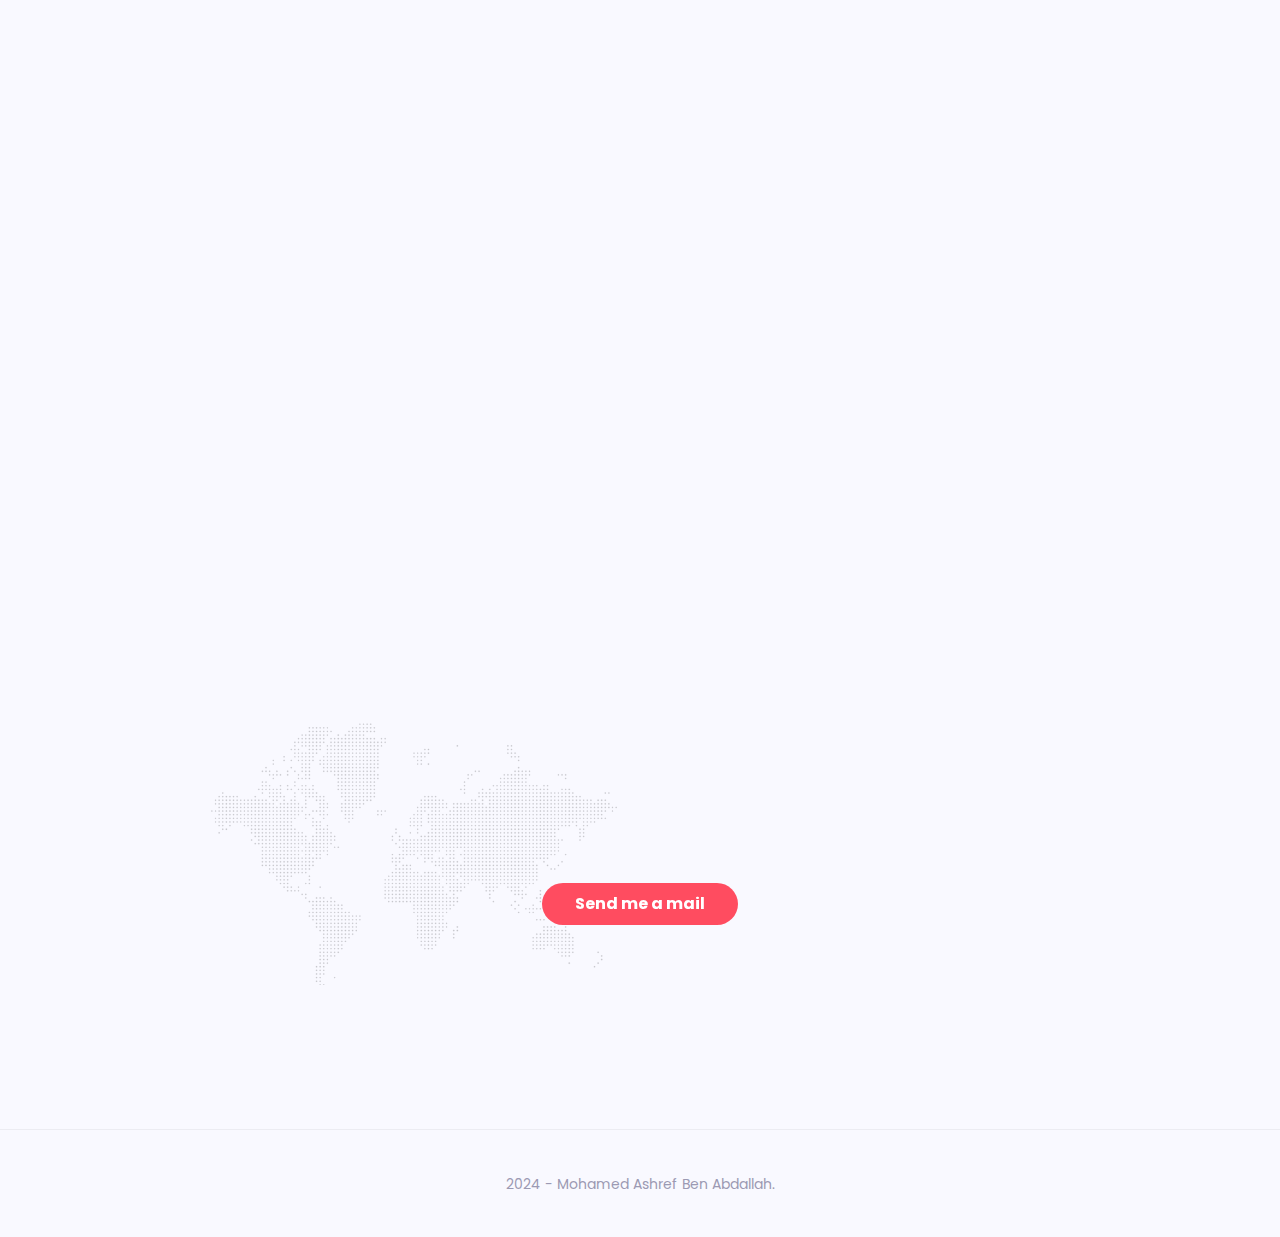
==== commit ff791b12: "added new projects" ====
--- a/index.html
+++ b/index.html
@@ -464,8 +464,8 @@
                     <p>
                       I'm Mohamed Ashref Ben Abdallah, a soon-to-be computer
                       science graduate with a zeal for innovation, eager to
-                      continue exploring the inspiring field of web development
-                      & VR.
+                      continue exploring the inspiring fields of XR Development
+                      and DevOps practices.
                     </p>
                     <div class="mt-3">
                       <a
@@ -749,6 +749,62 @@
 
           <!-- !portolio wrapper -->
           <div class="row portfolio-wrapper">
+            <!-- portfolio item Mixed Reality Digital Twin (Wind Turbine) -->
+            <div class="col-md-5 col-sm-6 grid-item development">
+              <a
+                href="https://github.com/Black-Spear/Azure-digitaltwins-windfarm"
+                target="_blank"
+              >
+                <div class="portfolio-item rounded shadow-dark">
+                  <div class="details">
+                    <span class="term">Development, Design</span>
+                    <h4 class="title">
+                      Mixed Reality Digital Twin wind farm reflecting the
+                      real-time status of real-world turbine counterpart using
+                      Unity, Microsoft MRTK and Azure Cloud services. (HoloLens)
+                    </h4>
+                    <span class="more-button"><i class="icon-link"></i></span>
+                  </div>
+                  <div class="thumb">
+                    <img
+                      class="rekt"
+                      src="./images/projects/project10.jpg"
+                      alt="Mixed Reality Digital Twin wind farm"
+                    />
+                    <div class="mask"></div>
+                  </div>
+                </div>
+              </a>
+            </div>
+
+            <!-- portfolio item Medicheck AR -->
+            <div class="col-md-5 col-sm-6 grid-item development design">
+              <a
+                href="https://github.com/Black-Spear/Medicheck-ar-project"
+                target="_blank"
+              >
+                <div class="portfolio-item rounded shadow-dark">
+                  <div class="details">
+                    <span class="term">Development, Design</span>
+                    <h4 class="title">
+                      Augmented reality (AR) application to scan medicine and
+                      reveal info about it,developed using Unity Engine and
+                      Vuforia.
+                    </h4>
+                    <span class="more-button"><i class="icon-link"></i></span>
+                  </div>
+                  <div class="thumb">
+                    <img
+                      class="rekt"
+                      src="./images/projects/project11.jpg"
+                      alt="Medicheck AR app"
+                    />
+                    <div class="mask"></div>
+                  </div>
+                </div>
+              </a>
+            </div>
+
             <!-- portfolio item RIDE-->
             <div
               class="col-md-5 col-sm-6 grid-item development design branding"
@@ -774,6 +830,7 @@
                 </div>
               </a>
             </div>
+
             <!-- portfolio item CHILIFT-->
             <div
               class="col-md-5 col-sm-6 grid-item development design branding"
@@ -793,58 +850,6 @@
                       class="rekt"
                       src="./images/projects/project9.jpg"
                       alt="Chilift creative site"
-                    />
-                    <div class="mask"></div>
-                  </div>
-                </div>
-              </a>
-            </div>
-            <!-- portfolio item INDIGENES-->
-            <div
-              class="col-md-5 col-sm-6 grid-item development design branding"
-            >
-              <a href="https://indigenes-project.vercel.app/" target="_blank">
-                <div class="portfolio-item rounded shadow-dark">
-                  <div class="details">
-                    <span class="term">Development, Design</span>
-                    <h4 class="title">
-                      Investment platform from scratch using React, Chakra UI,
-                      Framer Motion & UI/UX design using Figma.
-                    </h4>
-                    <span class="more-button"><i class="icon-link"></i></span>
-                  </div>
-                  <div class="thumb">
-                    <img
-                      class="rekt"
-                      src="./images/projects/project1.jpg"
-                      alt="INDIGENES investment platform"
-                    />
-                    <div class="mask"></div>
-                  </div>
-                </div>
-              </a>
-            </div>
-
-            <!-- portfolio item PROVISION-->
-            <div class="col-md-5 col-sm-6 grid-item design branding">
-              <a
-                href="https://www.behance.net/gallery/163961487/PROVISION-eLearning-website-landing-design  "
-                target="_blank"
-              >
-                <div class="portfolio-item rounded shadow-dark">
-                  <div class="details">
-                    <span class="term">Design, Branding</span>
-                    <h4 class="title">
-                      Online eLearning platform for developers Logo & UI design
-                      with Figma.
-                    </h4>
-                    <span class="more-button"><i class="icon-link"></i></span>
-                  </div>
-                  <div class="thumb">
-                    <img
-                      class="rekt"
-                      src="./images/projects/project6.jpg"
-                      alt="Provision online learning site"
                     />
                     <div class="mask"></div>
                   </div>
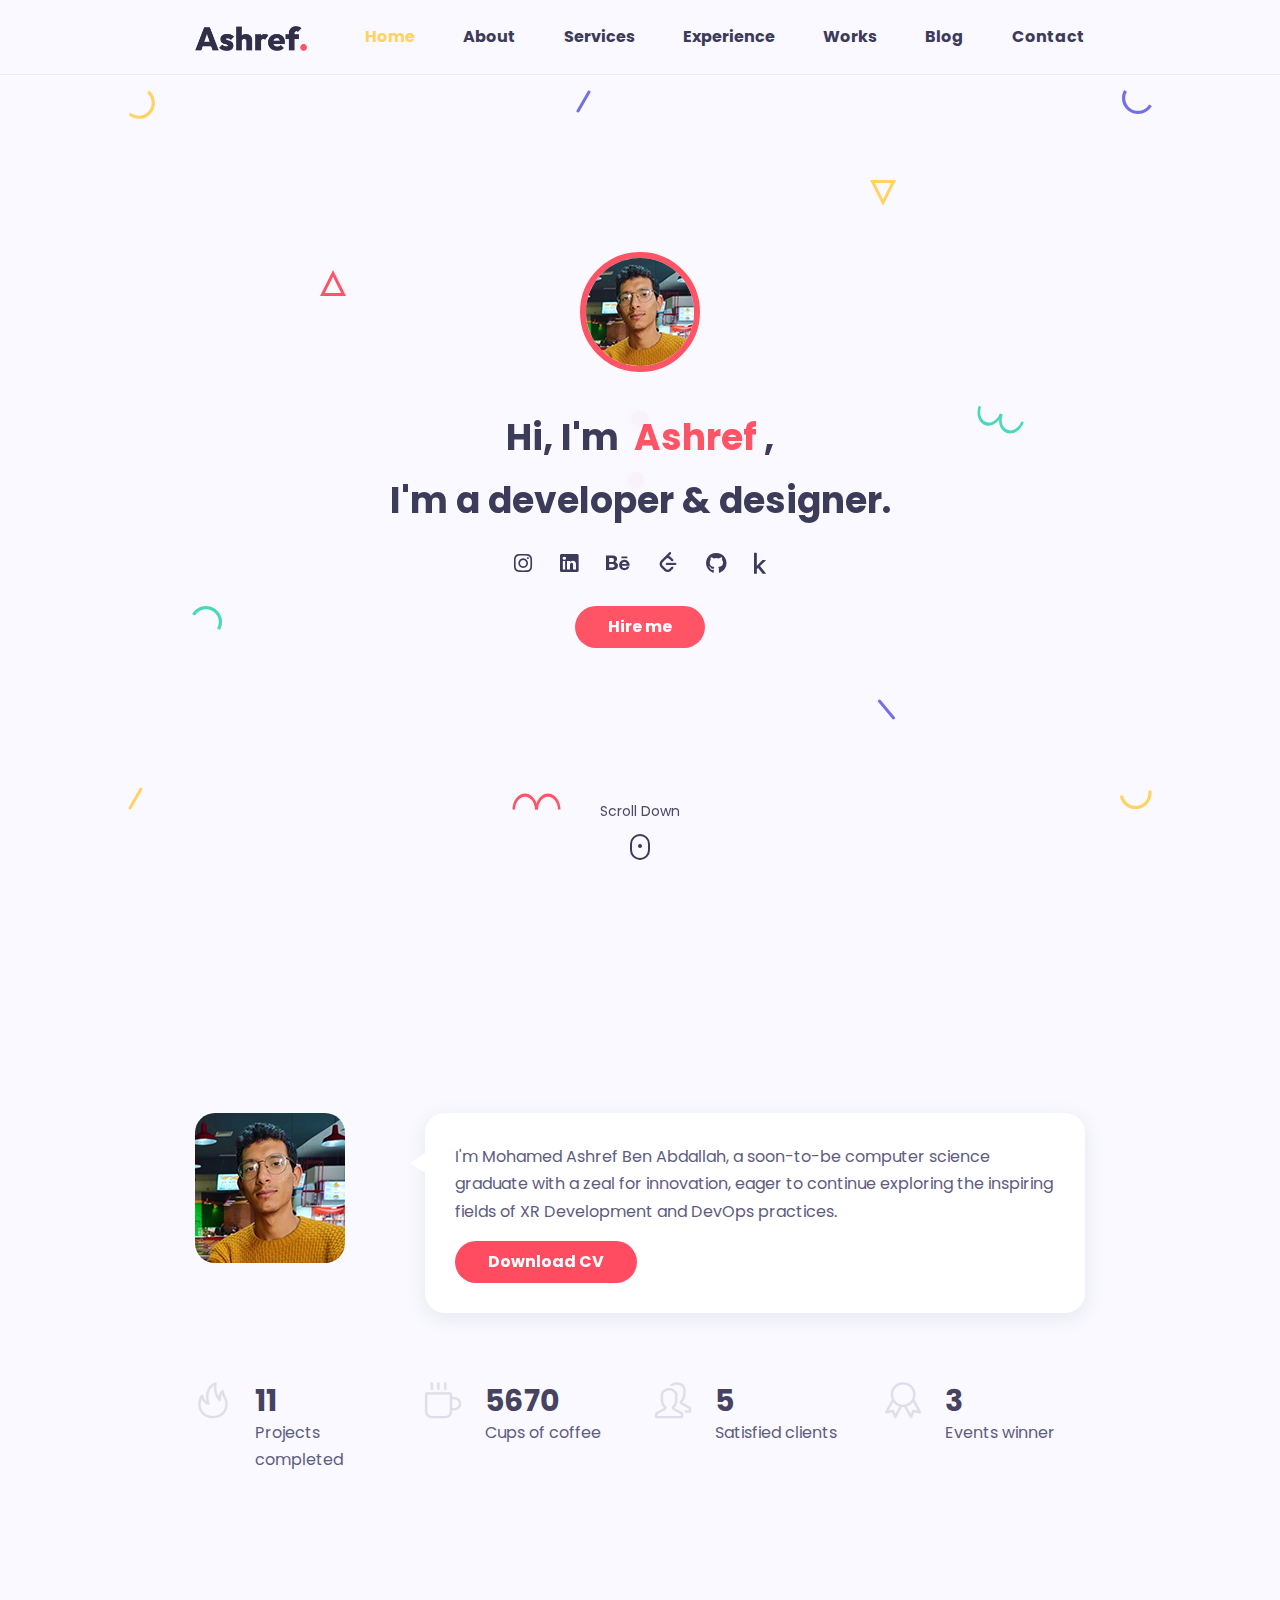
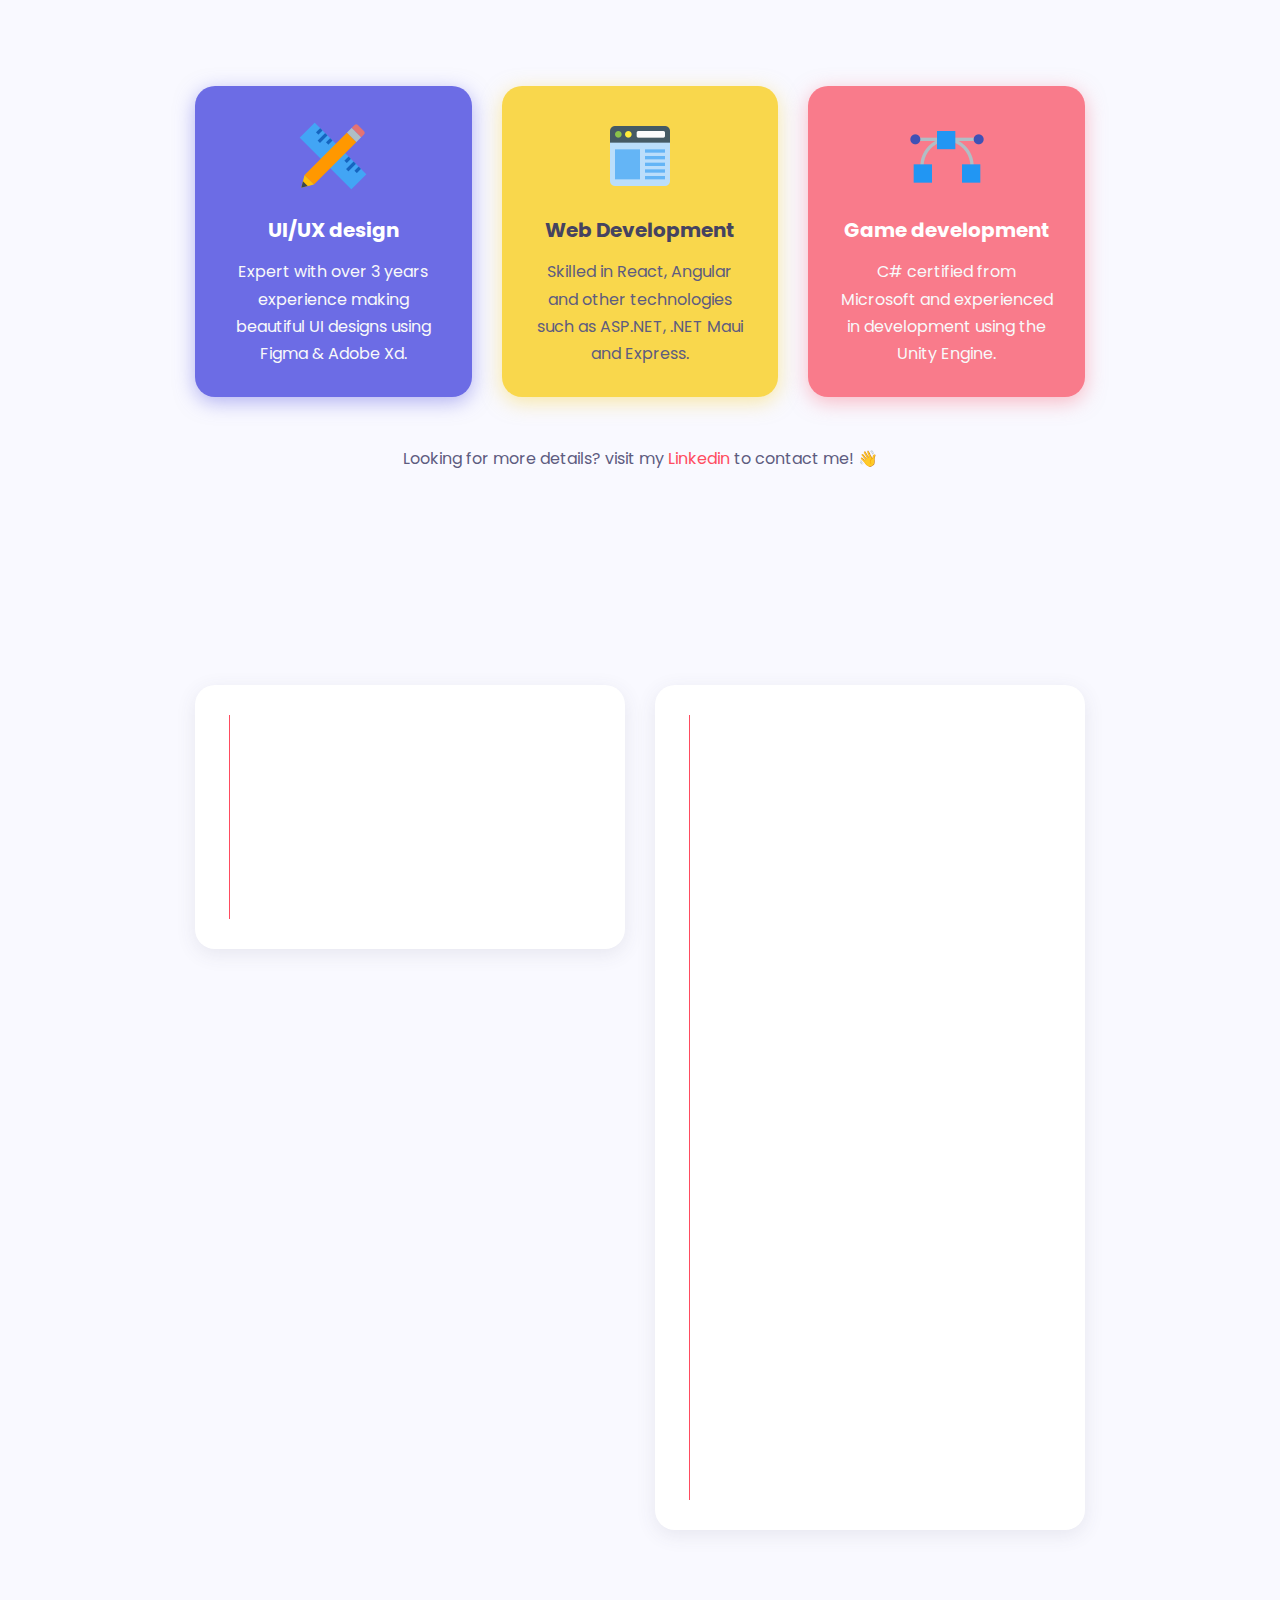
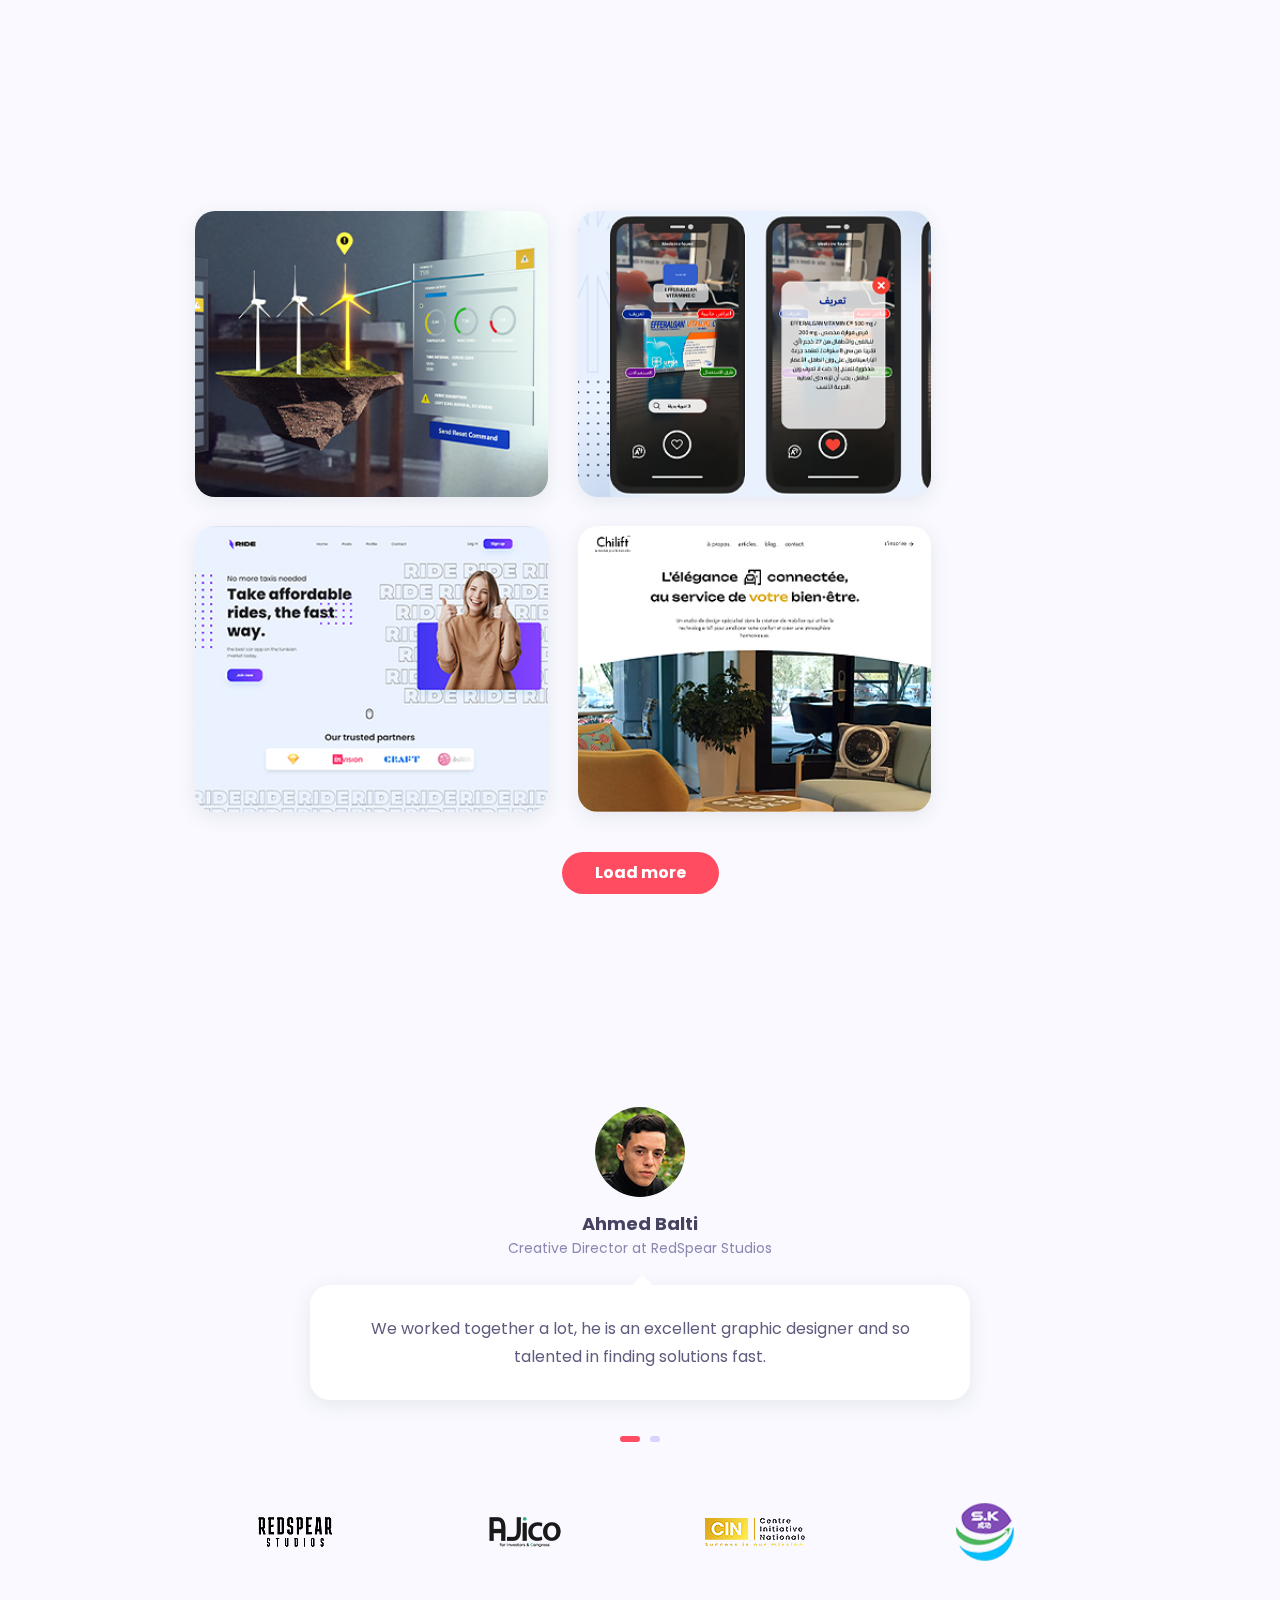
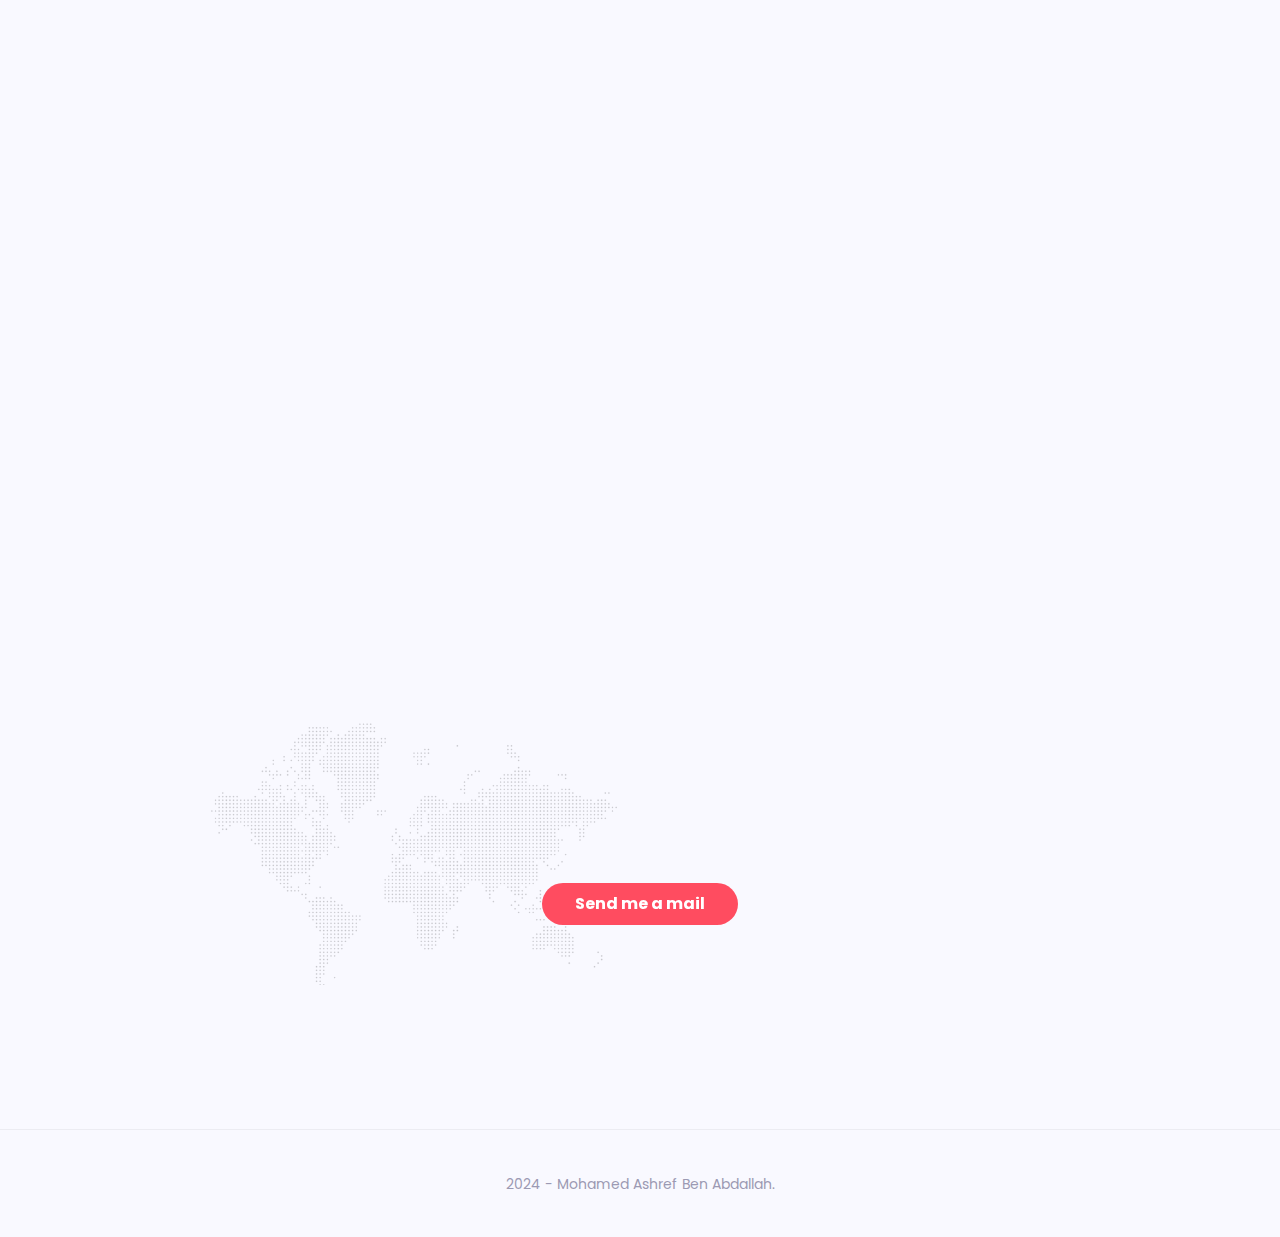
==== commit ed65e10a: "Updated links to github and added kaggle" ====
--- a/index.html
+++ b/index.html
@@ -190,6 +190,7 @@
                 border-color: #ff4c60 !important;
               "
             />
+
             <!-- info -->
             <h1 class="">
               Hi, I'm
@@ -231,8 +232,15 @@
                 /></a>
               </li>
               <li class="list-inline-item">
-                <a href="https://github.com/Black-Spear" target="_blank"
+                <a href="https://github.com/Ashref-dev" target="_blank"
                   ><i class="fab fa-github"></i
+                ></a>
+              </li>
+              <li class="list-inline-item">
+                <a
+                  href="https://www.kaggle.com/mohamedashrefbna"
+                  target="_blank"
+                  ><i class="fab fa-kaggle"></i
                 ></a>
               </li>
             </ul>
@@ -752,7 +760,7 @@
             <!-- portfolio item Mixed Reality Digital Twin (Wind Turbine) -->
             <div class="col-md-5 col-sm-6 grid-item development">
               <a
-                href="https://github.com/Black-Spear/Azure-digitaltwins-windfarm"
+                href="https://github.com/Ashref-dev/Azure-digitaltwins-windfarm"
                 target="_blank"
               >
                 <div class="portfolio-item rounded shadow-dark">
@@ -780,7 +788,7 @@
             <!-- portfolio item Medicheck AR -->
             <div class="col-md-5 col-sm-6 grid-item development design">
               <a
-                href="https://github.com/Black-Spear/Medicheck-ar-project"
+                href="https://github.com/Ashref-dev/Medicheck-ar-project"
                 target="_blank"
               >
                 <div class="portfolio-item rounded shadow-dark">
